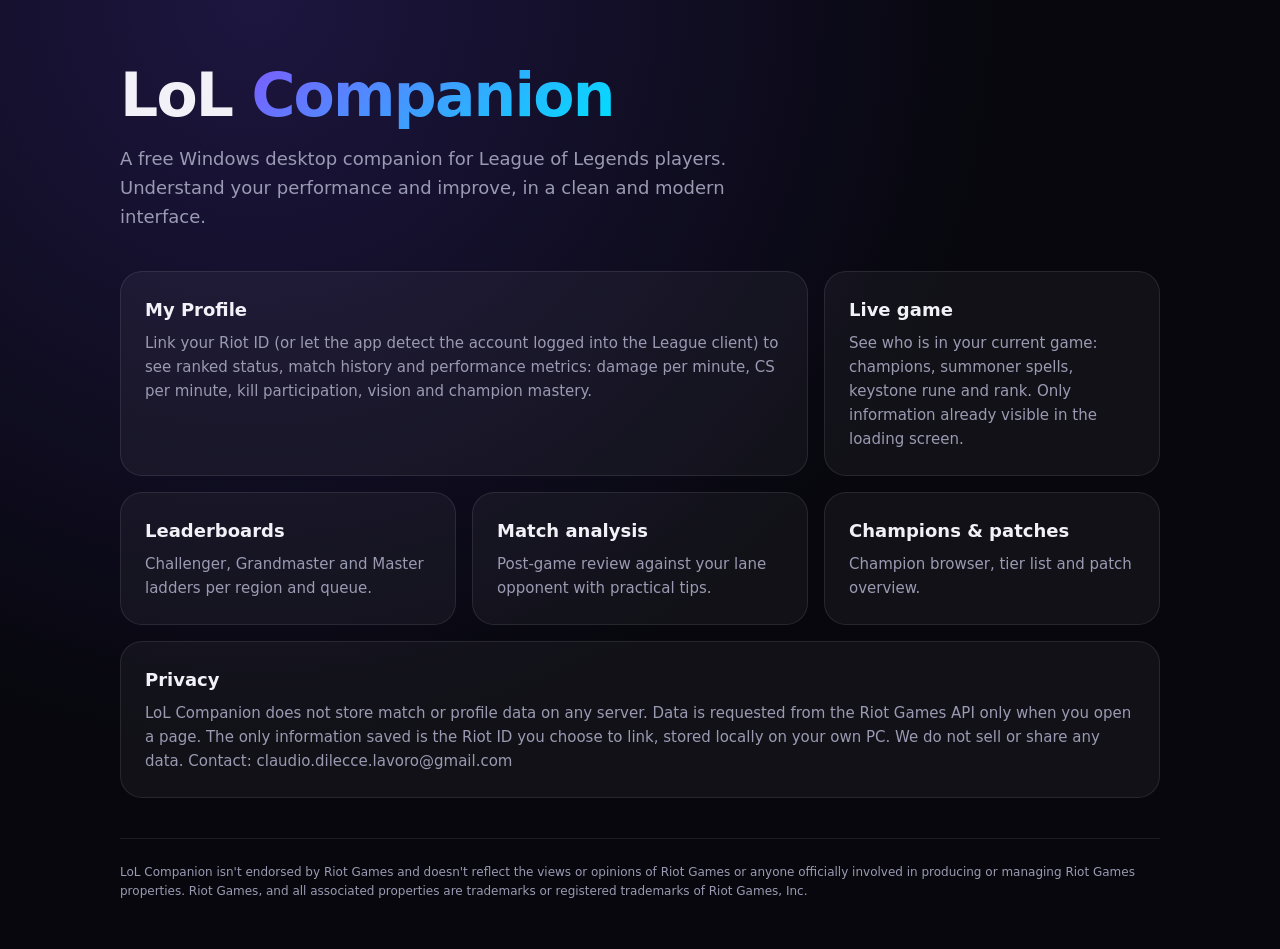
==== index.html @ dece84a6 "Index for Riot Dev Program" ====
<!doctype html>
<html lang="en">
<head>
  <meta charset="utf-8">
  <meta name="viewport" content="width=device-width, initial-scale=1">
  <title>LoL Companion</title>
  <meta name="description" content="Free Windows companion app for League of Legends players: profile stats, live game, leaderboards and performance analysis.">
  <style>
    :root { --bg: #07070d; --surface: rgba(255,255,255,.045); --border: rgba(255,255,255,.09); --text: #f1f1f7; --muted: #9a9ab3; --grad: linear-gradient(135deg, #7c5cff, #00e0ff); }
    * { box-sizing: border-box; margin: 0; }
    body { background: radial-gradient(circle at 20% 0%, #1d1640, var(--bg) 55%) fixed, var(--bg); color: var(--text); font: 16px/1.6 "Segoe UI", system-ui, sans-serif; padding: 0 16px; }
    main { max-width: 1040px; margin: 0 auto; padding: 64px 0 40px; }
    h1 { font-size: clamp(36px, 6vw, 60px); line-height: 1.05; letter-spacing: -.03em; }
    h2 { font-size: 18px; margin-bottom: 6px; }
    .grad { background: var(--grad); -webkit-background-clip: text; background-clip: text; color: transparent; }
    .lead { color: var(--muted); font-size: 18px; max-width: 620px; margin: 18px 0 40px; }
    .bento { display: grid; grid-template-columns: repeat(3, 1fr); gap: 16px; }
    .card { background: var(--surface); border: 1px solid var(--border); border-radius: 22px; padding: 24px; }
    .card p { color: var(--muted); font-size: 15px; }
    .wide { grid-column: span 2; }
    .full { grid-column: 1 / -1; }
    footer { max-width: 1040px; margin: 0 auto; padding: 24px 0 48px; color: var(--muted); font-size: 12px; border-top: 1px solid var(--border); }
    a { color: #00e0ff; }
    @media (max-width: 760px) { .bento { grid-template-columns: 1fr; } .wide { grid-column: auto; } }
  </style>
</head>
<body>
  <main>
    <h1>LoL <span class="grad">Companion</span></h1>
    <p class="lead">A free Windows desktop companion for League of Legends players. Understand your performance and improve, in a clean and modern interface.</p>
    <section class="bento">
      <div class="card wide"><h2>My Profile</h2><p>Link your Riot ID (or let the app detect the account logged into the League client) to see ranked status, match history and performance metrics: damage per minute, CS per minute, kill participation, vision and champion mastery.</p></div>
      <div class="card"><h2>Live game</h2><p>See who is in your current game: champions, summoner spells, keystone rune and rank. Only information already visible in the loading screen.</p></div>
      <div class="card"><h2>Leaderboards</h2><p>Challenger, Grandmaster and Master ladders per region and queue.</p></div>
      <div class="card"><h2>Match analysis</h2><p>Post-game review against your lane opponent with practical tips.</p></div>
      <div class="card"><h2>Champions &amp; patches</h2><p>Champion browser, tier list and patch overview.</p></div>
      <div class="card full" id="privacy"><h2>Privacy</h2><p>LoL Companion does not store match or profile data on any server. Data is requested from the Riot Games API only when you open a page. The only information saved is the Riot ID you choose to link, stored locally on your own PC. We do not sell or share any data. Contact: claudio.dilecce.lavoro@gmail.com</p></div>
    </section>
  </main>
  <footer>LoL Companion isn't endorsed by Riot Games and doesn't reflect the views or opinions of Riot Games or anyone officially involved in producing or managing Riot Games properties. Riot Games, and all associated properties are trademarks or registered trademarks of Riot Games, Inc.</footer>
</body>
</html>
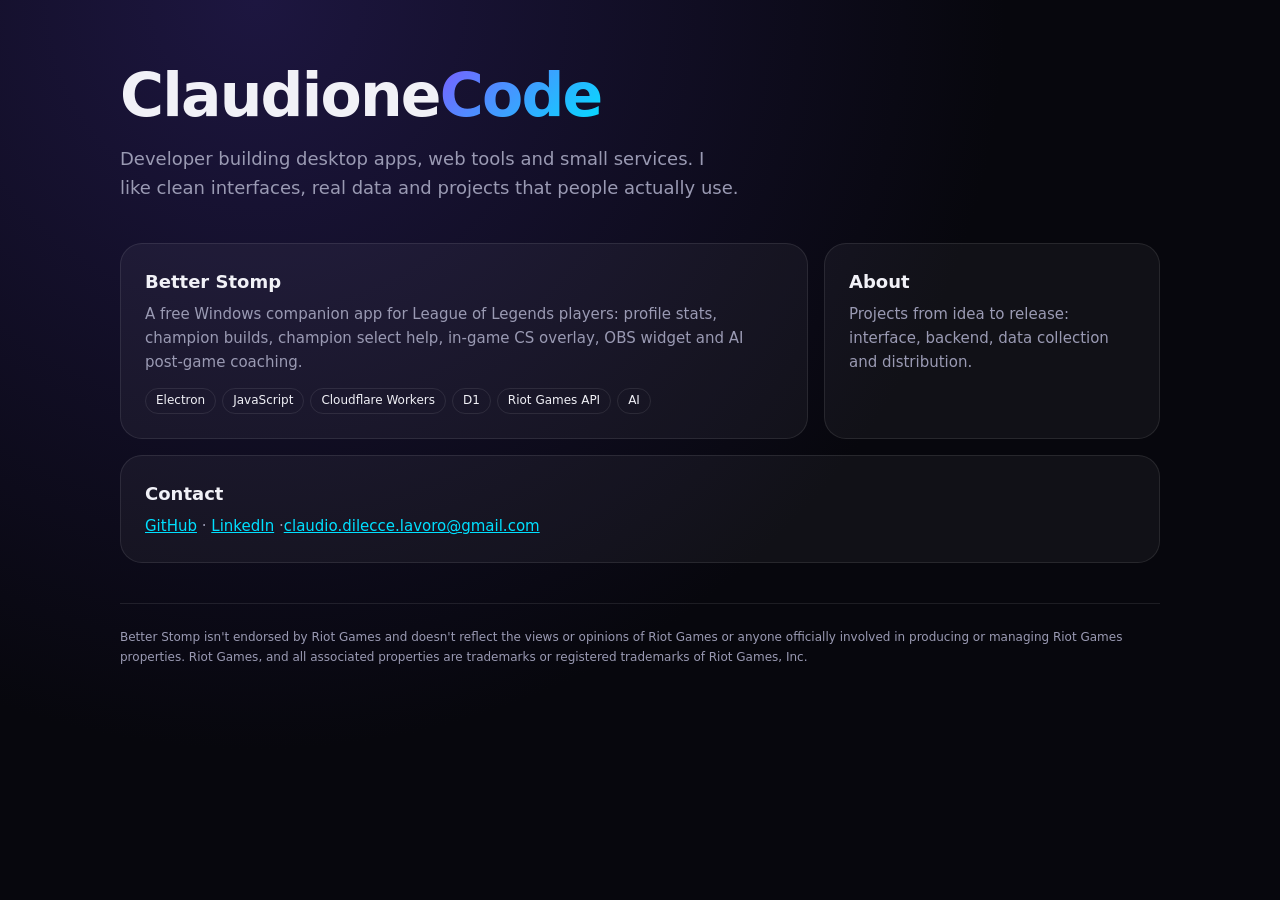
==== commit 58452b93: "Change homepage for portfolio" ====
--- a/index.html
+++ b/index.html
@@ -3,40 +3,26 @@
 <head>
   <meta charset="utf-8">
   <meta name="viewport" content="width=device-width, initial-scale=1">
-  <title>LoL Companion</title>
-  <meta name="description" content="Free Windows companion app for League of Legends players: profile stats, live game, leaderboards and performance analysis.">
-  <style>
-    :root { --bg: #07070d; --surface: rgba(255,255,255,.045); --border: rgba(255,255,255,.09); --text: #f1f1f7; --muted: #9a9ab3; --grad: linear-gradient(135deg, #7c5cff, #00e0ff); }
-    * { box-sizing: border-box; margin: 0; }
-    body { background: radial-gradient(circle at 20% 0%, #1d1640, var(--bg) 55%) fixed, var(--bg); color: var(--text); font: 16px/1.6 "Segoe UI", system-ui, sans-serif; padding: 0 16px; }
-    main { max-width: 1040px; margin: 0 auto; padding: 64px 0 40px; }
-    h1 { font-size: clamp(36px, 6vw, 60px); line-height: 1.05; letter-spacing: -.03em; }
-    h2 { font-size: 18px; margin-bottom: 6px; }
-    .grad { background: var(--grad); -webkit-background-clip: text; background-clip: text; color: transparent; }
-    .lead { color: var(--muted); font-size: 18px; max-width: 620px; margin: 18px 0 40px; }
-    .bento { display: grid; grid-template-columns: repeat(3, 1fr); gap: 16px; }
-    .card { background: var(--surface); border: 1px solid var(--border); border-radius: 22px; padding: 24px; }
-    .card p { color: var(--muted); font-size: 15px; }
-    .wide { grid-column: span 2; }
-    .full { grid-column: 1 / -1; }
-    footer { max-width: 1040px; margin: 0 auto; padding: 24px 0 48px; color: var(--muted); font-size: 12px; border-top: 1px solid var(--border); }
-    a { color: #00e0ff; }
-    @media (max-width: 760px) { .bento { grid-template-columns: 1fr; } .wide { grid-column: auto; } }
-  </style>
+  <title>ClaudioneCode · Portfolio</title>
+  <meta name="description" content="Portfolio of ClaudioneCode: desktop apps, web projects and tools.">
+  <link rel="stylesheet" href="style.css">
 </head>
 <body>
   <main>
-    <h1>LoL <span class="grad">Companion</span></h1>
-    <p class="lead">A free Windows desktop companion for League of Legends players. Understand your performance and improve, in a clean and modern interface.</p>
+    <!-- TODO: replace handle and bio with your own presentation -->
+    <h1>Claudione<span class="grad">Code</span></h1>
+    <p class="lead">Developer building desktop apps, web tools and small services. I like clean interfaces, real data and projects that people actually use.</p>
     <section class="bento">
-      <div class="card wide"><h2>My Profile</h2><p>Link your Riot ID (or let the app detect the account logged into the League client) to see ranked status, match history and performance metrics: damage per minute, CS per minute, kill participation, vision and champion mastery.</p></div>
-      <div class="card"><h2>Live game</h2><p>See who is in your current game: champions, summoner spells, keystone rune and rank. Only information already visible in the loading screen.</p></div>
-      <div class="card"><h2>Leaderboards</h2><p>Challenger, Grandmaster and Master ladders per region and queue.</p></div>
-      <div class="card"><h2>Match analysis</h2><p>Post-game review against your lane opponent with practical tips.</p></div>
-      <div class="card"><h2>Champions &amp; patches</h2><p>Champion browser, tier list and patch overview.</p></div>
-      <div class="card full" id="privacy"><h2>Privacy</h2><p>LoL Companion does not store match or profile data on any server. Data is requested from the Riot Games API only when you open a page. The only information saved is the Riot ID you choose to link, stored locally on your own PC. We do not sell or share any data. Contact: claudio.dilecce.lavoro@gmail.com</p></div>
+      <a class="card wide project" href="better-stomp/">
+        <h2>Better Stomp</h2>
+        <p>A free Windows companion app for League of Legends players: profile stats, champion builds, champion select help, in-game CS overlay, OBS widget and AI post-game coaching.</p>
+        <p class="tags"><span>Electron</span><span>JavaScript</span><span>Cloudflare Workers</span><span>D1</span><span>Riot Games API</span><span>AI</span></p>
+      </a>
+      <div class="card"><h2>About</h2><p>Projects from idea to release: interface, backend, data collection and distribution.</p></div>
+      <!-- TODO: add more projects by copying the Better Stomp card -->
+      <div class="card full"><h2>Contact</h2><p><a href="https://github.com/ClaudioneCode">GitHub</a> · <a href="https://www.linkedin.com/in/claudiodilecce/">LinkedIn</a> ·<a href="mailto:claudio.dilecce.lavoro@gmail.com">claudio.dilecce.lavoro@gmail.com</a></p></div>
     </section>
   </main>
-  <footer>LoL Companion isn't endorsed by Riot Games and doesn't reflect the views or opinions of Riot Games or anyone officially involved in producing or managing Riot Games properties. Riot Games, and all associated properties are trademarks or registered trademarks of Riot Games, Inc.</footer>
+  <footer>Better Stomp isn't endorsed by Riot Games and doesn't reflect the views or opinions of Riot Games or anyone officially involved in producing or managing Riot Games properties. Riot Games, and all associated properties are trademarks or registered trademarks of Riot Games, Inc.</footer>
 </body>
 </html>
--- a/style.css
+++ b/style.css
@@ -0,0 +1,26 @@
+:root { --bg: #07070d; --surface: rgba(255,255,255,.045); --border: rgba(255,255,255,.09); --text: #f1f1f7; --muted: #9a9ab3; --grad: linear-gradient(135deg, #7c5cff, #00e0ff); }
+* { box-sizing: border-box; margin: 0; }
+body { background: radial-gradient(circle at 20% 0%, #1d1640, var(--bg) 55%) fixed, var(--bg); color: var(--text); font: 16px/1.6 "Segoe UI", system-ui, sans-serif; padding: 0 16px; }
+main { max-width: 1040px; margin: 0 auto; padding: 64px 0 40px; }
+h1 { font-size: clamp(36px, 6vw, 60px); line-height: 1.05; letter-spacing: -.03em; }
+h2 { font-size: 18px; margin-bottom: 6px; }
+.grad { background: var(--grad); -webkit-background-clip: text; background-clip: text; color: transparent; }
+.lead { color: var(--muted); font-size: 18px; max-width: 620px; margin: 18px 0 40px; }
+.bento { display: grid; grid-template-columns: repeat(3, 1fr); gap: 16px; }
+.card { background: var(--surface); border: 1px solid var(--border); border-radius: 22px; padding: 24px; }
+.card p, .doc p, .doc li { color: var(--muted); font-size: 15px; }
+.wide { grid-column: span 2; }
+.full { grid-column: 1 / -1; }
+.links { margin-top: 32px; color: var(--muted); font-size: 14px; }
+.doc { max-width: 760px; }
+.doc h1 { font-size: 40px; margin-bottom: 8px; }
+.doc h2 { margin: 28px 0 6px; }
+.doc ul { padding-left: 20px; }
+.doc .date { color: var(--muted); font-size: 14px; }
+footer { max-width: 1040px; margin: 0 auto; padding: 24px 0 48px; color: var(--muted); font-size: 12px; border-top: 1px solid var(--border); }
+a { color: #00e0ff; }
+@media (max-width: 760px) { .bento { grid-template-columns: 1fr; } .wide { grid-column: auto; } }
+a.project { color: inherit; text-decoration: none; transition: border-color .2s, transform .2s; }
+a.project:hover, a.project:focus-visible { border-color: #7c5cff; transform: translateY(-2px); }
+.tags { display: flex; flex-wrap: wrap; gap: 6px; margin-top: 14px; }
+.tags span { font-size: 12px; color: var(--text); border: 1px solid var(--border); border-radius: 99px; padding: 2px 10px; }
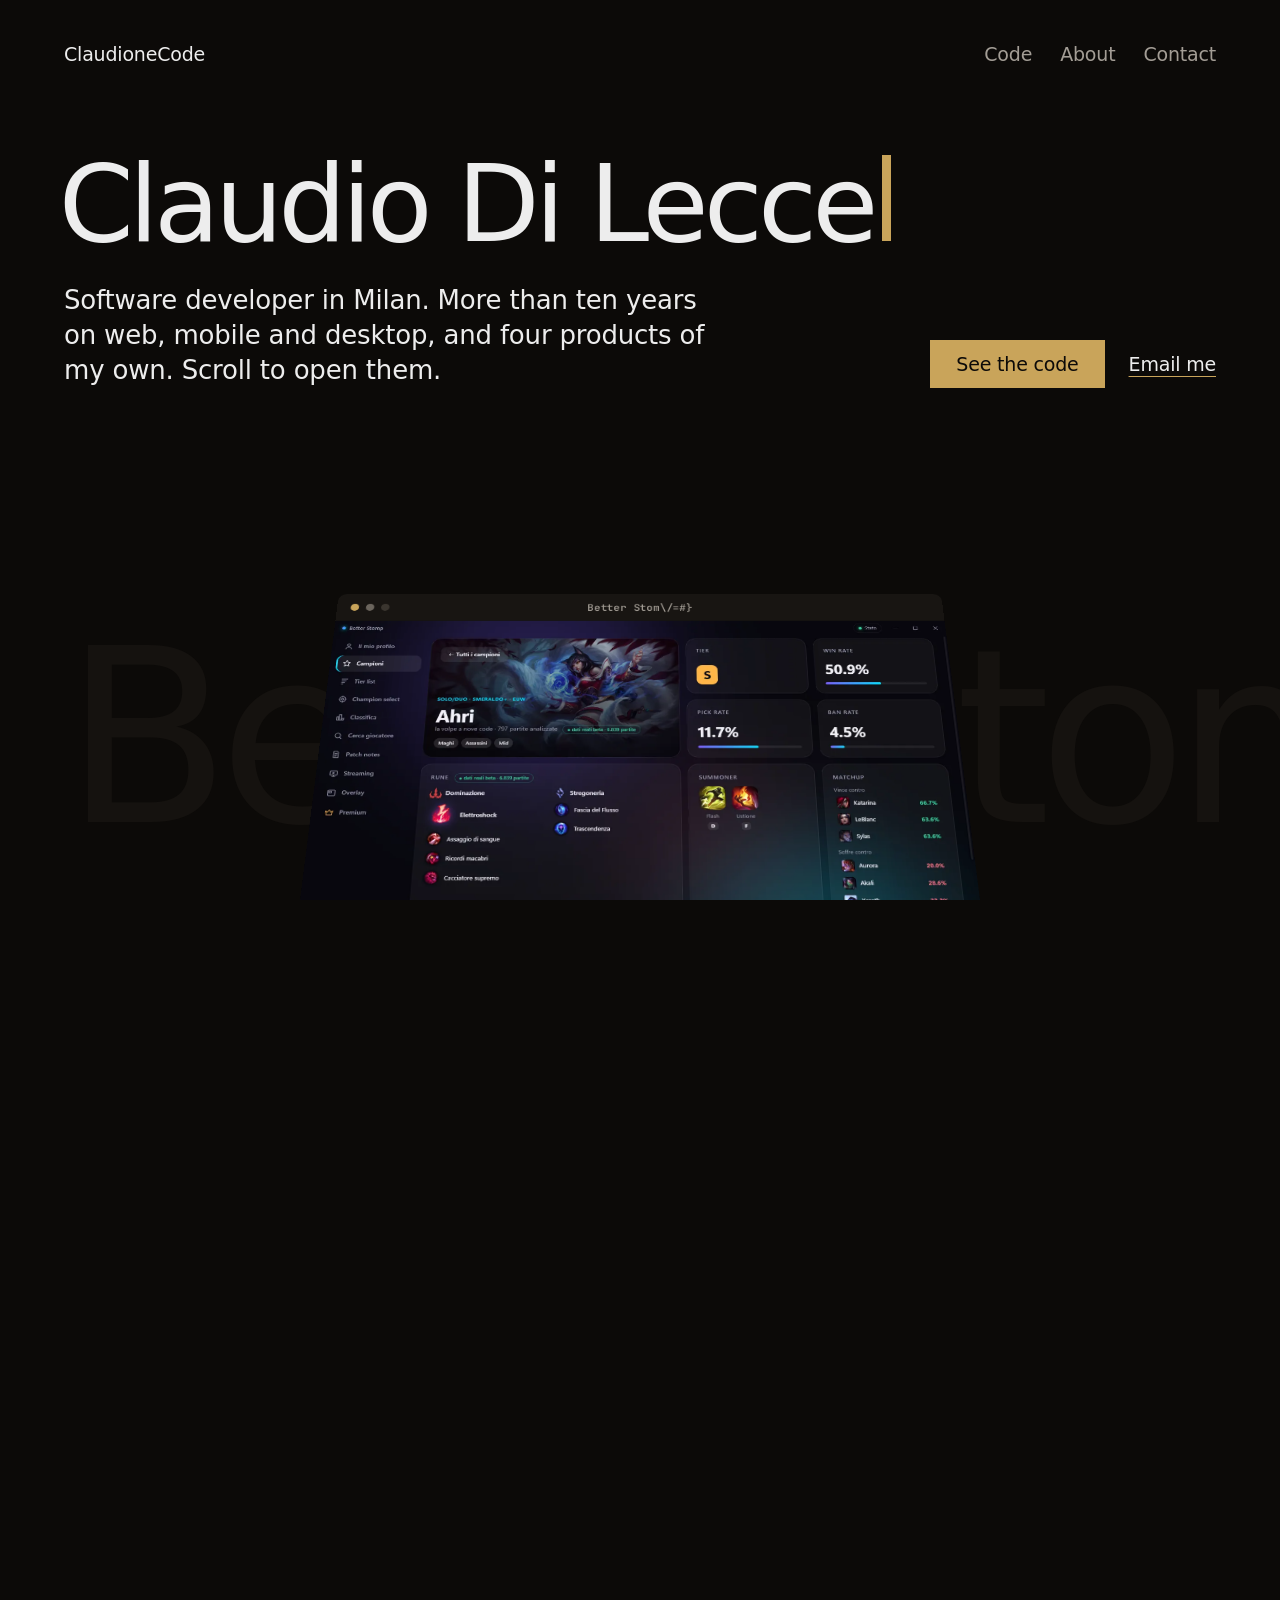
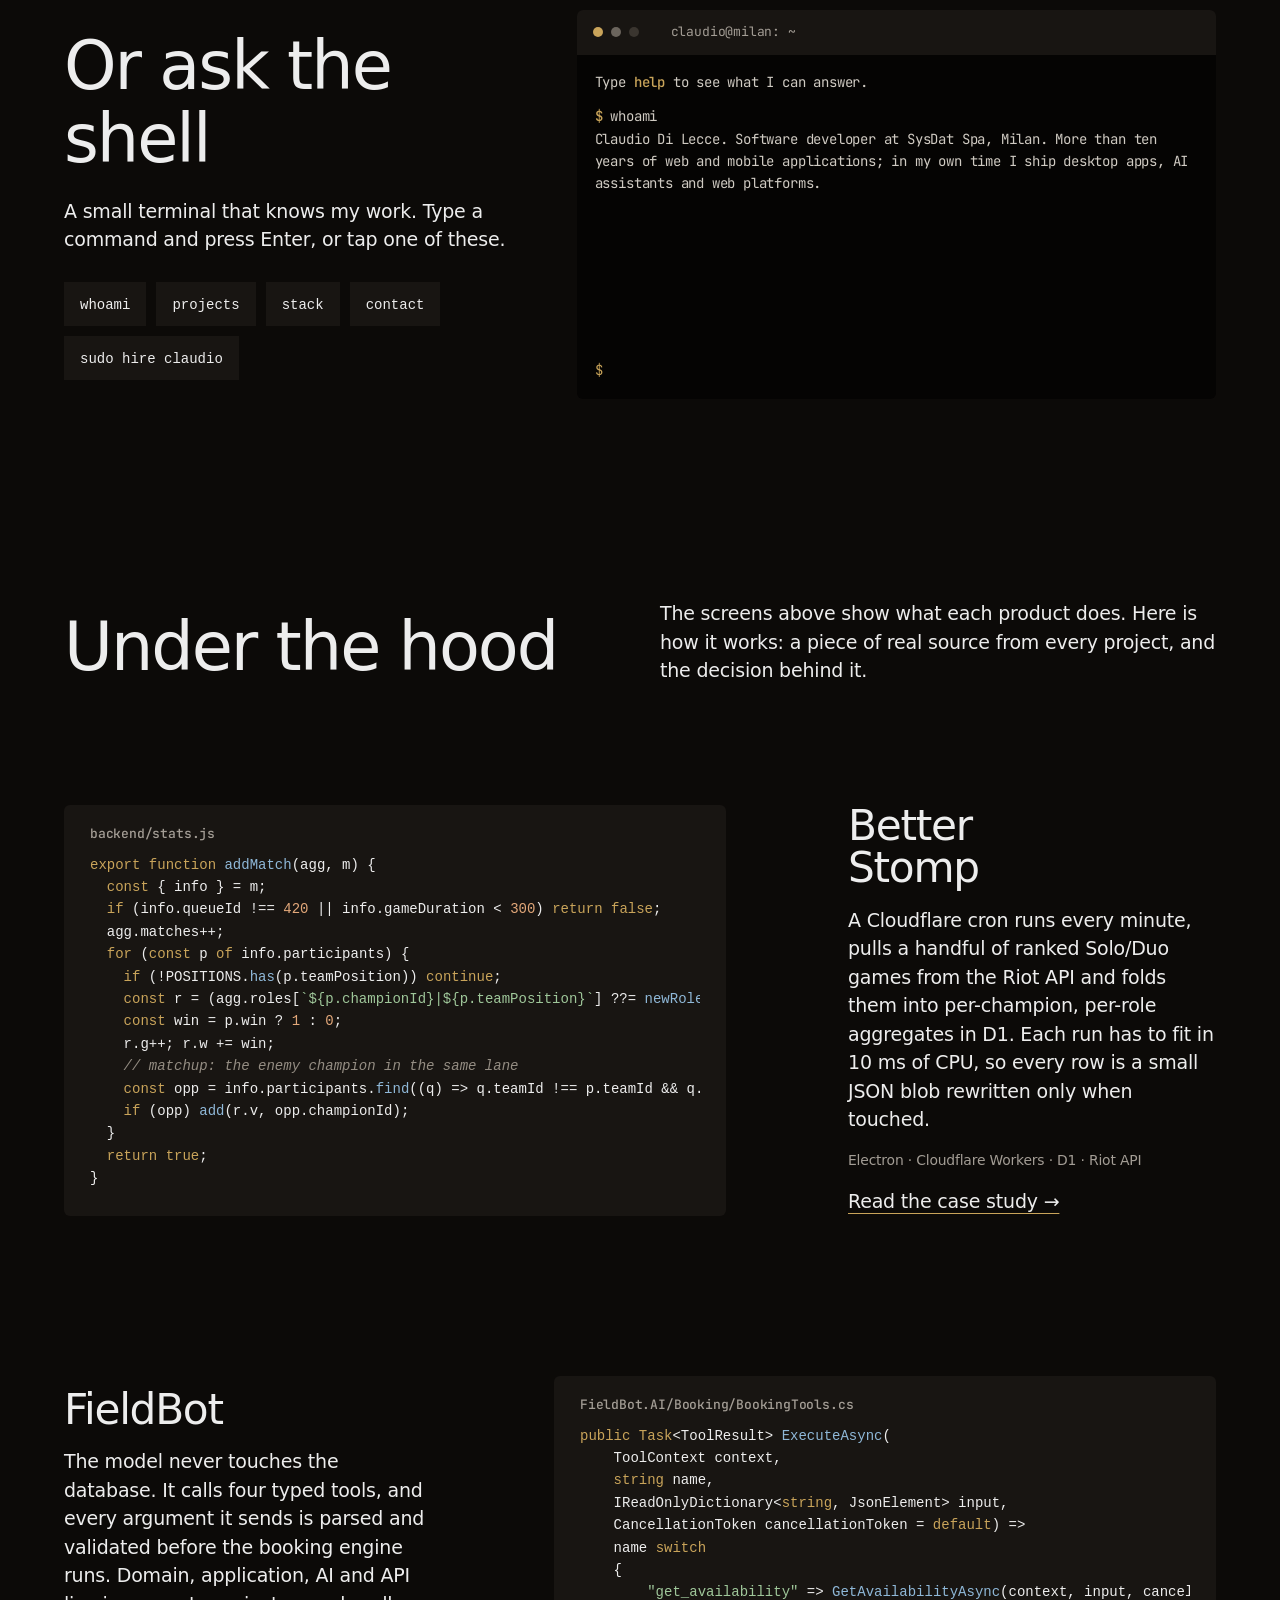
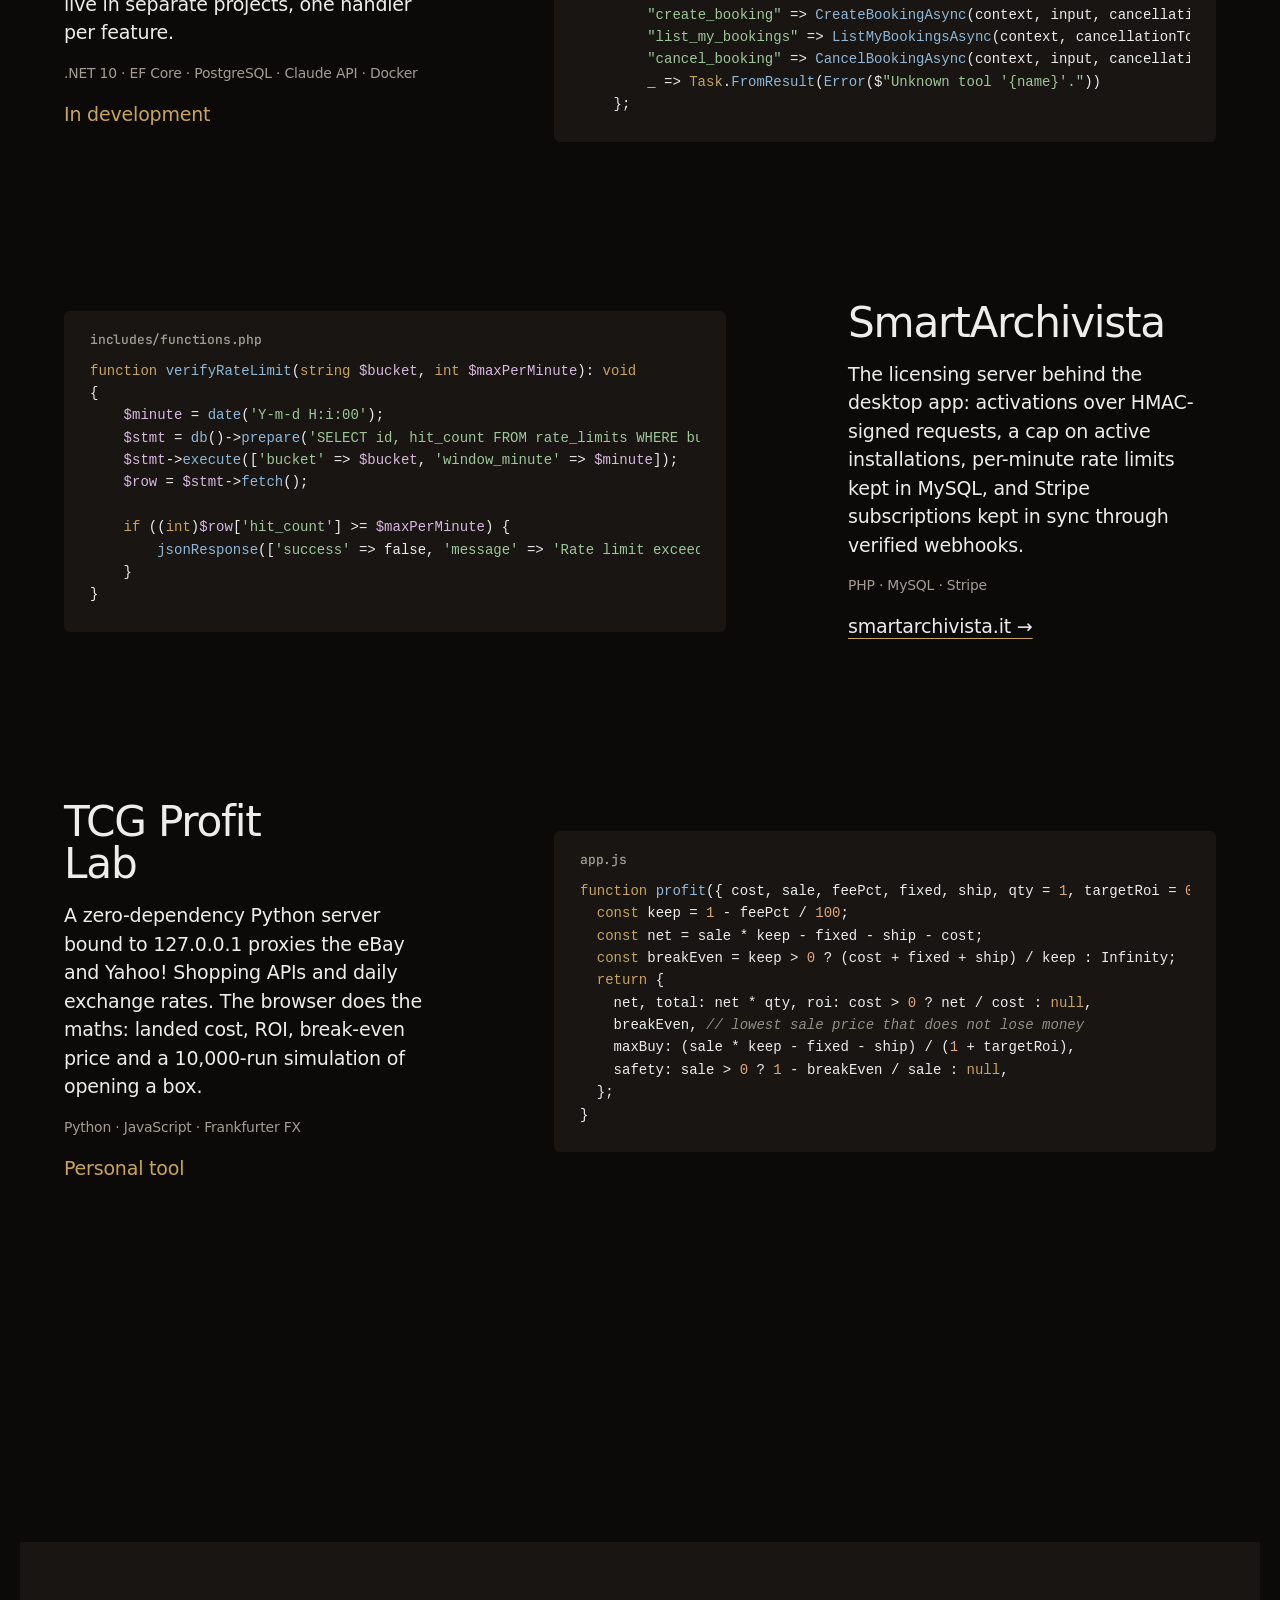
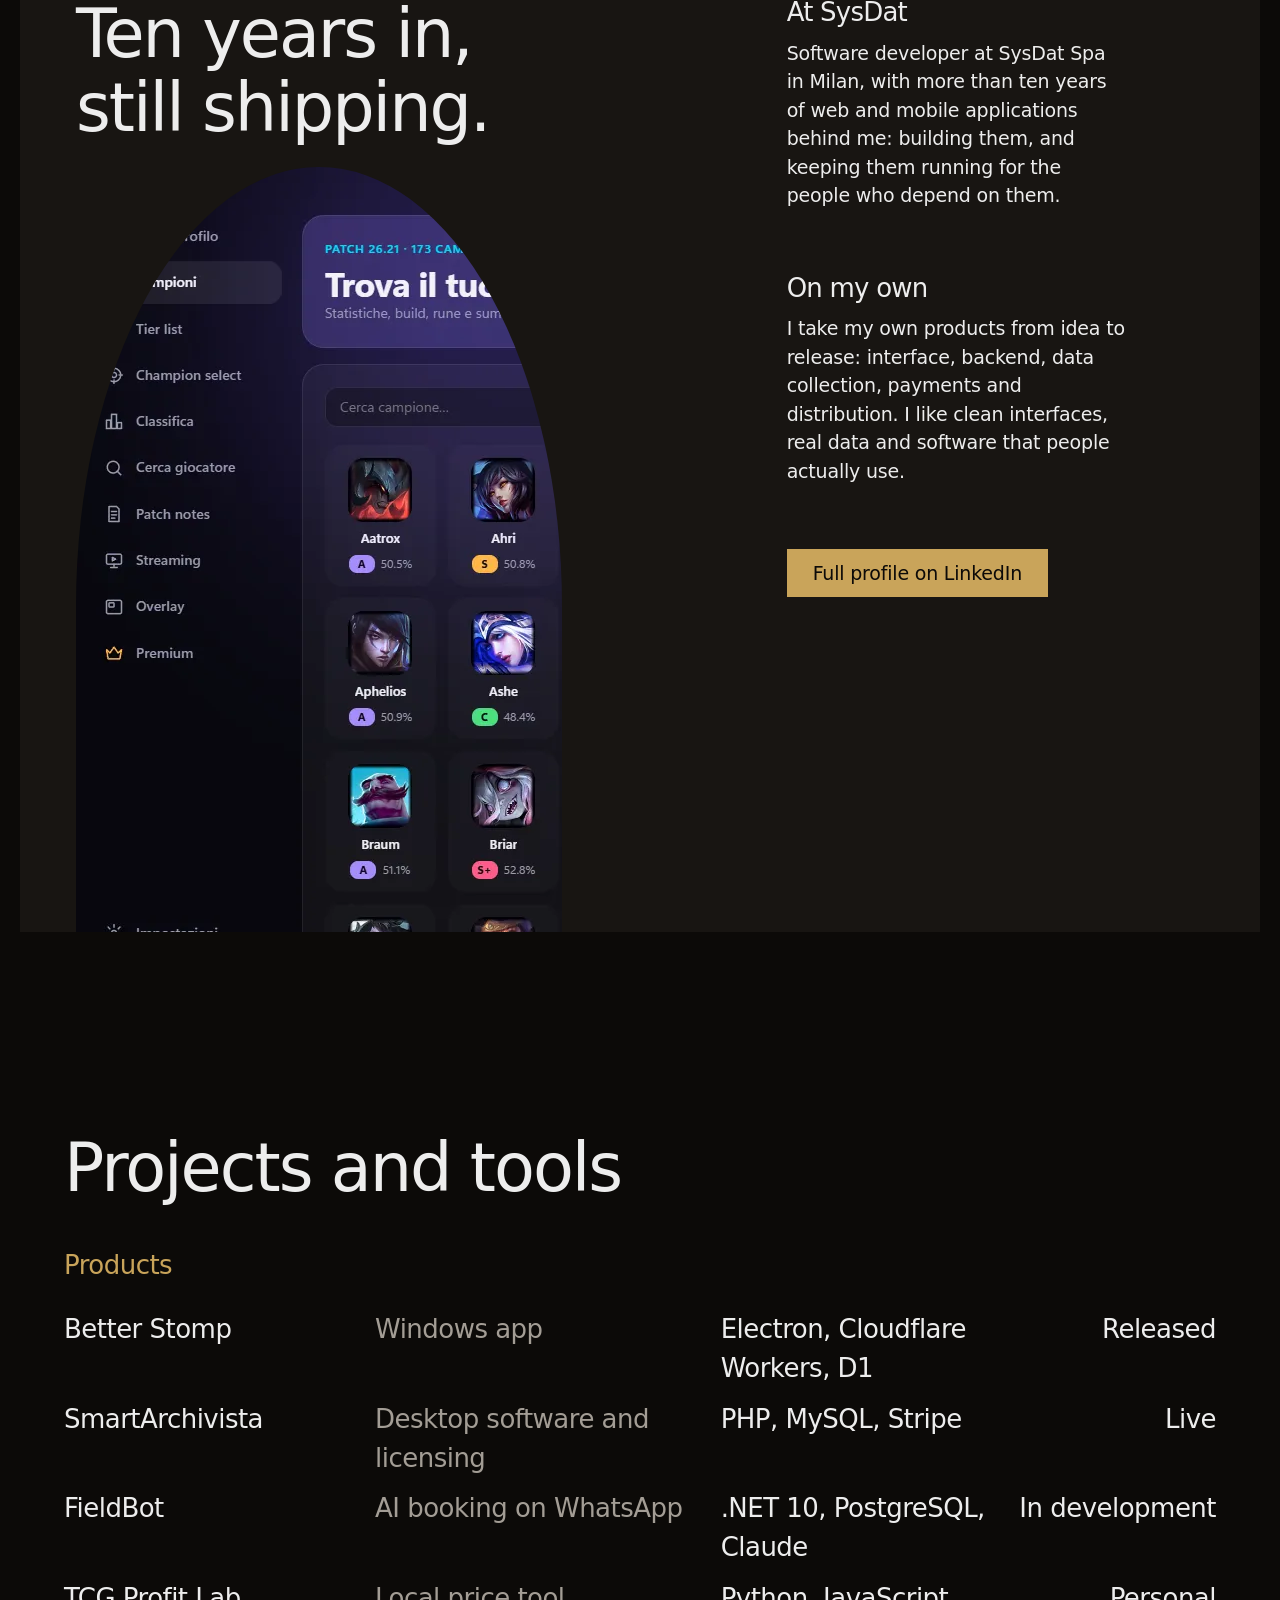
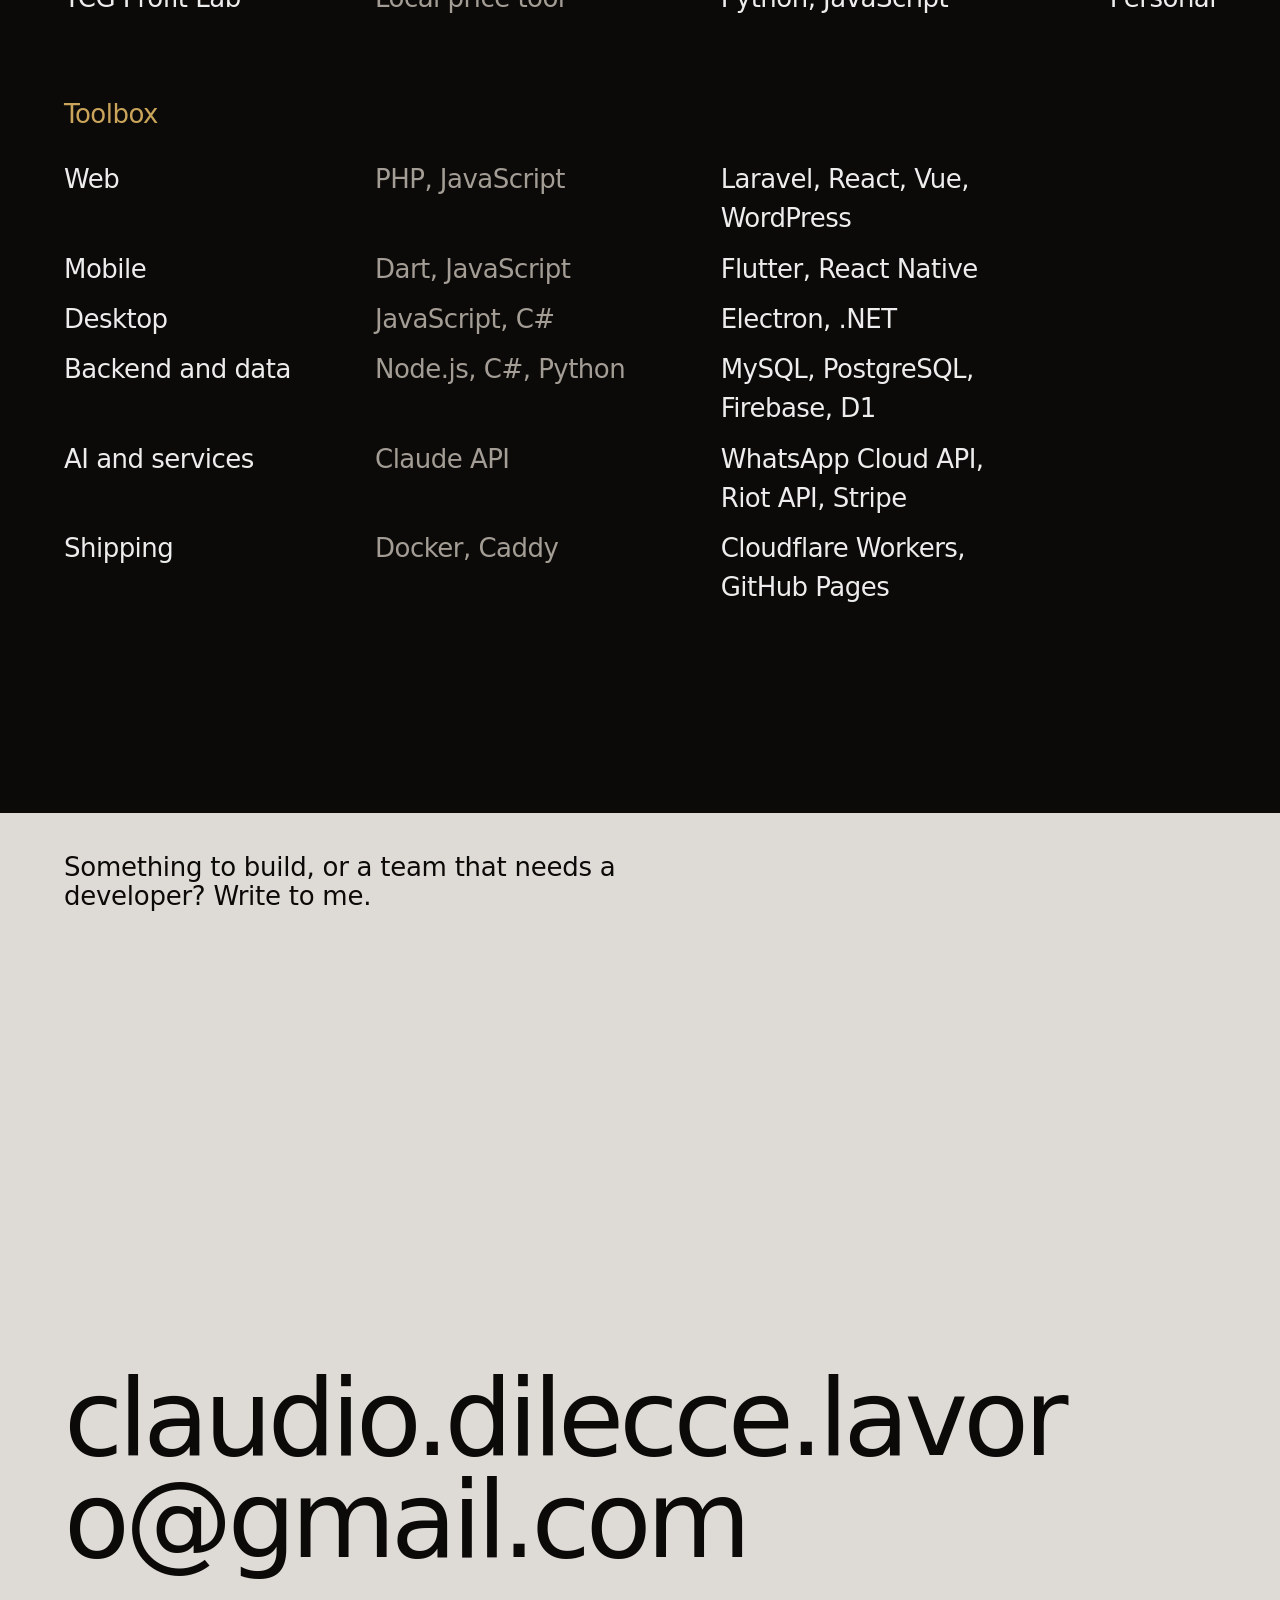
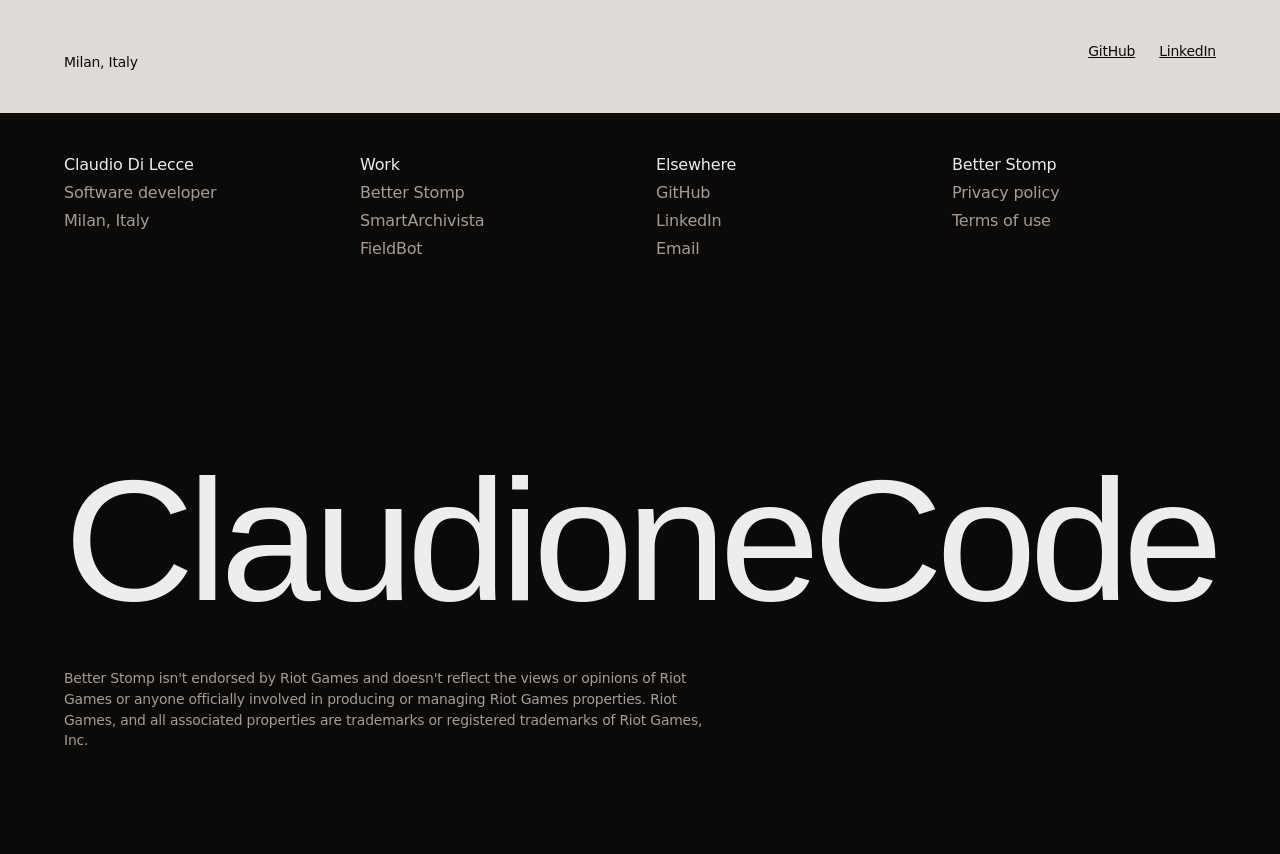
==== commit 56cb3d26: "new portoflio" ====
--- a/index.html
+++ b/index.html
@@ -3,26 +3,266 @@
 <head>
   <meta charset="utf-8">
   <meta name="viewport" content="width=device-width, initial-scale=1">
-  <title>ClaudioneCode · Portfolio</title>
-  <meta name="description" content="Portfolio of ClaudioneCode: desktop apps, web projects and tools.">
-  <link rel="stylesheet" href="style.css">
+  <title>Claudio Di Lecce · Software developer</title>
+  <meta name="description" content="Claudio Di Lecce, software developer in Milan. Desktop apps, AI assistants and web platforms, from idea to release.">
+  <meta name="theme-color" content="#0c0a08">
+  <link rel="preconnect" href="https://api.fontshare.com">
+  <link rel="preconnect" href="https://cdn.fontshare.com" crossorigin>
+  <link href="https://api.fontshare.com/v2/css?f[]=switzer@400,500&display=swap" rel="stylesheet">
+  <link rel="preconnect" href="https://fonts.googleapis.com">
+  <link rel="preconnect" href="https://fonts.gstatic.com" crossorigin>
+  <link href="https://fonts.googleapis.com/css2?family=JetBrains+Mono:wght@400;500&display=swap" rel="stylesheet">
+  <link rel="stylesheet" href="home.css">
+  <link rel="stylesheet" href="reel.css">
+  <script>document.documentElement.classList.add('js')</script>
+  <script src="home.js" defer></script>
+  <script src="code.js" defer></script>
+  <script src="shell.js" defer></script>
+  <script src="fx.js" defer></script>
+  <script src="reel.js" defer></script>
 </head>
 <body>
+  <header class="top">
+    <a class="name" href="#top">ClaudioneCode</a>
+    <nav class="nav" aria-label="Sections">
+      <a href="#work">Code</a><a href="#about">About</a><a href="#contact">Contact</a>
+    </nav>
+  </header>
+
+  <section class="reel" id="top" aria-label="Claudio Di Lecce and the products he has shipped">
+    <div class="stage">
+      <p class="ghost" aria-hidden="true"></p>
+      <div class="intro">
+        <h1 class="scramble" aria-label="Claudio Di Lecce"><span aria-hidden="true">Claudio Di Lecce</span><span class="caret" aria-hidden="true"></span></h1>
+        <div class="row">
+          <p>Software developer in Milan. More than ten years on web, mobile and desktop, and four products of my own. Scroll to open them.</p>
+          <div class="act">
+            <a class="btn" href="#work">See the code</a>
+            <a class="link" href="mailto:claudio.dilecce.lavoro@gmail.com">Email me</a>
+          </div>
+        </div>
+      </div>
+      <div class="screen" data-ui>
+        <div class="bar"><i></i><i></i><i></i><span class="addr">Better Stomp.exe</span></div>
+        <div class="view">
+          <div class="shot" data-addr="Better Stomp.exe"><img src="img/better-stomp-build.webp" alt="Better Stomp champion page with tier, win rate, runes and matchups"><img src="img/better-stomp-tier-list.webp" alt="Better Stomp tier list by win rate"><img src="img/better-stomp-pick.webp" alt="Better Stomp champion select helper"><img src="img/better-stomp-champions.webp" alt="Better Stomp champion grid"></div>
+          <div class="shot tall" data-addr="localhost:5178"><img src="img/reel-fieldbot.webp" alt="FieldBot website, from the WhatsApp chat to the features" loading="lazy"></div>
+          <div class="shot tall" data-addr="smartarchivista.it"><img src="img/reel-smartarchivista.webp" alt="SmartArchivista website, scrolling through the product page" loading="lazy"></div>
+          <div class="shot" data-addr="127.0.0.1:8765"><img src="img/tcg-profit-lab.webp" alt="TCG Profit Lab search form" loading="lazy"></div>
+        </div>
+      </div>
+      <div class="infos">
+        <article class="info" aria-labelledby="r-better-stomp">
+          <p class="kind">Windows desktop app</p>
+          <h2 id="r-better-stomp">Better Stomp</h2>
+          <p class="one">A companion for League of Legends players, from profile stats to an AI coach.</p>
+          <dl>
+            <div><dt>Stack</dt><dd>Electron · Cloudflare Workers · D1 · Riot API</dd></div>
+            <div><dt>Under the hood</dt><dd>Live statistics from real ranked games, aggregated every minute on a serverless backend.</dd></div>
+            <div><dt>Status</dt><dd>Released, free</dd></div>
+          </dl>
+          <a class="link" href="better-stomp/">Case study →</a>
+        </article>
+        <article class="info" aria-labelledby="r-fieldbot">
+          <p class="kind">SaaS for sports centres</p>
+          <h2 id="r-fieldbot">FieldBot</h2>
+          <p class="one">Customers book padel, football and tennis courts by chatting on WhatsApp.</p>
+          <dl>
+            <div><dt>Stack</dt><dd>.NET 10 · PostgreSQL · Claude API · WhatsApp Cloud API</dd></div>
+            <div><dt>Under the hood</dt><dd>Claude calls four typed booking tools; every argument is validated before the booking engine runs.</dd></div>
+            <div><dt>Status</dt><dd>In development</dd></div>
+          </dl>
+          <a class="link" href="#p-fieldbot">Under the hood ↓</a>
+        </article>
+        <article class="info" aria-labelledby="r-smartarchivista">
+          <p class="kind">Windows software and licensing</p>
+          <h2 id="r-smartarchivista">SmartArchivista</h2>
+          <p class="one">Files invoices, contracts and reports into the right folder by client, year and category.</p>
+          <dl>
+            <div><dt>Stack</dt><dd>PHP · MySQL · Stripe</dd></div>
+            <div><dt>Under the hood</dt><dd>Licence activation over signed requests, per-minute rate limits and Stripe subscriptions synced by webhook.</dd></div>
+            <div><dt>Status</dt><dd>Live</dd></div>
+          </dl>
+          <a class="link" href="https://www.smartarchivista.it/">smartarchivista.it →</a>
+        </article>
+        <article class="info" aria-labelledby="r-tcg-profit-lab">
+          <p class="kind">Local web tool</p>
+          <h2 id="r-tcg-profit-lab">TCG Profit Lab</h2>
+          <p class="one">Finds where trading cards cost least once shipping, duty and VAT are paid.</p>
+          <dl>
+            <div><dt>Stack</dt><dd>Python · JavaScript · eBay and Yahoo APIs</dd></div>
+            <div><dt>Under the hood</dt><dd>A zero-dependency Python server proxies the shop APIs; the browser runs a 10,000-draw simulation.</dd></div>
+            <div><dt>Status</dt><dd>Personal tool</dd></div>
+          </dl>
+          <a class="link" href="#p-tcg-profit-lab">Under the hood ↓</a>
+        </article>
+      </div>
+      <nav class="reel-nav" aria-label="Projects"><button type="button" data-go="0"><span>Better Stomp</span><i></i></button><button type="button" data-go="1"><span>FieldBot</span><i></i></button><button type="button" data-go="2"><span>SmartArchivista</span><i></i></button><button type="button" data-go="3"><span>TCG Profit Lab</span><i></i></button></nav>
+    </div>
+  </section>
+
   <main>
-    <!-- TODO: replace handle and bio with your own presentation -->
-    <h1>Claudione<span class="grad">Code</span></h1>
-    <p class="lead">Developer building desktop apps, web tools and small services. I like clean interfaces, real data and projects that people actually use.</p>
-    <section class="bento">
-      <a class="card wide project" href="better-stomp/">
-        <h2>Better Stomp</h2>
-        <p>A free Windows companion app for League of Legends players: profile stats, champion builds, champion select help, in-game CS overlay, OBS widget and AI post-game coaching.</p>
-        <p class="tags"><span>Electron</span><span>JavaScript</span><span>Cloudflare Workers</span><span>D1</span><span>Riot Games API</span><span>AI</span></p>
-      </a>
-      <div class="card"><h2>About</h2><p>Projects from idea to release: interface, backend, data collection and distribution.</p></div>
-      <!-- TODO: add more projects by copying the Better Stomp card -->
-      <div class="card full"><h2>Contact</h2><p><a href="https://github.com/ClaudioneCode">GitHub</a> · <a href="https://www.linkedin.com/in/claudiodilecce/">LinkedIn</a> ·<a href="mailto:claudio.dilecce.lavoro@gmail.com">claudio.dilecce.lavoro@gmail.com</a></p></div>
+    <section class="shell" id="shell" aria-labelledby="shell-h">
+      <div class="shell-text reveal">
+        <h2 id="shell-h">Or ask the shell</h2>
+        <p>A small terminal that knows my work. Type a command and press Enter, or tap one of these.</p>
+        <p class="cmds" data-ui><button type="button" data-cmd="whoami"><code>whoami</code></button><button type="button" data-cmd="projects"><code>projects</code></button><button type="button" data-cmd="stack"><code>stack</code></button><button type="button" data-cmd="contact"><code>contact</code></button><button type="button" data-cmd="sudo hire claudio"><code>sudo hire claudio</code></button></p>
+      </div>
+      <div class="term reveal" data-ui>
+        <div class="term-bar"><i></i><i></i><i></i><span>claudio@milan: ~</span></div>
+        <div class="term-out" role="log" aria-live="polite"><p>Type <b>help</b> to see what I can answer.</p></div>
+        <form class="term-in"><label for="term-cmd">$</label><input id="term-cmd" autocomplete="off" spellcheck="false" autocapitalize="off" aria-label="Command"></form>
+      </div>
+    </section>
+
+    <section class="work" id="work" aria-labelledby="work-h">
+      <div class="work-head reveal">
+        <h2 id="work-h">Under the hood</h2>
+        <p>The screens above show what each product does. Here is how it works: a piece of real source from every project, and the decision behind it.</p>
+      </div>
+
+      <article class="proj" id="p-better-stomp">
+        <div class="src"><figure class="code reveal" data-ui><figcaption>backend/stats.js</figcaption><pre><code data-lang="js">export function addMatch(agg, m) {
+  const { info } = m;
+  if (info.queueId !== 420 || info.gameDuration &lt; 300) return false;
+  agg.matches++;
+  for (const p of info.participants) {
+    if (!POSITIONS.has(p.teamPosition)) continue;
+    const r = (agg.roles[`${p.championId}|${p.teamPosition}`] ??= newRole());
+    const win = p.win ? 1 : 0;
+    r.g++; r.w += win;
+    // matchup: the enemy champion in the same lane
+    const opp = info.participants.find((q) =&gt; q.teamId !== p.teamId &amp;&amp; q.teamPosition === p.teamPosition);
+    if (opp) add(r.v, opp.championId);
+  }
+  return true;
+}</code></pre></figure></div>
+        <div class="cluster">
+          <h3 class="reveal">Better<br>Stomp</h3>
+          <p class="reveal">A Cloudflare cron runs every minute, pulls a handful of ranked Solo/Duo games from the Riot API and folds them into per-champion, per-role aggregates in D1. Each run has to fit in 10 ms of CPU, so every row is a small JSON blob rewritten only when touched.</p>
+          <p class="stack reveal">Electron · Cloudflare Workers · D1 · Riot API</p>
+          <div class="reveal"><a class="link" href="better-stomp/">Read the case study →</a></div>
+        </div>
+      </article>
+      <article class="proj" id="p-fieldbot">
+        <div class="src"><figure class="code reveal" data-ui><figcaption>FieldBot.AI/Booking/BookingTools.cs</figcaption><pre><code data-lang="cs">public Task&lt;ToolResult&gt; ExecuteAsync(
+    ToolContext context,
+    string name,
+    IReadOnlyDictionary&lt;string, JsonElement&gt; input,
+    CancellationToken cancellationToken = default) =&gt;
+    name switch
+    {
+        "get_availability" =&gt; GetAvailabilityAsync(context, input, cancellationToken),
+        "create_booking" =&gt; CreateBookingAsync(context, input, cancellationToken),
+        "list_my_bookings" =&gt; ListMyBookingsAsync(context, cancellationToken),
+        "cancel_booking" =&gt; CancelBookingAsync(context, input, cancellationToken),
+        _ =&gt; Task.FromResult(Error($"Unknown tool '{name}'."))
+    };</code></pre></figure></div>
+        <div class="cluster">
+          <h3 class="reveal">FieldBot</h3>
+          <p class="reveal">The model never touches the database. It calls four typed tools, and every argument it sends is parsed and validated before the booking engine runs. Domain, application, AI and API live in separate projects, one handler per feature.</p>
+          <p class="stack reveal">.NET 10 · EF Core · PostgreSQL · Claude API · Docker</p>
+          <div class="reveal"><span class="soon">In development</span></div>
+        </div>
+      </article>
+      <article class="proj" id="p-smartarchivista">
+        <div class="src"><figure class="code reveal" data-ui><figcaption>includes/functions.php</figcaption><pre><code data-lang="php">function verifyRateLimit(string $bucket, int $maxPerMinute): void
+{
+    $minute = date('Y-m-d H:i:00');
+    $stmt = db()-&gt;prepare('SELECT id, hit_count FROM rate_limits WHERE bucket = :bucket AND window_minute = :window_minute LIMIT 1');
+    $stmt-&gt;execute(['bucket' =&gt; $bucket, 'window_minute' =&gt; $minute]);
+    $row = $stmt-&gt;fetch();
+
+    if ((int)$row['hit_count'] &gt;= $maxPerMinute) {
+        jsonResponse(['success' =&gt; false, 'message' =&gt; 'Rate limit exceeded'], 429);
+    }
+}</code></pre></figure></div>
+        <div class="cluster">
+          <h3 class="reveal">Smart&shy;Archivista</h3>
+          <p class="reveal">The licensing server behind the desktop app: activations over HMAC-signed requests, a cap on active installations, per-minute rate limits kept in MySQL, and Stripe subscriptions kept in sync through verified webhooks.</p>
+          <p class="stack reveal">PHP · MySQL · Stripe</p>
+          <div class="reveal"><a class="link" href="https://www.smartarchivista.it/">smartarchivista.it →</a></div>
+        </div>
+      </article>
+      <article class="proj" id="p-tcg-profit-lab">
+        <div class="src"><figure class="code reveal" data-ui><figcaption>app.js</figcaption><pre><code data-lang="js">function profit({ cost, sale, feePct, fixed, ship, qty = 1, targetRoi = 0.3 }) {
+  const keep = 1 - feePct / 100;
+  const net = sale * keep - fixed - ship - cost;
+  const breakEven = keep &gt; 0 ? (cost + fixed + ship) / keep : Infinity;
+  return {
+    net, total: net * qty, roi: cost &gt; 0 ? net / cost : null,
+    breakEven, // lowest sale price that does not lose money
+    maxBuy: (sale * keep - fixed - ship) / (1 + targetRoi),
+    safety: sale &gt; 0 ? 1 - breakEven / sale : null,
+  };
+}</code></pre></figure></div>
+        <div class="cluster">
+          <h3 class="reveal">TCG Profit<br>Lab</h3>
+          <p class="reveal">A zero-dependency Python server bound to 127.0.0.1 proxies the eBay and Yahoo! Shopping APIs and daily exchange rates. The browser does the maths: landed cost, ROI, break-even price and a 10,000-run simulation of opening a box.</p>
+          <p class="stack reveal">Python · JavaScript · Frankfurter FX</p>
+          <div class="reveal"><span class="soon">Personal tool</span></div>
+        </div>
+      </article>
+    </section>
+
+    <section class="about" id="about" aria-labelledby="about-h">
+      <div class="panel">
+        <h2 id="about-h" class="reveal">Ten years in,<br>still shipping.</h2>
+        <!-- shortcut: product screen stands in for a portrait; swap src for a photo of you when you have one -->
+        <img class="shape reveal" src="img/better-stomp-champions.webp" width="1400" height="880" alt="Better Stomp, the app I build in my own time" loading="lazy">
+        <div class="blocks">
+          <div class="reveal">
+            <h3>At SysDat</h3>
+            <p>Software developer at SysDat Spa in Milan, with more than ten years of web and mobile applications behind me: building them, and keeping them running for the people who depend on them.</p>
+          </div>
+          <div class="reveal">
+            <h3>On my own</h3>
+            <p>I take my own products from idea to release: interface, backend, data collection, payments and distribution. I like clean interfaces, real data and software that people actually use.</p>
+          </div>
+          <a class="btn reveal" href="https://www.linkedin.com/in/claudiodilecce/">Full profile on LinkedIn</a>
+        </div>
+      </div>
+    </section>
+
+    <section class="lineup" aria-labelledby="lineup-h">
+      <h2 id="lineup-h" class="reveal">Projects and tools</h2>
+      <table>
+        <tbody class="reveal">
+          <tr class="part"><th colspan="4" scope="colgroup">Products</th></tr>
+          <tr><th scope="row"><a href="better-stomp/">Better Stomp</a></th><td>Windows app</td><td>Electron, Cloudflare Workers, D1</td><td>Released</td></tr>
+          <tr><th scope="row"><a href="https://www.smartarchivista.it/">SmartArchivista</a></th><td>Desktop software and licensing</td><td>PHP, MySQL, Stripe</td><td>Live</td></tr>
+          <tr><th scope="row">FieldBot</th><td>AI booking on WhatsApp</td><td>.NET 10, PostgreSQL, Claude</td><td>In development</td></tr>
+          <tr><th scope="row">TCG Profit Lab</th><td>Local price tool</td><td>Python, JavaScript</td><td>Personal</td></tr>
+        </tbody>
+        <tbody class="reveal">
+          <tr class="part"><th colspan="4" scope="colgroup">Toolbox</th></tr>
+          <tr><th scope="row">Web</th><td>PHP, JavaScript</td><td>Laravel, React, Vue, WordPress</td><td></td></tr>
+          <tr><th scope="row">Mobile</th><td>Dart, JavaScript</td><td>Flutter, React Native</td><td></td></tr>
+          <tr><th scope="row">Desktop</th><td>JavaScript, C#</td><td>Electron, .NET</td><td></td></tr>
+          <tr><th scope="row">Backend and data</th><td>Node.js, C#, Python</td><td>MySQL, PostgreSQL, Firebase, D1</td><td></td></tr>
+          <tr><th scope="row">AI and services</th><td>Claude API</td><td>WhatsApp Cloud API, Riot API, Stripe</td><td></td></tr>
+          <tr><th scope="row">Shipping</th><td>Docker, Caddy</td><td>Cloudflare Workers, GitHub Pages</td><td></td></tr>
+        </tbody>
+      </table>
+    </section>
+
+    <section class="contact" id="contact" aria-labelledby="contact-h">
+      <h2 id="contact-h" class="reveal">Something to build, or a team that needs a developer? Write to me.</h2>
+      <a class="mail reveal" href="mailto:claudio.dilecce.lavoro@gmail.com">claudio.dilecce.lavoro@<wbr>gmail.com</a>
+      <p class="c-left">Milan, Italy</p>
+      <p class="c-right"><a href="https://github.com/ClaudioneCode">GitHub</a><a href="https://www.linkedin.com/in/claudiodilecce/">LinkedIn</a></p>
     </section>
   </main>
-  <footer>Better Stomp isn't endorsed by Riot Games and doesn't reflect the views or opinions of Riot Games or anyone officially involved in producing or managing Riot Games properties. Riot Games, and all associated properties are trademarks or registered trademarks of Riot Games, Inc.</footer>
+
+  <footer class="foot">
+    <div class="cols">
+      <ul><li>Claudio Di Lecce</li><li>Software developer</li><li>Milan, Italy</li></ul>
+      <ul><li>Work</li><li><a href="better-stomp/">Better Stomp</a></li><li><a href="https://www.smartarchivista.it/">SmartArchivista</a></li><li><a href="#p-fieldbot">FieldBot</a></li></ul>
+      <ul><li>Elsewhere</li><li><a href="https://github.com/ClaudioneCode">GitHub</a></li><li><a href="https://www.linkedin.com/in/claudiodilecce/">LinkedIn</a></li><li><a href="mailto:claudio.dilecce.lavoro@gmail.com">Email</a></li></ul>
+      <ul><li>Better Stomp</li><li><a href="better-stomp/privacy.html">Privacy policy</a></li><li><a href="better-stomp/terms.html">Terms of use</a></li></ul>
+    </div>
+    <svg class="wordmark" viewBox="0 0 1000 150" role="img" aria-label="ClaudioneCode"><text x="0" y="122" textLength="1000" lengthAdjust="spacingAndGlyphs">ClaudioneCode</text></svg>
+    <p class="legal">Better Stomp isn't endorsed by Riot Games and doesn't reflect the views or opinions of Riot Games or anyone officially involved in producing or managing Riot Games properties. Riot Games, and all associated properties are trademarks or registered trademarks of Riot Games, Inc.</p>
+  </footer>
 </body>
 </html>
--- a/home.css
+++ b/home.css
@@ -0,0 +1,190 @@
+:root {
+  --bg: #0c0a08;
+  --surface: #181512;
+  --ink: #ededed;
+  --muted: #a39d95;
+  --accent: #c9a45a;
+  --accent-ink: #0c0a08;
+  --light: #dedbd6;
+  --m: clamp(20px, 5vw, 72px);
+  --step-small: clamp(0.8125rem, 0.79rem + 0.1vw, 0.875rem);
+  --step-body: clamp(1.0625rem, 1rem + 0.25vw, 1.1875rem);
+  --step-lead: clamp(1.25rem, 1.1rem + 0.7vw, 1.625rem);
+  --step-mid: clamp(1.75rem, 1.2rem + 1.8vw, 2.75rem);
+  --step-head: clamp(2.25rem, 1.3rem + 3.6vw, 4.5rem);
+  --step-display: clamp(3rem, 8.4vw, 8.5rem);
+  --ease: cubic-bezier(.2, .7, .2, 1);
+}
+* { box-sizing: border-box; margin: 0; padding: 0; }
+html { scroll-behavior: smooth; }
+body { background: var(--bg); color: var(--ink); font: 400 var(--step-body)/1.5 "Switzer", "Segoe UI", system-ui, sans-serif; letter-spacing: -.01em; overflow-x: clip; }
+a { color: inherit; }
+img { display: block; max-width: 100%; }
+h1, h2, h3 { font-weight: 400; letter-spacing: -.03em; line-height: 1.1; }
+:focus-visible { outline: 2px solid var(--accent); outline-offset: 3px; }
+::selection { background: var(--accent); color: var(--accent-ink); }
+
+.btn { translate: 0 0; transition: translate .25s var(--ease), transform .25s var(--ease), background-color .25s; display: inline-flex; align-items: center; min-height: 48px; padding: 0 26px; background: var(--accent); color: var(--accent-ink); font-weight: 500; text-decoration: none; }
+.btn:hover { background: var(--ink); transform: translateY(-2px); }
+.btn:active { transform: translateY(0) scale(.98); }
+.link { font-weight: 500; text-decoration: underline; text-underline-offset: .25em; text-decoration-color: var(--accent); transition: color .2s, text-underline-offset .2s; }
+.link:hover { color: var(--accent); text-underline-offset: .4em; }
+
+/* Top bar: wordmark and three links, over the opening scene */
+.top { position: absolute; z-index: 5; top: 0; left: 0; right: 0; display: flex; justify-content: space-between; align-items: center; padding: 30px var(--m); font-weight: 500; }
+.name { text-decoration: none; }
+.nav { display: flex; gap: 28px; }
+.nav a, .name { padding: 10px 0; transition: color .2s; }
+.nav a { text-decoration: none; color: var(--muted); }
+.nav a:hover, .name:hover { color: var(--accent); }
+
+/* Under the hood: real code on the left, the decision on the right */
+.work { padding-top: 200px; }
+.work-head { display: grid; grid-template-columns: 1fr 1fr; gap: 40px; align-items: end; padding: 0 var(--m) 120px; }
+.work-head h2, .lineup h2 { font-size: var(--step-head); }
+.work-head p { max-width: 46ch; justify-self: end; }
+.proj { display: grid; grid-template-columns: repeat(12, 1fr); column-gap: 24px; align-items: center; padding: 0 var(--m); margin-bottom: 160px; }
+.src { grid-column: 1 / 8; min-width: 0; }
+.proj:nth-of-type(even) .src { grid-column: 6 / 13; grid-row: 1; }
+.proj:nth-of-type(even) .cluster { grid-column: 1 / 5; grid-row: 1; }
+.src .code { margin: 0; padding: 22px 26px 26px; }
+.src .code pre { font-size: 14px; }
+.cluster { grid-column: 9 / 13; display: grid; gap: 16px; }
+.cluster h3 { font-size: var(--step-mid); font-weight: 500; line-height: 1; hyphens: manual; }
+.stack { color: var(--muted); font-size: var(--step-small); font-weight: 500; }
+.soon { color: var(--accent); font-weight: 500; }
+
+/* Code beside each project: real source, typed line by line */
+.code { background: var(--surface); border-radius: 6px; padding: 16px 18px 18px; margin-bottom: 18px; overflow: hidden; }
+.code figcaption { font: 500 13px/1 "JetBrains Mono", ui-monospace, Consolas, monospace; color: var(--muted); margin-bottom: 14px; }
+.code pre { font: 12.5px/1.6 "JetBrains Mono", ui-monospace, Consolas, monospace; letter-spacing: 0; overflow-x: auto; scrollbar-width: thin; }
+.code code { display: block; min-height: 100%; }
+.ln { display: inline-block; white-space: pre; }
+.js .code .ln { clip-path: inset(0 100% 0 0); }
+.js .code.typing .ln { animation: type calc(var(--n) * 9ms + 60ms) steps(var(--n)) var(--d) forwards; }
+@keyframes type { to { clip-path: inset(0 0 0 0); } }
+.t-k { color: var(--accent); } .t-s { color: #9fc79a; } .t-c { color: #948d83; font-style: italic; }
+.t-n { color: #e3a87a; } .t-f { color: #8fb8d8; } .t-v { color: #d9b8e0; }
+
+/* Shell: a small terminal that answers from the page */
+.shell { display: grid; grid-template-columns: 5fr 7fr; gap: 56px; align-items: center; padding: 200px var(--m) 0; }
+.shell h2 { font-size: var(--step-head); margin-bottom: 20px; }
+.shell-text > p { max-width: 40ch; }
+.cmds { display: flex; flex-wrap: wrap; gap: 10px; margin-top: 28px; }
+/* taste-skill-ignore: shell commands are literal code, and the owner asked for a programmer look */
+.cmds button, .term { font-family: "JetBrains Mono", ui-monospace, Consolas, monospace; } /* taste-skill-ignore */
+.cmds button { font-size: 14px; color: var(--ink); background: var(--surface); border: 0; min-height: 44px; padding: 0 16px; cursor: pointer; transition: background-color .2s, color .2s, transform .2s var(--ease); }
+.cmds button:hover { background: var(--accent); color: var(--accent-ink); transform: translateY(-2px); }
+.cmds button:active { transform: scale(.97); }
+.term { background: #050403; border-radius: 6px; overflow: hidden; font-size: 14px; line-height: 1.6; cursor: text; }
+.term-bar { display: flex; align-items: center; gap: 8px; padding: 12px 16px; background: var(--surface); color: var(--muted); font-size: 13px; }
+.term-bar i { width: 10px; height: 10px; border-radius: 50%; background: #3a352f; }
+.term-bar i:first-child { background: var(--accent); }
+.term-bar i:nth-child(2) { background: #6b655d; }
+.term-bar span { margin-left: 24px; }
+.term-out { height: 300px; overflow-y: auto; padding: 16px 18px 4px; scrollbar-width: thin; }
+.term-out p { white-space: pre-wrap; margin-bottom: 12px; color: #cfcac2; animation: rise .35s var(--ease) both; }
+.term-out b, .prompt { color: var(--accent); font-weight: 500; }
+.term-out a { color: var(--ink); }
+.term-in { display: flex; gap: 10px; padding: 4px 18px 18px; color: var(--accent); }
+.term-in input { flex: 1; min-width: 0; background: none; border: 0; color: var(--ink); font: inherit; caret-color: var(--accent); }
+.term-in input:focus { outline: none; }
+.term:focus-within { outline: 2px solid var(--accent); outline-offset: 3px; }
+
+/* Blinking caret after the name */
+.caret { display: inline-block; width: .08em; height: .8em; margin-left: .08em; background: var(--accent); vertical-align: baseline; animation: blink 1.1s steps(1) infinite; }
+@keyframes blink { 50% { opacity: 0; } }
+
+/* About: inset panel */
+.about { padding: 200px 20px 0; }
+.panel { position: relative; overflow: hidden; background: var(--surface); min-height: 110svh; display: grid; grid-template-columns: 63fr 37fr; padding: 56px; }
+.panel h2 { font-size: var(--step-head); grid-column: 1; }
+.shape { position: absolute; left: 56px; bottom: -9vw; width: 38vw; aspect-ratio: 1; object-fit: cover; object-position: 0 0; border-radius: 50% 50% 0 0; }
+.blocks { grid-column: 2; grid-row: 1 / span 2; display: grid; align-content: start; gap: 64px; max-width: 340px; }
+.blocks h3 { font-size: var(--step-lead); margin-bottom: 12px; }
+.blocks .btn { justify-self: start; }
+
+/* List: one type size */
+.lineup { padding: 200px var(--m); }
+.lineup h2 { margin-bottom: 40px; }
+.lineup table { width: 100%; border-collapse: collapse; font-size: var(--step-lead); letter-spacing: -.02em; }
+.lineup th, .lineup td { text-align: left; font-weight: 400; padding: .22em 0; vertical-align: baseline; }
+.lineup th[scope=row] { width: 27%; }
+.lineup td:nth-child(2) { width: 30%; color: var(--muted); }
+.lineup td:last-child { text-align: right; white-space: nowrap; padding-left: 24px; }
+.lineup .part th { color: var(--accent); padding: 72px 0 20px; }
+.lineup tbody:first-child .part th { padding-top: 0; }
+.lineup a { text-decoration: none; transition: color .2s; }
+.lineup a:hover { color: var(--accent); }
+
+/* Contact: the email as display type, inverse colours */
+.contact { position: relative; min-height: 100svh; background: var(--light); color: var(--bg); padding: 40px var(--m); display: grid; grid-template-rows: auto 1fr auto auto; }
+.contact h2 { font-size: var(--step-lead); max-width: 34ch; font-weight: 500; letter-spacing: -.01em; }
+.mail { grid-row: 3; align-self: end; margin-bottom: 9vh; font-size: var(--step-display); line-height: .95; letter-spacing: -.045em; text-decoration: none; overflow-wrap: anywhere; transition: color .3s; }
+.mail:hover { color: #8a6a2c; }
+.c-left, .c-right { grid-row: 4; font-size: var(--step-small); font-weight: 500; }
+.c-right { justify-self: end; display: flex; gap: 24px; margin-top: -1.5em; }
+.c-right a { padding: 10px 0; }
+
+/* Footer: columns above, wordmark below */
+.foot { padding: 40px var(--m) 24px; display: grid; gap: 22svh; }
+.cols { display: grid; grid-template-columns: repeat(4, 1fr); gap: 32px; }
+.cols ul { list-style: none; color: var(--muted); font-size: 1rem; display: grid; gap: 4px; align-content: start; }
+.cols li:first-child { color: var(--ink); }
+.cols a { text-decoration: none; transition: color .2s; }
+.cols a:hover { color: var(--accent); }
+.wordmark { width: 100%; height: auto; fill: var(--ink); font: 500 150px/1 "Switzer", sans-serif; letter-spacing: -.04em; }
+.legal { color: var(--muted); font-size: var(--step-small); max-width: 75ch; margin-top: -18svh; }
+
+/* Entrances: only hidden when the script runs */
+.js .reveal { opacity: 0; transform: translateY(24px); transition: opacity .8s var(--ease), transform .8s var(--ease); transition-delay: calc(var(--i, 0) * 80ms); }
+.js .reveal.in { opacity: 1; transform: none; }
+@keyframes rise { from { opacity: 0; transform: translateY(24px); } }
+
+@media (prefers-reduced-motion: reduce) {
+  html { scroll-behavior: auto; }
+  .js .code .ln { clip-path: none; animation: none; }
+  .caret { animation: none; }
+  .js .reveal { opacity: 1; transform: none; transition: none; }
+}
+
+@media (max-width: 900px) {
+  .top { padding: 16px 20px; }
+  .nav { gap: 18px; }
+  .work { padding-top: 112px; }
+  .shell { grid-template-columns: 1fr; gap: 32px; padding: 112px 20px 0; }
+  .term-out { height: 260px; }
+  .code pre { font-size: 12px; }
+  .work-head { grid-template-columns: 1fr; padding: 0 20px 72px; gap: 20px; }
+  .work-head p { justify-self: start; }
+  .proj, .proj:nth-of-type(even) { display: grid; grid-template-columns: 1fr; gap: 24px; padding: 0 20px; margin-bottom: 96px; }
+  .src, .cluster, .proj:nth-of-type(even) .src, .proj:nth-of-type(even) .cluster { grid-column: 1; grid-row: auto; }
+  .src .code { padding: 16px 16px 18px; }
+  .src .code pre { font-size: 12px; }
+  .cluster h3 { font-size: 8vw; }
+  .cluster .link { display: inline-block; padding: 12px 0; }
+  .about { padding: 112px 10px 0; }
+  .panel { grid-template-columns: 1fr; padding: 32px 20px 0; min-height: 0; }
+  .panel h2 { font-size: 8.5vw; margin-bottom: 40px; }
+  .blocks { grid-column: 1; grid-row: auto; max-width: none; gap: 40px; }
+  .shape { position: relative; left: auto; bottom: auto; order: 3; width: 86vw; margin: 56px auto -21vw; }
+  .lineup { padding: 112px 20px; }
+  .lineup h2 { padding: 0; }
+  .lineup table, .lineup tbody, .lineup tr { display: block; }
+  .lineup tr { display: grid; grid-template-columns: 1fr auto; gap: 2px 12px; margin-bottom: 18px; font-size: 14px; color: var(--muted); }
+  .lineup th[scope=row] { grid-column: 1 / -1; width: auto; font-size: 22px; color: var(--ink); }
+  .lineup td:nth-child(2) { width: auto; }
+  .lineup td:nth-child(3) { grid-column: 1; }
+  .lineup td:last-child { grid-row: 2; grid-column: 2; }
+  .lineup td:empty { display: none; }
+  .lineup .part { display: block; position: sticky; top: 0; background: var(--bg); margin: 0; z-index: 1; }
+  .lineup .part th { display: block; font-size: 22px; padding: 48px 0 12px; }
+  .contact { min-height: 0; padding: 32px 20px; grid-template-rows: auto auto auto auto; }
+  .mail { grid-row: 2; font-size: 11.5vw; margin: 16svh 0 24px; }
+  .c-left { grid-row: 3; } .c-right { grid-row: 4; }
+  .c-left, .c-right { grid-row: auto; justify-self: start; margin-top: 0; flex-direction: column; gap: 0; font-size: 15px; }
+
+  .cols { grid-template-columns: 1fr 1fr; gap: 32px 20px; }
+  .foot { padding: 32px 20px 24px; gap: 14svh; }
+  .legal { margin-top: -10svh; font-size: 13px; }
+}
--- a/reel.css
+++ b/reel.css
@@ -0,0 +1,81 @@
+/* The opening scene: name, then one window per project, pinned while the page scrolls (reel.js) */
+.reel { position: relative; }
+.stage { position: relative; min-height: 100svh; overflow: hidden; --sw: min(56vw, calc((100svh - 230px) * 1.5)); }
+.js .stage { position: sticky; top: 0; height: 100svh; }
+
+.intro { position: absolute; z-index: 2; left: var(--m); right: var(--m); top: 17svh; will-change: transform, opacity; }
+.intro h1 { font-size: var(--step-display); line-height: .95; letter-spacing: -.045em; margin-left: -.05em; }
+.row { display: flex; justify-content: space-between; align-items: end; gap: 40px; margin-top: 28px; }
+.row p { max-width: 40ch; font-size: var(--step-lead); line-height: 1.35; }
+.act { display: flex; align-items: center; gap: 24px; flex: none; }
+.js .intro h1 { animation: rise .9s var(--ease) .2s both; }
+.js .intro .row { animation: rise .9s var(--ease) .4s both; }
+
+/* The window: a title bar with the product's address, the product inside */
+.screen { position: absolute; z-index: 1; left: var(--m); top: calc(50svh - (var(--sw) / 1.5909 + 38px) / 2 + 10px); width: var(--sw); background: #050403; border-radius: 10px; overflow: hidden; transform-origin: 50% 0; will-change: transform; }
+.bar { display: flex; align-items: center; gap: 8px; height: 38px; padding: 0 16px; background: var(--surface); }
+.bar i { width: 10px; height: 10px; border-radius: 50%; background: #3a352f; }
+.bar i:first-child { background: var(--accent); }
+.bar i:nth-child(2) { background: #6b655d; }
+.addr { margin: 0 auto; padding-right: 54px; font: 500 13px/1 "JetBrains Mono", ui-monospace, Consolas, monospace; color: var(--muted); } /* taste-skill-ignore */
+.view { position: relative; aspect-ratio: 1400 / 880; overflow: hidden; }
+.shot { position: absolute; inset: 0; overflow: hidden; background: #050403; }
+.shot img { position: absolute; inset: 0; width: 100%; height: 100%; object-fit: cover; object-position: 0 0; will-change: transform, clip-path; }
+.shot.tall img { height: auto; }
+
+/* The project beside the window: one at a time, lines rising in turn */
+.infos { position: absolute; z-index: 2; right: var(--m); top: 50%; translate: 0 -50%; width: min(calc(100vw - var(--sw) - 3 * var(--m)), 440px); display: grid; }
+.info { grid-area: 1 / 1; align-self: center; }
+.info > * { opacity: 0; transform: translateY(26px); transition: opacity .45s var(--ease), transform .6s var(--ease); }
+.info.on > * { opacity: 1; transform: none; }
+.info.on > :nth-child(2) { transition-delay: .06s; } .info.on > :nth-child(3) { transition-delay: .12s; }
+.info.on > :nth-child(4) { transition-delay: .18s; } .info.on > :nth-child(5) { transition-delay: .24s; }
+.kind { color: var(--accent); font-weight: 500; font-size: var(--step-small); }
+.info h2 { font-size: clamp(2rem, 3.3vw, 3.5rem); line-height: 1; letter-spacing: -.04em; margin: 10px 0 16px; }
+.one { font-size: var(--step-lead); line-height: 1.3; margin-bottom: 26px; }
+.info dl { display: grid; gap: 14px; margin-bottom: 26px; }
+.info dt { color: var(--muted); font-size: var(--step-small); font-weight: 500; }
+.info dd { font-size: 1rem; line-height: 1.45; }
+
+/* Progress: one bar per project, filled by the scroll; a click jumps there */
+.reel-nav { position: absolute; z-index: 2; left: var(--m); right: var(--m); bottom: 26px; display: grid; grid-template-columns: repeat(4, 1fr); gap: 16px; }
+.reel-nav button { display: grid; gap: 10px; text-align: left; background: none; border: 0; color: var(--muted); font: 500 var(--step-small)/1 "Switzer", sans-serif; padding: 10px 0; cursor: pointer; transition: color .25s; }
+.reel-nav button:hover, .reel-nav button[aria-current] { color: var(--ink); }
+.reel-nav i { display: block; height: 3px; background: var(--surface); }
+.reel-nav i::after { content: ""; display: block; height: 100%; background: var(--accent); transform-origin: 0 0; transform: scaleX(var(--p, 0)); }
+.ghost { position: absolute; z-index: 0; left: var(--m); bottom: 64px; white-space: nowrap; font-size: 19vw; font-weight: 500; letter-spacing: -.05em; line-height: .8; color: #15120f; pointer-events: none; }
+
+/* Without the script, or with reduced motion: a plain stack of the four projects */
+html:not(.js) .stage, .reel.flat .stage { position: relative; height: auto; padding: 150px 0 40px; }
+html:not(.js) .stage > *, .reel.flat .stage > * { position: static; translate: none; width: auto; margin: 0 var(--m) 56px; }
+html:not(.js) .info > *, .reel.flat .info > * { opacity: 1; transform: none; }
+html:not(.js) .infos, .reel.flat .infos { display: grid; grid-template-columns: repeat(auto-fit, minmax(280px, 1fr)); gap: 48px; }
+html:not(.js) .info, .reel.flat .info { grid-area: auto; }
+html:not(.js) .shot + .shot, .reel.flat .shot + .shot, html:not(.js) .reel-nav, .reel.flat .reel-nav, .reel.flat .ghost, html:not(.js) .ghost { display: none; }
+html:not(.js) .screen, .reel.flat .screen { max-width: 1100px; }
+
+@media (max-width: 900px) {
+  .stage { --sw: calc(100vw - 40px); }
+  .intro { left: 20px; right: 20px; top: 15svh; }
+  .intro h1 { font-size: 15vw; }
+  .row { flex-direction: column; align-items: start; gap: 24px; margin-top: 16px; }
+  .screen { left: 20px; top: 80px; border-radius: 8px; }
+  .bar { height: 30px; }
+  .infos { left: 20px; right: 20px; width: auto; top: calc(80px + var(--sw) / 1.5909 + 30px + 22px); translate: none; }
+  .info { align-self: start; }
+  .info h2 { font-size: 9vw; margin: 6px 0 10px; }
+  .one { font-size: 1.0625rem; margin-bottom: 14px; }
+  .info dl { gap: 8px; margin-bottom: 14px; }
+  .info dl div:nth-child(2) { display: none; }
+  .info dd { font-size: .9375rem; }
+  .reel-nav { left: 20px; right: 20px; bottom: 14px; gap: 8px; }
+  .reel-nav span { position: absolute; width: 1px; height: 1px; overflow: hidden; clip: rect(0 0 0 0); }
+  .reel-nav button { padding: 14px 0; }
+  .ghost { display: none; }
+}
+@media (max-width: 900px) and (max-height: 700px) {
+  .info dl { display: none; }
+}
+@media (prefers-reduced-motion: reduce) {
+  .info > * { transition: none; }
+}
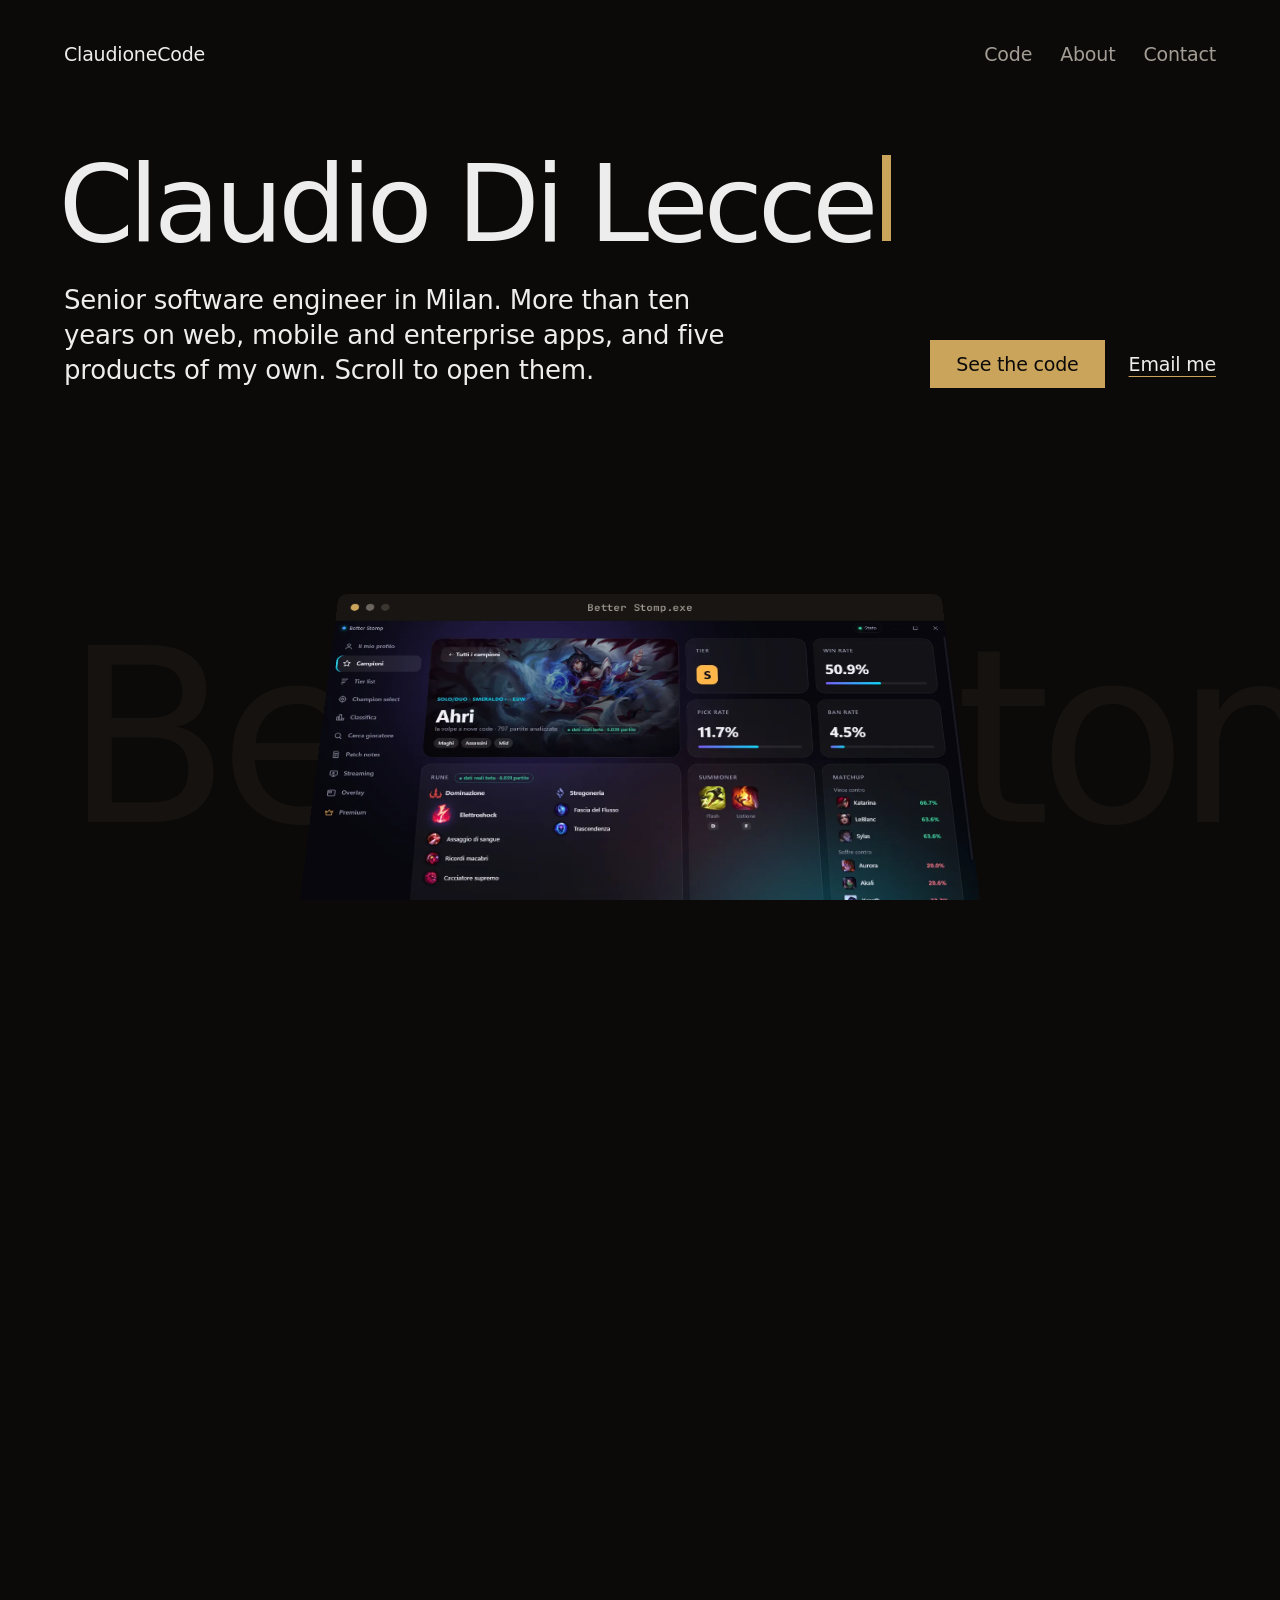
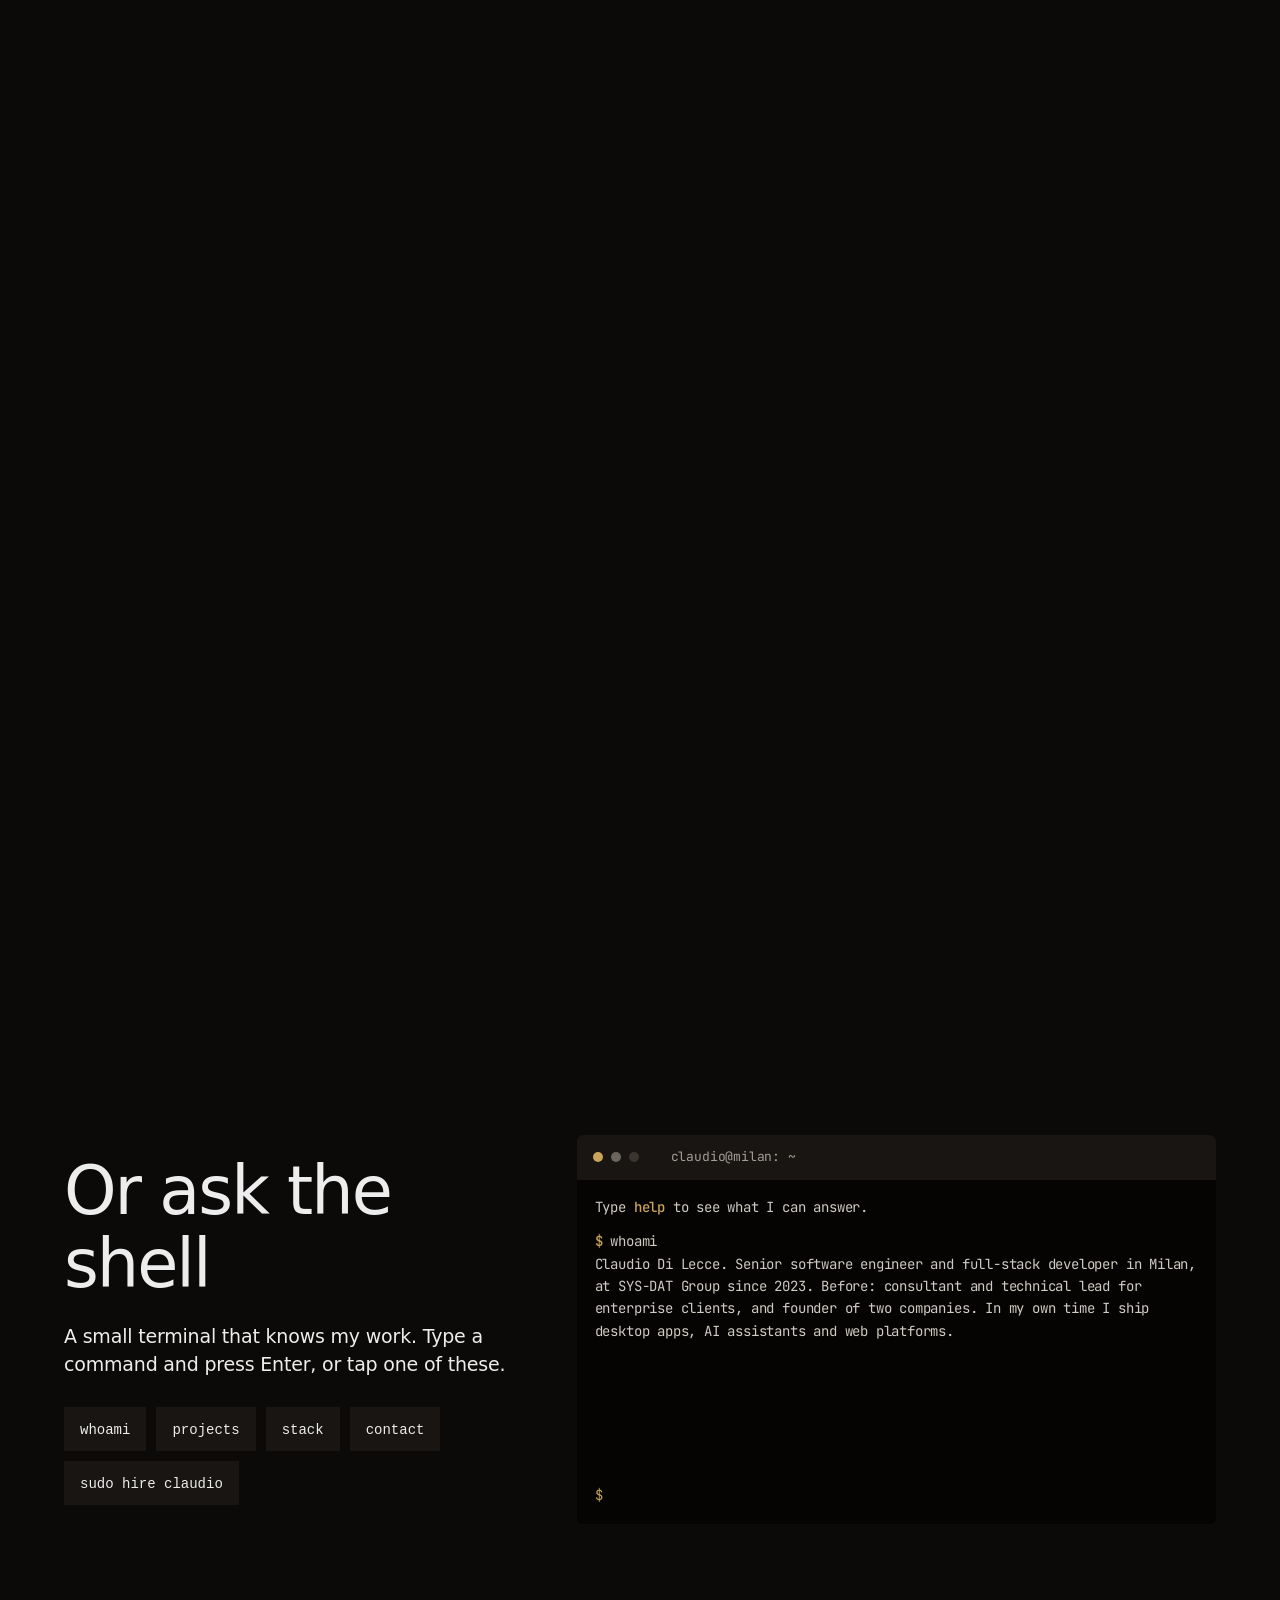
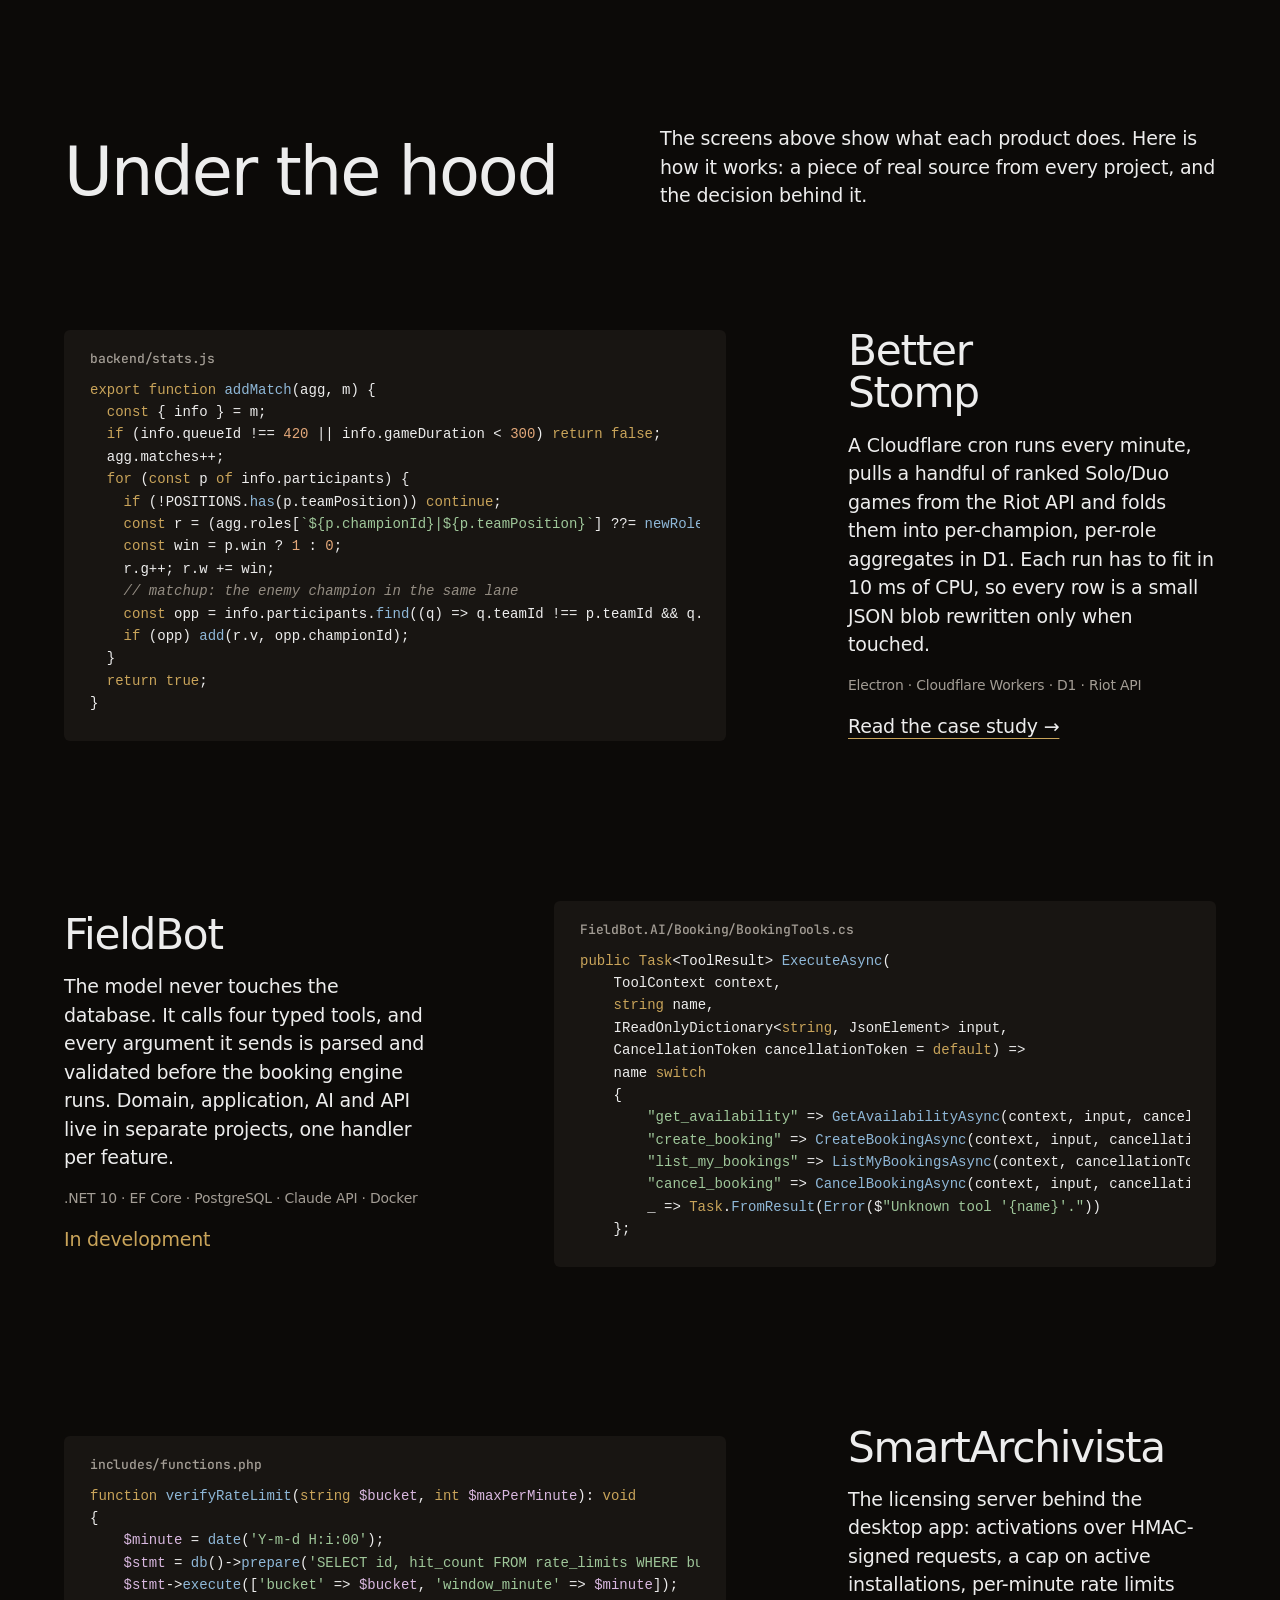
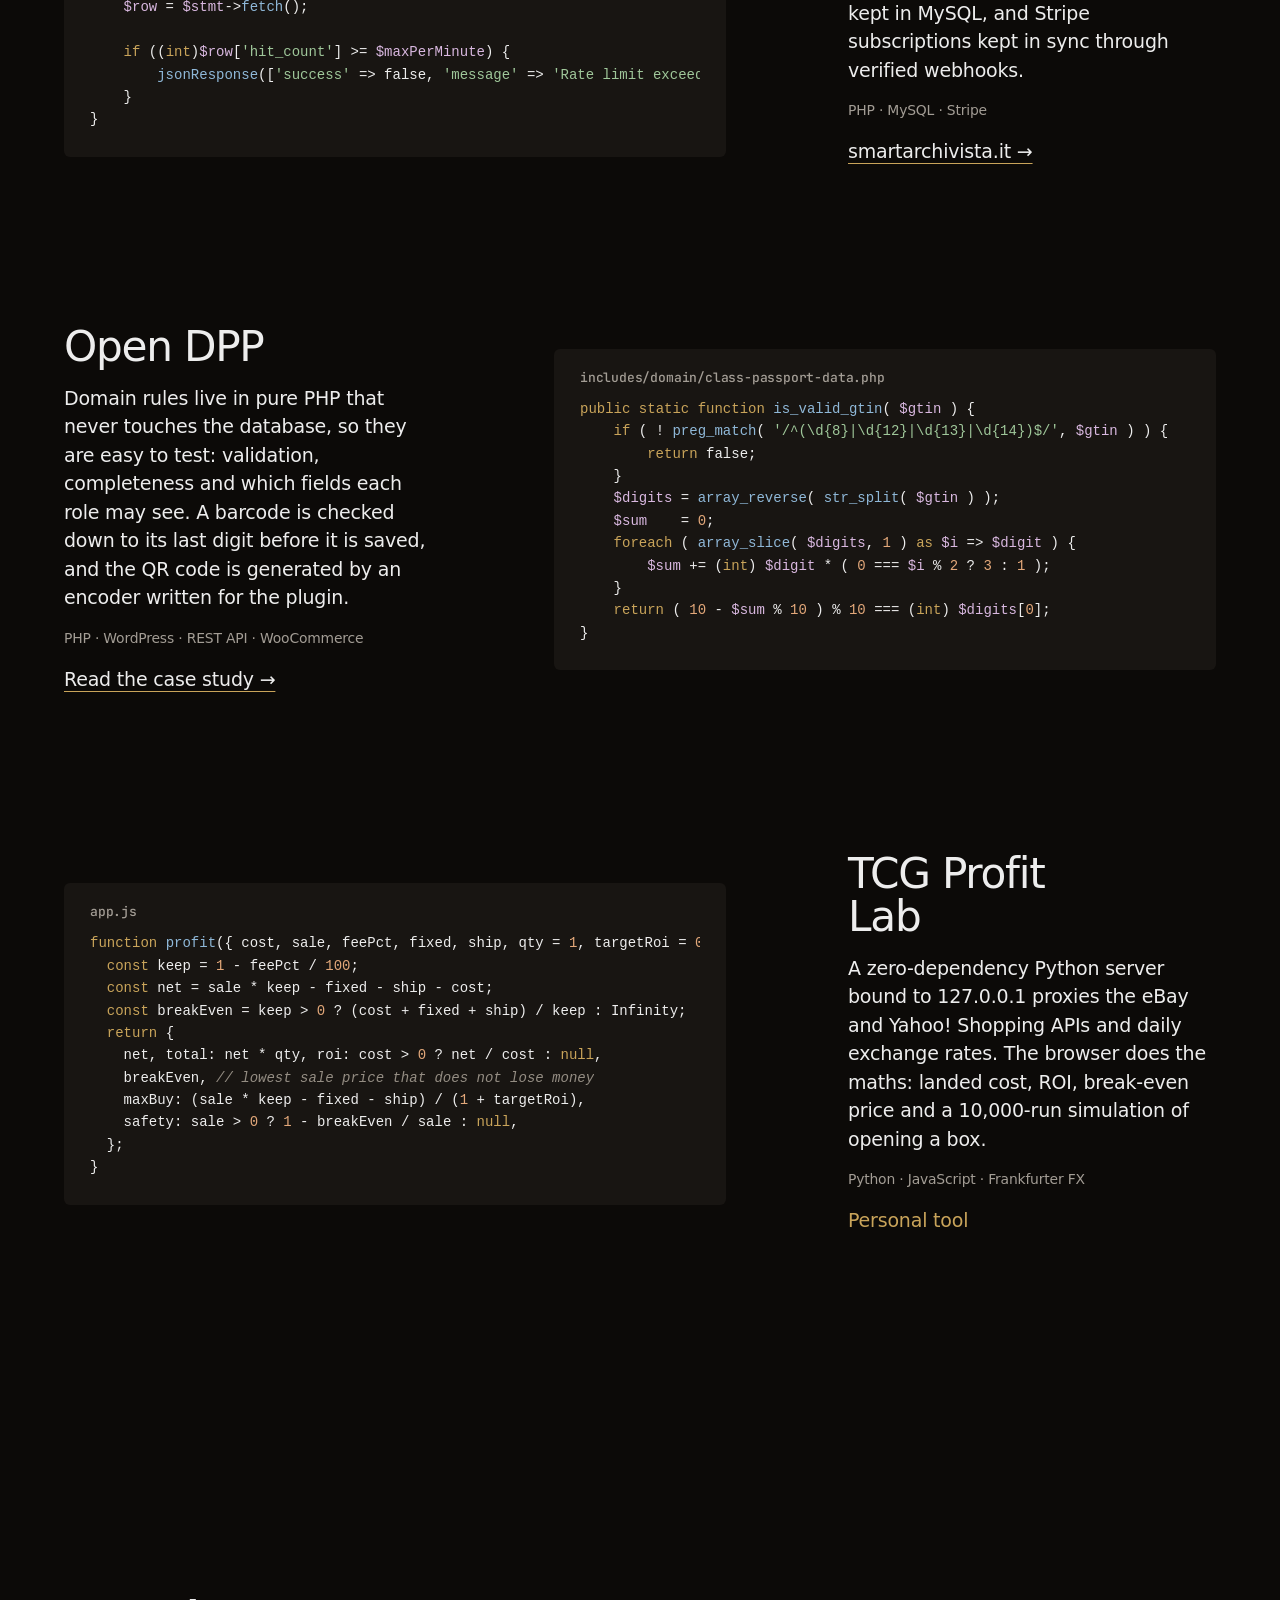
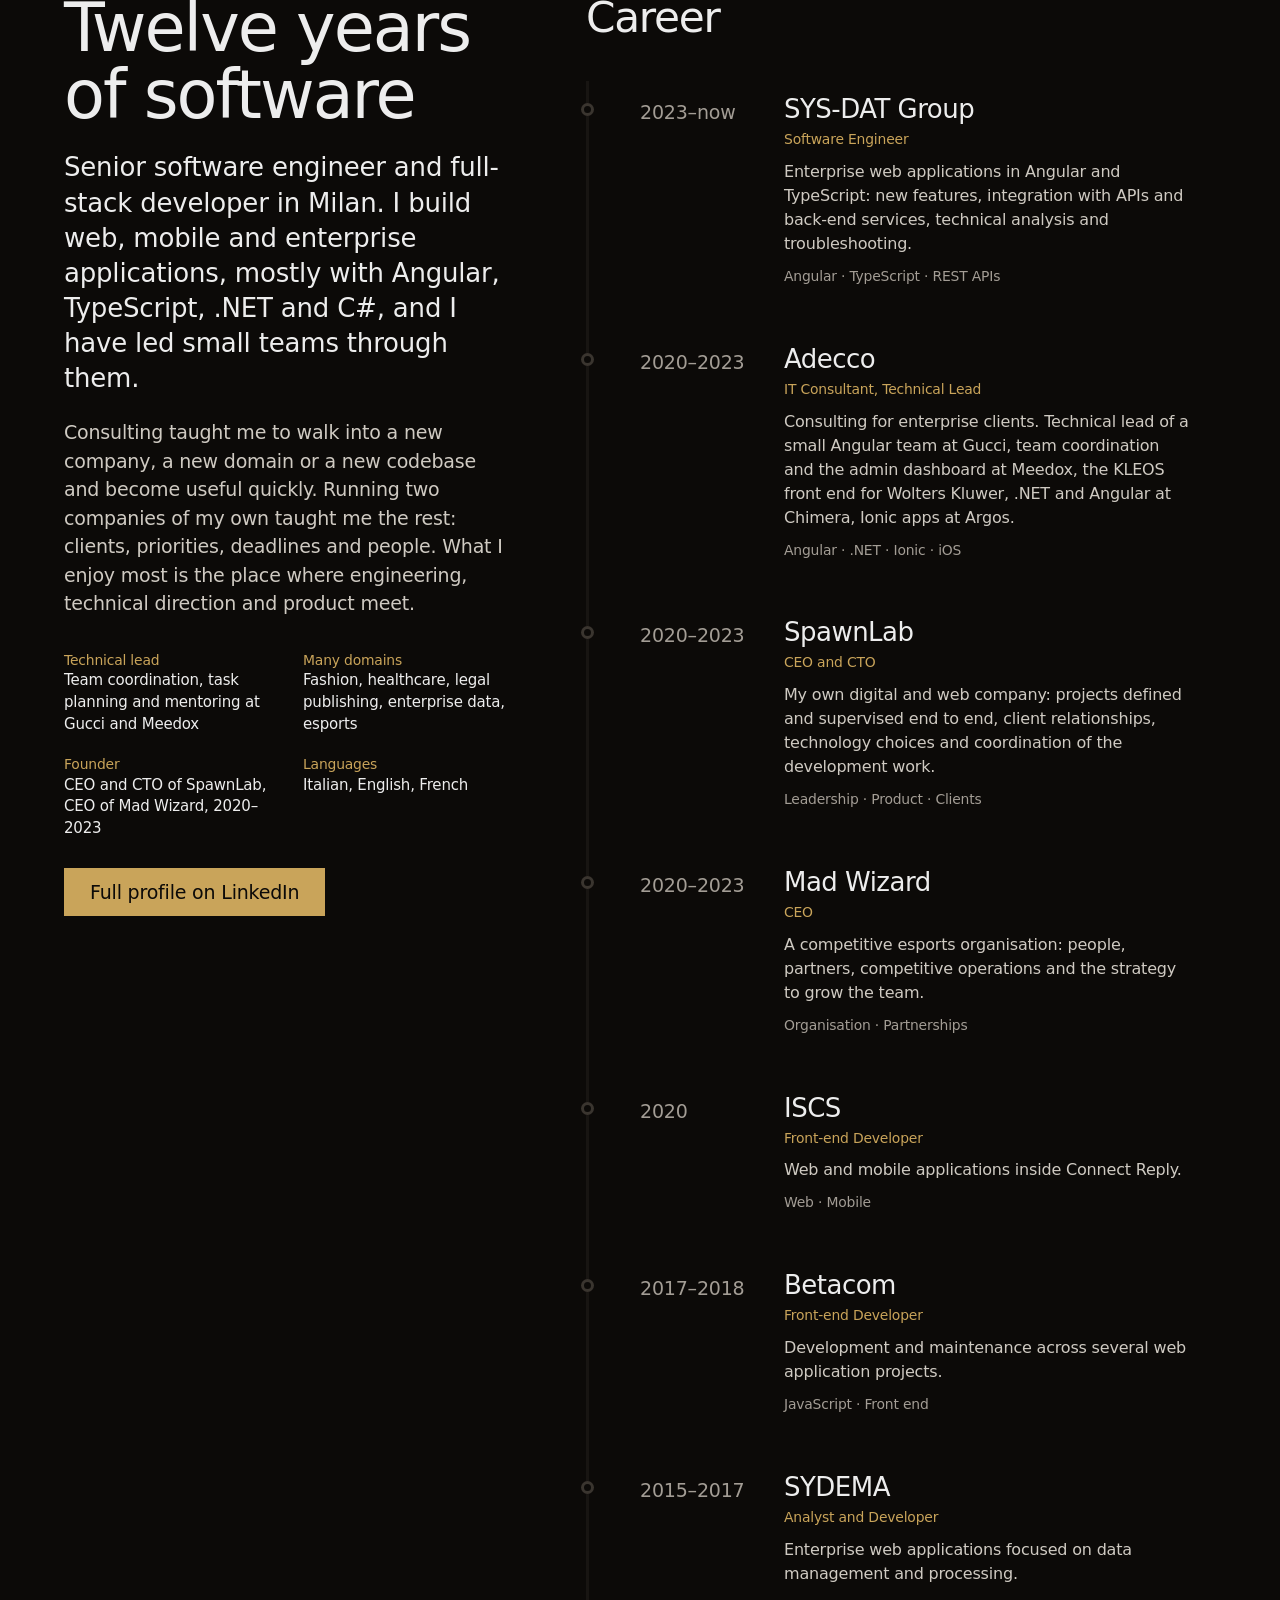
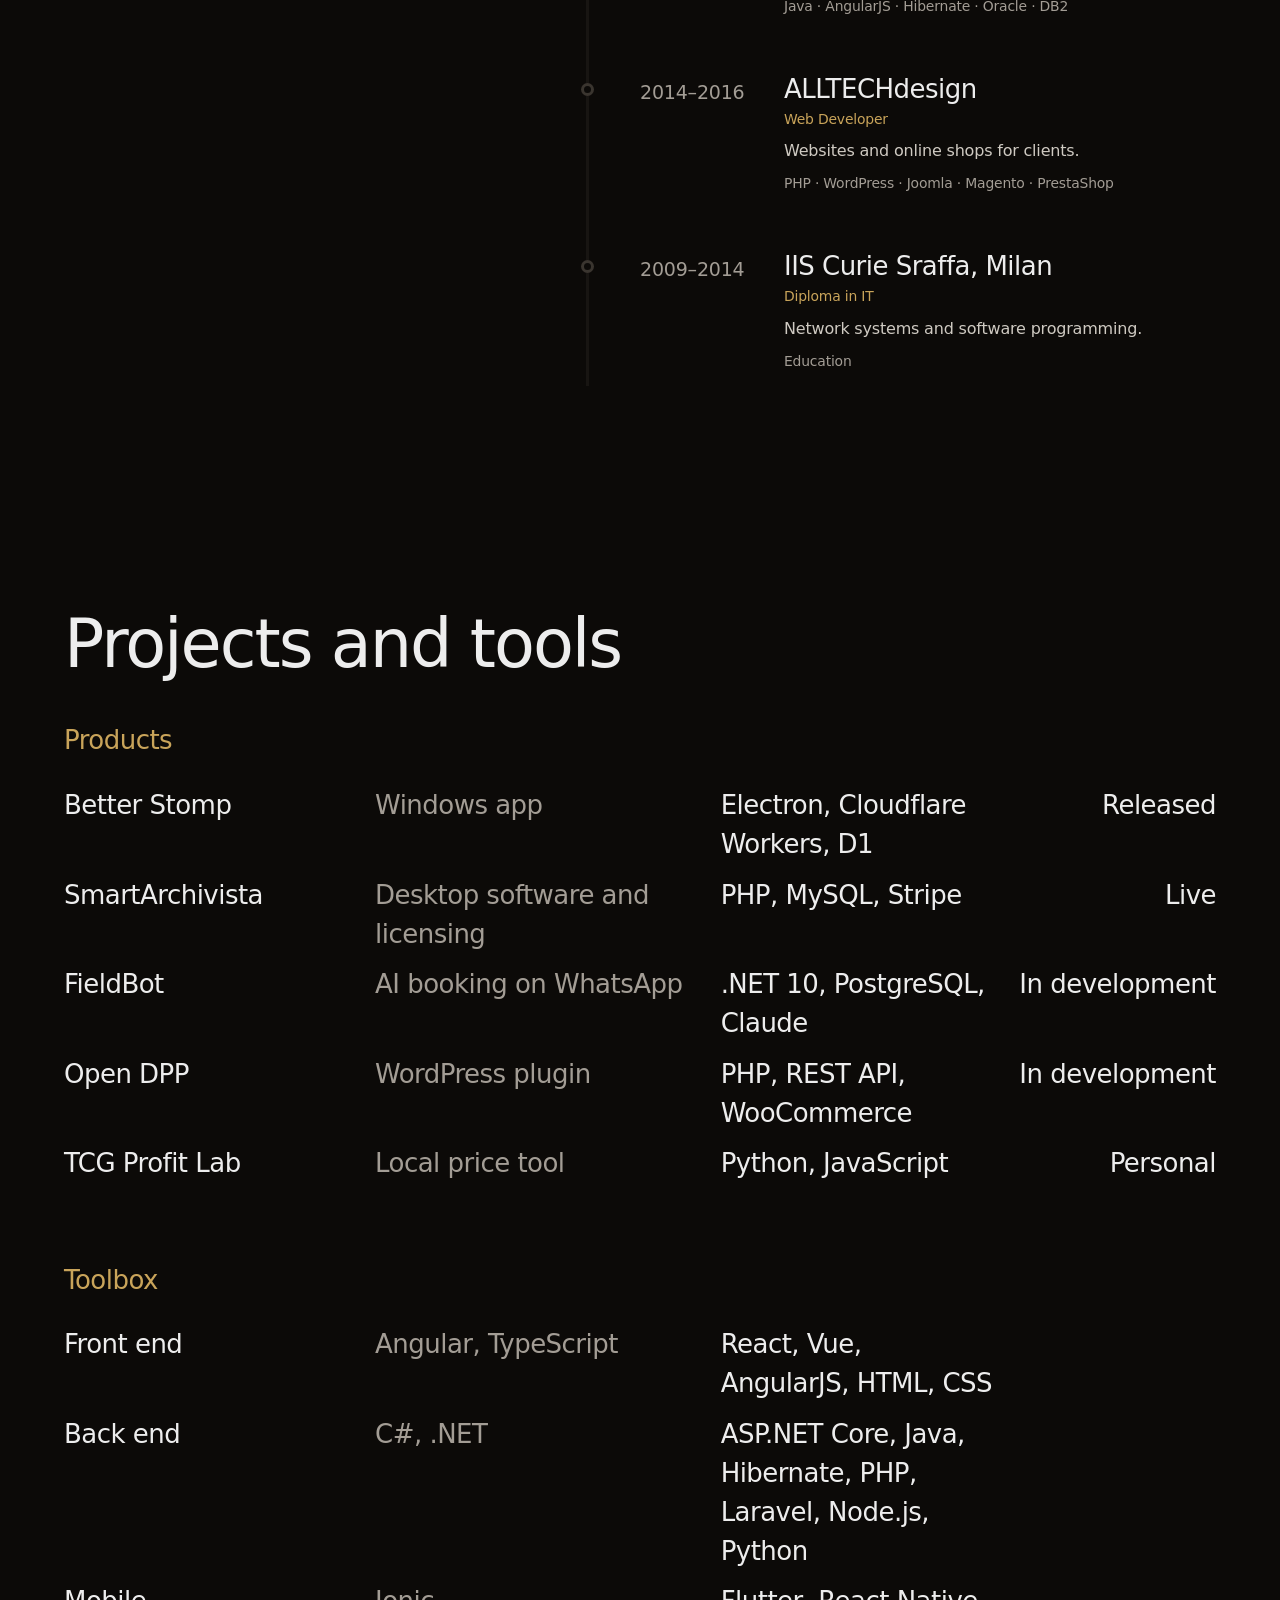
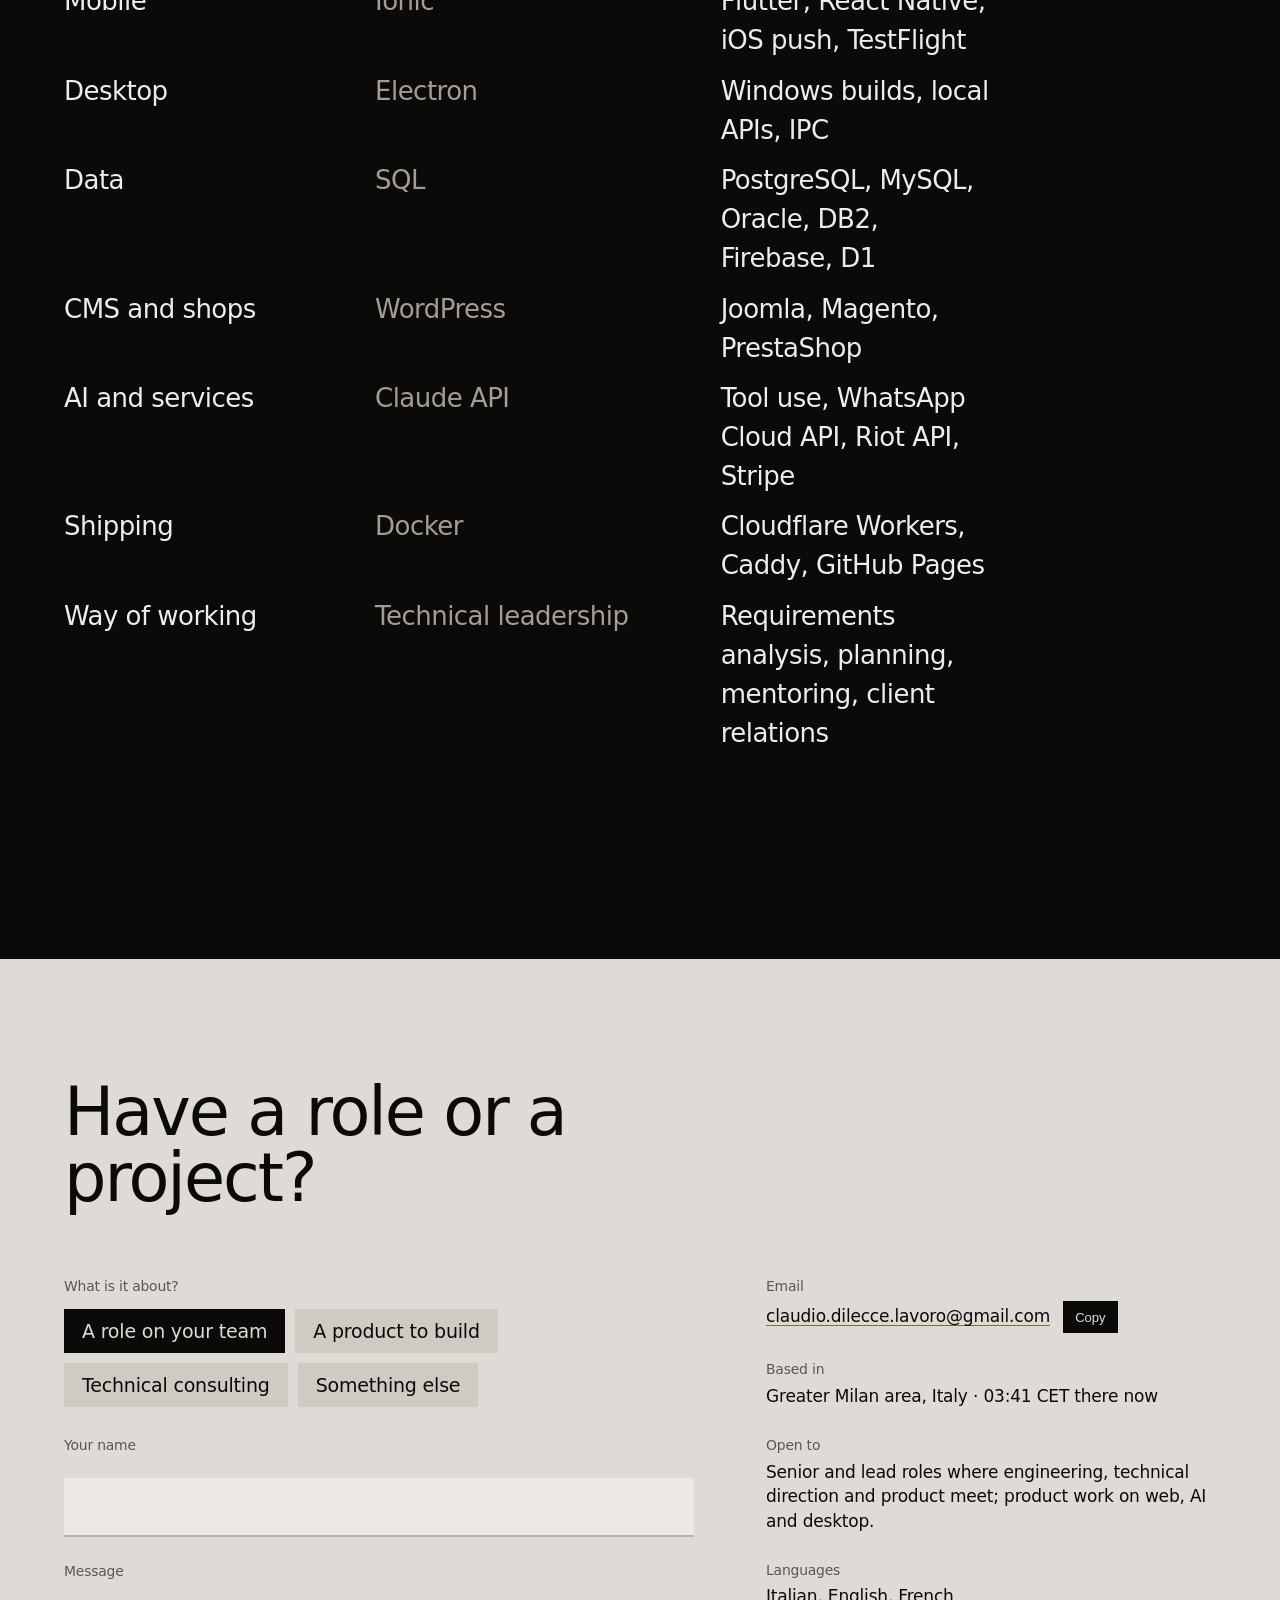
==== commit c9b05033: "new portfolio version" ====
--- a/index.html
+++ b/index.html
@@ -3,8 +3,8 @@
 <head>
   <meta charset="utf-8">
   <meta name="viewport" content="width=device-width, initial-scale=1">
-  <title>Claudio Di Lecce · Software developer</title>
-  <meta name="description" content="Claudio Di Lecce, software developer in Milan. Desktop apps, AI assistants and web platforms, from idea to release.">
+  <title>Claudio Di Lecce · Software engineer</title>
+  <meta name="description" content="Claudio Di Lecce, senior software engineer and full-stack developer in Milan: Angular, TypeScript, .NET, technical leadership, and products of his own.">
   <meta name="theme-color" content="#0c0a08">
   <link rel="preconnect" href="https://api.fontshare.com">
   <link rel="preconnect" href="https://cdn.fontshare.com" crossorigin>
@@ -14,12 +14,14 @@
   <link href="https://fonts.googleapis.com/css2?family=JetBrains+Mono:wght@400;500&display=swap" rel="stylesheet">
   <link rel="stylesheet" href="home.css">
   <link rel="stylesheet" href="reel.css">
+  <link rel="stylesheet" href="profile.css">
   <script>document.documentElement.classList.add('js')</script>
   <script src="home.js" defer></script>
   <script src="code.js" defer></script>
   <script src="shell.js" defer></script>
   <script src="fx.js" defer></script>
   <script src="reel.js" defer></script>
+  <script src="profile.js" defer></script>
 </head>
 <body>
   <header class="top">
@@ -35,7 +37,7 @@
       <div class="intro">
         <h1 class="scramble" aria-label="Claudio Di Lecce"><span aria-hidden="true">Claudio Di Lecce</span><span class="caret" aria-hidden="true"></span></h1>
         <div class="row">
-          <p>Software developer in Milan. More than ten years on web, mobile and desktop, and four products of my own. Scroll to open them.</p>
+          <p>Senior software engineer in Milan. More than ten years on web, mobile and enterprise apps, and five products of my own. Scroll to open them.</p>
           <div class="act">
             <a class="btn" href="#work">See the code</a>
             <a class="link" href="mailto:claudio.dilecce.lavoro@gmail.com">Email me</a>
@@ -48,6 +50,7 @@
           <div class="shot" data-addr="Better Stomp.exe"><img src="img/better-stomp-build.webp" alt="Better Stomp champion page with tier, win rate, runes and matchups"><img src="img/better-stomp-tier-list.webp" alt="Better Stomp tier list by win rate"><img src="img/better-stomp-pick.webp" alt="Better Stomp champion select helper"><img src="img/better-stomp-champions.webp" alt="Better Stomp champion grid"></div>
           <div class="shot tall" data-addr="localhost:5178"><img src="img/reel-fieldbot.webp" alt="FieldBot website, from the WhatsApp chat to the features" loading="lazy"></div>
           <div class="shot tall" data-addr="smartarchivista.it"><img src="img/reel-smartarchivista.webp" alt="SmartArchivista website, scrolling through the product page" loading="lazy"></div>
+          <div class="shot tall" data-addr="/dpp/{uuid}/"><img src="img/reel-open-dpp.webp" alt="Open DPP public passport page of a sample product" loading="lazy"></div>
           <div class="shot" data-addr="127.0.0.1:8765"><img src="img/tcg-profit-lab.webp" alt="TCG Profit Lab search form" loading="lazy"></div>
         </div>
       </div>
@@ -85,6 +88,17 @@
           </dl>
           <a class="link" href="https://www.smartarchivista.it/">smartarchivista.it →</a>
         </article>
+        <article class="info" aria-labelledby="r-open-dpp">
+          <p class="kind">WordPress plugin</p>
+          <h2 id="r-open-dpp">Open DPP</h2>
+          <p class="one">Digital product passports for the EU ecodesign rules, published from any WordPress site.</p>
+          <dl>
+            <div><dt>Stack</dt><dd>PHP · WordPress · REST API · WooCommerce</dd></div>
+            <div><dt>Under the hood</dt><dd>Layered PHP with one serializer for every output, and a QR encoder written from scratch.</dd></div>
+            <div><dt>Status</dt><dd>Version 0.1, in development</dd></div>
+          </dl>
+          <a class="link" href="open-dpp/">Case study →</a>
+        </article>
         <article class="info" aria-labelledby="r-tcg-profit-lab">
           <p class="kind">Local web tool</p>
           <h2 id="r-tcg-profit-lab">TCG Profit Lab</h2>
@@ -97,7 +111,7 @@
           <a class="link" href="#p-tcg-profit-lab">Under the hood ↓</a>
         </article>
       </div>
-      <nav class="reel-nav" aria-label="Projects"><button type="button" data-go="0"><span>Better Stomp</span><i></i></button><button type="button" data-go="1"><span>FieldBot</span><i></i></button><button type="button" data-go="2"><span>SmartArchivista</span><i></i></button><button type="button" data-go="3"><span>TCG Profit Lab</span><i></i></button></nav>
+      <nav class="reel-nav" aria-label="Projects"><button type="button" data-go="0"><span>Better Stomp</span><i></i></button><button type="button" data-go="1"><span>FieldBot</span><i></i></button><button type="button" data-go="2"><span>SmartArchivista</span><i></i></button><button type="button" data-go="3"><span>Open DPP</span><i></i></button><button type="button" data-go="4"><span>TCG Profit Lab</span><i></i></button></nav>
     </div>
   </section>
 
@@ -184,6 +198,25 @@
           <div class="reveal"><a class="link" href="https://www.smartarchivista.it/">smartarchivista.it →</a></div>
         </div>
       </article>
+      <article class="proj" id="p-open-dpp">
+        <div class="src"><figure class="code reveal" data-ui><figcaption>includes/domain/class-passport-data.php</figcaption><pre><code data-lang="php">public static function is_valid_gtin( $gtin ) {
+    if ( ! preg_match( '/^(\d{8}|\d{12}|\d{13}|\d{14})$/', $gtin ) ) {
+        return false;
+    }
+    $digits = array_reverse( str_split( $gtin ) );
+    $sum    = 0;
+    foreach ( array_slice( $digits, 1 ) as $i =&gt; $digit ) {
+        $sum += (int) $digit * ( 0 === $i % 2 ? 3 : 1 );
+    }
+    return ( 10 - $sum % 10 ) % 10 === (int) $digits[0];
+}</code></pre></figure></div>
+        <div class="cluster">
+          <h3 class="reveal">Open DPP</h3>
+          <p class="reveal">Domain rules live in pure PHP that never touches the database, so they are easy to test: validation, completeness and which fields each role may see. A barcode is checked down to its last digit before it is saved, and the QR code is generated by an encoder written for the plugin.</p>
+          <p class="stack reveal">PHP · WordPress · REST API · WooCommerce</p>
+          <div class="reveal"><a class="link" href="open-dpp/">Read the case study →</a></div>
+        </div>
+      </article>
       <article class="proj" id="p-tcg-profit-lab">
         <div class="src"><figure class="code reveal" data-ui><figcaption>app.js</figcaption><pre><code data-lang="js">function profit({ cost, sale, feePct, fixed, ship, qty = 1, targetRoi = 0.3 }) {
   const keep = 1 - feePct / 100;
@@ -206,21 +239,103 @@
     </section>
 
     <section class="about" id="about" aria-labelledby="about-h">
-      <div class="panel">
-        <h2 id="about-h" class="reveal">Ten years in,<br>still shipping.</h2>
-        <!-- shortcut: product screen stands in for a portrait; swap src for a photo of you when you have one -->
-        <img class="shape reveal" src="img/better-stomp-champions.webp" width="1400" height="880" alt="Better Stomp, the app I build in my own time" loading="lazy">
-        <div class="blocks">
-          <div class="reveal">
-            <h3>At SysDat</h3>
-            <p>Software developer at SysDat Spa in Milan, with more than ten years of web and mobile applications behind me: building them, and keeping them running for the people who depend on them.</p>
-          </div>
-          <div class="reveal">
-            <h3>On my own</h3>
-            <p>I take my own products from idea to release: interface, backend, data collection, payments and distribution. I like clean interfaces, real data and software that people actually use.</p>
-          </div>
-          <a class="btn reveal" href="https://www.linkedin.com/in/claudiodilecce/">Full profile on LinkedIn</a>
-        </div>
+      <div class="about-side">
+        <h2 id="about-h" class="reveal">Twelve years of software</h2>
+        <p class="about-lead reveal">Senior software engineer and full-stack developer in Milan. I build web, mobile and enterprise applications, mostly with Angular, TypeScript, .NET and C#, and I have led small teams through them.</p>
+        <p class="reveal">Consulting taught me to walk into a new company, a new domain or a new codebase and become useful quickly. Running two companies of my own taught me the rest: clients, priorities, deadlines and people. What I enjoy most is the place where engineering, technical direction and product meet.</p>
+        <dl class="traits reveal">
+          <div><dt>Technical lead</dt><dd>Team coordination, task planning and mentoring at Gucci and Meedox</dd></div>
+          <div><dt>Many domains</dt><dd>Fashion, healthcare, legal publishing, enterprise data, esports</dd></div>
+          <div><dt>Founder</dt><dd>CEO and CTO of SpawnLab, CEO of Mad Wizard, 2020–2023</dd></div>
+          <div><dt>Languages</dt><dd>Italian, English, French</dd></div>
+        </dl>
+        <a class="btn reveal" href="https://www.linkedin.com/in/claudiodilecce/">Full profile on LinkedIn</a>
+      </div>
+      <div class="career">
+        <h3 class="reveal">Career</h3>
+        <ol class="timeline">
+          <li class="job reveal">
+            <p class="when">2023–now</p>
+            <div>
+              <h4>SYS-DAT Group</h4>
+              <p class="role">Software Engineer</p>
+              <p>Enterprise web applications in Angular and TypeScript: new features, integration with APIs and back-end services, technical analysis and troubleshooting.</p>
+              <p class="tags">Angular · TypeScript · REST APIs</p>
+            </div>
+          </li>
+          <li class="job reveal">
+            <p class="when">2020–2023</p>
+            <div>
+              <h4>Adecco</h4>
+              <p class="role">IT Consultant, Technical Lead</p>
+              <p>Consulting for enterprise clients. Technical lead of a small Angular team at Gucci, team coordination and the admin dashboard at Meedox, the KLEOS front end for Wolters Kluwer, .NET and Angular at Chimera, Ionic apps at Argos.</p>
+              <p class="tags">Angular · .NET · Ionic · iOS</p>
+            </div>
+          </li>
+          <li class="job reveal">
+            <p class="when">2020–2023</p>
+            <div>
+              <h4>SpawnLab</h4>
+              <p class="role">CEO and CTO</p>
+              <p>My own digital and web company: projects defined and supervised end to end, client relationships, technology choices and coordination of the development work.</p>
+              <p class="tags">Leadership · Product · Clients</p>
+            </div>
+          </li>
+          <li class="job reveal">
+            <p class="when">2020–2023</p>
+            <div>
+              <h4>Mad Wizard</h4>
+              <p class="role">CEO</p>
+              <p>A competitive esports organisation: people, partners, competitive operations and the strategy to grow the team.</p>
+              <p class="tags">Organisation · Partnerships</p>
+            </div>
+          </li>
+          <li class="job reveal">
+            <p class="when">2020</p>
+            <div>
+              <h4>ISCS</h4>
+              <p class="role">Front-end Developer</p>
+              <p>Web and mobile applications inside Connect Reply.</p>
+              <p class="tags">Web · Mobile</p>
+            </div>
+          </li>
+          <li class="job reveal">
+            <p class="when">2017–2018</p>
+            <div>
+              <h4>Betacom</h4>
+              <p class="role">Front-end Developer</p>
+              <p>Development and maintenance across several web application projects.</p>
+              <p class="tags">JavaScript · Front end</p>
+            </div>
+          </li>
+          <li class="job reveal">
+            <p class="when">2015–2017</p>
+            <div>
+              <h4>SYDEMA</h4>
+              <p class="role">Analyst and Developer</p>
+              <p>Enterprise web applications focused on data management and processing.</p>
+              <p class="tags">Java · AngularJS · Hibernate · Oracle · DB2</p>
+            </div>
+          </li>
+          <li class="job reveal">
+            <p class="when">2014–2016</p>
+            <div>
+              <h4>ALLTECHdesign</h4>
+              <p class="role">Web Developer</p>
+              <p>Websites and online shops for clients.</p>
+              <p class="tags">PHP · WordPress · Joomla · Magento · PrestaShop</p>
+            </div>
+          </li>
+          <li class="job reveal">
+            <p class="when">2009–2014</p>
+            <div>
+              <h4>IIS Curie Sraffa, Milan</h4>
+              <p class="role">Diploma in IT</p>
+              <p>Network systems and software programming.</p>
+              <p class="tags">Education</p>
+            </div>
+          </li>
+        </ol>
       </div>
     </section>
 
@@ -232,32 +347,59 @@
           <tr><th scope="row"><a href="better-stomp/">Better Stomp</a></th><td>Windows app</td><td>Electron, Cloudflare Workers, D1</td><td>Released</td></tr>
           <tr><th scope="row"><a href="https://www.smartarchivista.it/">SmartArchivista</a></th><td>Desktop software and licensing</td><td>PHP, MySQL, Stripe</td><td>Live</td></tr>
           <tr><th scope="row">FieldBot</th><td>AI booking on WhatsApp</td><td>.NET 10, PostgreSQL, Claude</td><td>In development</td></tr>
+          <tr><th scope="row"><a href="open-dpp/">Open DPP</a></th><td>WordPress plugin</td><td>PHP, REST API, WooCommerce</td><td>In development</td></tr>
           <tr><th scope="row">TCG Profit Lab</th><td>Local price tool</td><td>Python, JavaScript</td><td>Personal</td></tr>
         </tbody>
         <tbody class="reveal">
           <tr class="part"><th colspan="4" scope="colgroup">Toolbox</th></tr>
-          <tr><th scope="row">Web</th><td>PHP, JavaScript</td><td>Laravel, React, Vue, WordPress</td><td></td></tr>
-          <tr><th scope="row">Mobile</th><td>Dart, JavaScript</td><td>Flutter, React Native</td><td></td></tr>
-          <tr><th scope="row">Desktop</th><td>JavaScript, C#</td><td>Electron, .NET</td><td></td></tr>
-          <tr><th scope="row">Backend and data</th><td>Node.js, C#, Python</td><td>MySQL, PostgreSQL, Firebase, D1</td><td></td></tr>
-          <tr><th scope="row">AI and services</th><td>Claude API</td><td>WhatsApp Cloud API, Riot API, Stripe</td><td></td></tr>
-          <tr><th scope="row">Shipping</th><td>Docker, Caddy</td><td>Cloudflare Workers, GitHub Pages</td><td></td></tr>
+          <tr><th scope="row">Front end</th><td>Angular, TypeScript</td><td>React, Vue, AngularJS, HTML, CSS</td><td></td></tr>
+          <tr><th scope="row">Back end</th><td>C#, .NET</td><td>ASP.NET Core, Java, Hibernate, PHP, Laravel, Node.js, Python</td><td></td></tr>
+          <tr><th scope="row">Mobile</th><td>Ionic</td><td>Flutter, React Native, iOS push, TestFlight</td><td></td></tr>
+          <tr><th scope="row">Desktop</th><td>Electron</td><td>Windows builds, local APIs, IPC</td><td></td></tr>
+          <tr><th scope="row">Data</th><td>SQL</td><td>PostgreSQL, MySQL, Oracle, DB2, Firebase, D1</td><td></td></tr>
+          <tr><th scope="row">CMS and shops</th><td>WordPress</td><td>Joomla, Magento, PrestaShop</td><td></td></tr>
+          <tr><th scope="row">AI and services</th><td>Claude API</td><td>Tool use, WhatsApp Cloud API, Riot API, Stripe</td><td></td></tr>
+          <tr><th scope="row">Shipping</th><td>Docker</td><td>Cloudflare Workers, Caddy, GitHub Pages</td><td></td></tr>
+          <tr><th scope="row">Way of working</th><td>Technical leadership</td><td>Requirements analysis, planning, mentoring, client relations</td><td></td></tr>
         </tbody>
       </table>
     </section>
 
     <section class="contact" id="contact" aria-labelledby="contact-h">
-      <h2 id="contact-h" class="reveal">Something to build, or a team that needs a developer? Write to me.</h2>
+      <h2 id="contact-h" class="reveal">Have a role or a project?</h2>
+      <div class="contact-grid">
+        <form class="composer reveal" aria-label="Write me an email">
+          <fieldset>
+            <legend>What is it about?</legend>
+            <div class="chips">
+              <label><input type="radio" name="topic" value="A role on your team" checked><span>A role on your team</span></label>
+              <label><input type="radio" name="topic" value="A product to build"><span>A product to build</span></label>
+              <label><input type="radio" name="topic" value="Technical consulting"><span>Technical consulting</span></label>
+              <label><input type="radio" name="topic" value="Something else"><span>Something else</span></label>
+            </div>
+          </fieldset>
+          <label class="field" for="c-name">Your name</label>
+          <input id="c-name" name="name" autocomplete="name" maxlength="80">
+          <label class="field" for="c-msg">Message</label>
+          <textarea id="c-msg" name="message" rows="5" maxlength="2000" placeholder="A few lines on the team, the product or the problem."></textarea>
+          <div class="send"><button class="btn" type="submit">Open it in my email app</button><p class="hint">Nothing is sent from this page: your email app opens with the message ready.</p></div>
+        </form>
+        <dl class="details reveal">
+          <div><dt>Email</dt><dd><a href="mailto:claudio.dilecce.lavoro@gmail.com">claudio.dilecce.lavoro@gmail.com</a> <button class="copy" type="button" data-copy="claudio.dilecce.lavoro@gmail.com">Copy</button></dd></div>
+          <div><dt>Based in</dt><dd>Greater Milan area, Italy · <span class="clock" aria-live="off">local time</span></dd></div>
+          <div><dt>Open to</dt><dd>Senior and lead roles where engineering, technical direction and product meet; product work on web, AI and desktop.</dd></div>
+          <div><dt>Languages</dt><dd>Italian, English, French</dd></div>
+          <div><dt>Elsewhere</dt><dd><a href="https://www.linkedin.com/in/claudiodilecce/">LinkedIn</a> · <a href="https://github.com/ClaudioneCode">GitHub</a></dd></div>
+        </dl>
+      </div>
       <a class="mail reveal" href="mailto:claudio.dilecce.lavoro@gmail.com">claudio.dilecce.lavoro@<wbr>gmail.com</a>
-      <p class="c-left">Milan, Italy</p>
-      <p class="c-right"><a href="https://github.com/ClaudioneCode">GitHub</a><a href="https://www.linkedin.com/in/claudiodilecce/">LinkedIn</a></p>
     </section>
   </main>
 
   <footer class="foot">
     <div class="cols">
-      <ul><li>Claudio Di Lecce</li><li>Software developer</li><li>Milan, Italy</li></ul>
-      <ul><li>Work</li><li><a href="better-stomp/">Better Stomp</a></li><li><a href="https://www.smartarchivista.it/">SmartArchivista</a></li><li><a href="#p-fieldbot">FieldBot</a></li></ul>
+      <ul><li>Claudio Di Lecce</li><li>Senior software engineer</li><li>Milan, Italy</li></ul>
+      <ul><li>Work</li><li><a href="better-stomp/">Better Stomp</a></li><li><a href="https://www.smartarchivista.it/">SmartArchivista</a></li><li><a href="#p-fieldbot">FieldBot</a></li><li><a href="open-dpp/">Open DPP</a></li></ul>
       <ul><li>Elsewhere</li><li><a href="https://github.com/ClaudioneCode">GitHub</a></li><li><a href="https://www.linkedin.com/in/claudiodilecce/">LinkedIn</a></li><li><a href="mailto:claudio.dilecce.lavoro@gmail.com">Email</a></li></ul>
       <ul><li>Better Stomp</li><li><a href="better-stomp/privacy.html">Privacy policy</a></li><li><a href="better-stomp/terms.html">Terms of use</a></li></ul>
     </div>
--- a/home.css
+++ b/home.css
@@ -95,14 +95,6 @@
 .caret { display: inline-block; width: .08em; height: .8em; margin-left: .08em; background: var(--accent); vertical-align: baseline; animation: blink 1.1s steps(1) infinite; }
 @keyframes blink { 50% { opacity: 0; } }
 
-/* About: inset panel */
-.about { padding: 200px 20px 0; }
-.panel { position: relative; overflow: hidden; background: var(--surface); min-height: 110svh; display: grid; grid-template-columns: 63fr 37fr; padding: 56px; }
-.panel h2 { font-size: var(--step-head); grid-column: 1; }
-.shape { position: absolute; left: 56px; bottom: -9vw; width: 38vw; aspect-ratio: 1; object-fit: cover; object-position: 0 0; border-radius: 50% 50% 0 0; }
-.blocks { grid-column: 2; grid-row: 1 / span 2; display: grid; align-content: start; gap: 64px; max-width: 340px; }
-.blocks h3 { font-size: var(--step-lead); margin-bottom: 12px; }
-.blocks .btn { justify-self: start; }
 
 /* List: one type size */
 .lineup { padding: 200px var(--m); }
@@ -117,14 +109,6 @@
 .lineup a { text-decoration: none; transition: color .2s; }
 .lineup a:hover { color: var(--accent); }
 
-/* Contact: the email as display type, inverse colours */
-.contact { position: relative; min-height: 100svh; background: var(--light); color: var(--bg); padding: 40px var(--m); display: grid; grid-template-rows: auto 1fr auto auto; }
-.contact h2 { font-size: var(--step-lead); max-width: 34ch; font-weight: 500; letter-spacing: -.01em; }
-.mail { grid-row: 3; align-self: end; margin-bottom: 9vh; font-size: var(--step-display); line-height: .95; letter-spacing: -.045em; text-decoration: none; overflow-wrap: anywhere; transition: color .3s; }
-.mail:hover { color: #8a6a2c; }
-.c-left, .c-right { grid-row: 4; font-size: var(--step-small); font-weight: 500; }
-.c-right { justify-self: end; display: flex; gap: 24px; margin-top: -1.5em; }
-.c-right a { padding: 10px 0; }
 
 /* Footer: columns above, wordmark below */
 .foot { padding: 40px var(--m) 24px; display: grid; gap: 22svh; }
@@ -163,11 +147,6 @@
   .src .code pre { font-size: 12px; }
   .cluster h3 { font-size: 8vw; }
   .cluster .link { display: inline-block; padding: 12px 0; }
-  .about { padding: 112px 10px 0; }
-  .panel { grid-template-columns: 1fr; padding: 32px 20px 0; min-height: 0; }
-  .panel h2 { font-size: 8.5vw; margin-bottom: 40px; }
-  .blocks { grid-column: 1; grid-row: auto; max-width: none; gap: 40px; }
-  .shape { position: relative; left: auto; bottom: auto; order: 3; width: 86vw; margin: 56px auto -21vw; }
   .lineup { padding: 112px 20px; }
   .lineup h2 { padding: 0; }
   .lineup table, .lineup tbody, .lineup tr { display: block; }
@@ -179,10 +158,6 @@
   .lineup td:empty { display: none; }
   .lineup .part { display: block; position: sticky; top: 0; background: var(--bg); margin: 0; z-index: 1; }
   .lineup .part th { display: block; font-size: 22px; padding: 48px 0 12px; }
-  .contact { min-height: 0; padding: 32px 20px; grid-template-rows: auto auto auto auto; }
-  .mail { grid-row: 2; font-size: 11.5vw; margin: 16svh 0 24px; }
-  .c-left { grid-row: 3; } .c-right { grid-row: 4; }
-  .c-left, .c-right { grid-row: auto; justify-self: start; margin-top: 0; flex-direction: column; gap: 0; font-size: 15px; }
 
   .cols { grid-template-columns: 1fr 1fr; gap: 32px 20px; }
   .foot { padding: 32px 20px 24px; gap: 14svh; }
--- a/reel.css
+++ b/reel.css
@@ -38,7 +38,7 @@
 .info dd { font-size: 1rem; line-height: 1.45; }
 
 /* Progress: one bar per project, filled by the scroll; a click jumps there */
-.reel-nav { position: absolute; z-index: 2; left: var(--m); right: var(--m); bottom: 26px; display: grid; grid-template-columns: repeat(4, 1fr); gap: 16px; }
+.reel-nav { position: absolute; z-index: 2; left: var(--m); right: var(--m); bottom: 26px; display: grid; grid-template-columns: repeat(5, 1fr); gap: 16px; }
 .reel-nav button { display: grid; gap: 10px; text-align: left; background: none; border: 0; color: var(--muted); font: 500 var(--step-small)/1 "Switzer", sans-serif; padding: 10px 0; cursor: pointer; transition: color .25s; }
 .reel-nav button:hover, .reel-nav button[aria-current] { color: var(--ink); }
 .reel-nav i { display: block; height: 3px; background: var(--surface); }
--- a/profile.css
+++ b/profile.css
@@ -0,0 +1,76 @@
+/* About and contact (profile.js) */
+
+/* About: the summary stays in view on the left while the career runs past on the right */
+.about { display: grid; grid-template-columns: 5fr 7fr; gap: 72px; align-items: start; padding: 200px var(--m) 0; }
+.about-side { position: sticky; top: 96px; display: grid; gap: 22px; }
+.about h2 { font-size: var(--step-head); line-height: 1; }
+.about-lead { font-size: var(--step-lead); line-height: 1.35; }
+.about-side > p:not(.about-lead) { color: #cfcac2; max-width: 52ch; }
+.traits { display: grid; grid-template-columns: 1fr 1fr; gap: 18px 28px; margin: 10px 0 6px; }
+.traits dt { color: var(--accent); font-weight: 500; font-size: var(--step-small); }
+.traits dd { font-size: .9375rem; line-height: 1.45; }
+.about-side .btn { justify-self: start; }
+
+.career h3 { font-size: var(--step-mid); font-weight: 500; margin-bottom: 32px; }
+.timeline { list-style: none; position: relative; padding-left: 28px; }
+/* the track, and its fill driven by the scroll (--fill from profile.js) */
+.timeline::before, .timeline::after { content: ""; position: absolute; left: 0; top: 8px; bottom: 8px; width: 3px; background: var(--surface); }
+.timeline::after { background: var(--accent); transform-origin: 0 0; transform: scaleY(var(--fill, 0)); }
+.job { position: relative; display: grid; grid-template-columns: 120px 1fr; gap: 24px; padding: 22px 26px; margin-bottom: 14px; background: transparent; transition: background-color .5s var(--ease); }
+.job::before { content: ""; position: absolute; left: -33px; top: 30px; width: 13px; height: 13px; border-radius: 50%; background: var(--bg); box-shadow: inset 0 0 0 3px #3a352f; transition: box-shadow .4s, background-color .4s; } /* taste-skill-ignore: a ring marker, not a shadow */
+.job.now { background: var(--surface); }
+.job.now::before, .job.past::before { background: var(--accent); box-shadow: inset 0 0 0 3px var(--accent); } /* taste-skill-ignore */
+.when { font-variant-numeric: tabular-nums; color: var(--muted); font-weight: 500; padding-top: 3px; }
+.job.now .when { color: var(--accent); }
+.job h4 { font-size: var(--step-lead); font-weight: 500; letter-spacing: -.02em; line-height: 1.15; }
+.role { color: var(--accent); font-weight: 500; font-size: var(--step-small); margin: 4px 0 10px; }
+.job p:not(.when):not(.role):not(.tags) { font-size: 1rem; color: #cfcac2; }
+.tags { margin-top: 10px; color: var(--muted); font-size: var(--step-small); font-weight: 500; }
+
+/* Contact: a light field with a composer, the details, and the address as a signature */
+.contact { background: var(--light); color: var(--bg); padding: 120px var(--m) 72px; }
+.contact h2 { font-size: var(--step-head); line-height: 1; max-width: 16ch; }
+.contact-grid { display: grid; grid-template-columns: 7fr 5fr; gap: 72px; margin-top: 64px; align-items: start; }
+.composer { display: grid; gap: 10px; }
+.composer fieldset { border: 0; margin-bottom: 18px; }
+.composer legend, .field { font-weight: 500; font-size: var(--step-small); color: #5c564f; margin-bottom: 12px; }
+.chips { display: flex; flex-wrap: wrap; gap: 10px; }
+.chips input { position: absolute; opacity: 0; pointer-events: none; }
+.chips span { display: inline-flex; align-items: center; min-height: 44px; padding: 0 18px; background: #cfcbc4; font-weight: 500; cursor: pointer; transition: background-color .2s, color .2s, transform .2s var(--ease); }
+.chips span:hover { transform: translateY(-2px); }
+.chips input:checked + span { background: var(--bg); color: var(--light); }
+.chips input:focus-visible + span { outline: 2px solid var(--bg); outline-offset: 3px; }
+.composer input:not([type=radio]), .composer textarea { width: 100%; font: inherit; color: var(--bg); background: #ebe8e3; border: 0; border-bottom: 2px solid #b9b3aa; padding: 14px 16px; margin-bottom: 14px; resize: vertical; transition: border-color .2s, background-color .2s; }
+.composer input:not([type=radio]):focus, .composer textarea:focus { outline: none; border-bottom-color: var(--bg); background: #f4f2ef; }
+.send { display: flex; flex-wrap: wrap; align-items: center; gap: 18px 24px; margin-top: 6px; }
+.contact .btn { background: var(--bg); color: var(--light); }
+.contact .btn:hover { background: #8a6a2c; color: #fff; }
+.hint { font-size: var(--step-small); color: #5c564f; max-width: 38ch; }
+.details { display: grid; gap: 26px; }
+.details dt { font-size: var(--step-small); font-weight: 500; color: #5c564f; margin-bottom: 4px; }
+.details dd { font-size: 1.0625rem; line-height: 1.45; }
+.details a { text-decoration: underline; text-underline-offset: .2em; text-decoration-color: #8a6a2c; }
+.details a:hover { color: #8a6a2c; }
+.copy { margin-left: 8px; min-height: 32px; padding: 0 12px; border: 0; background: var(--bg); color: var(--light); font: 500 13px/1 "Switzer", sans-serif; cursor: pointer; transition: background-color .2s; }
+.copy:hover { background: #8a6a2c; }
+.clock { font-variant-numeric: tabular-nums; }
+.mail { display: block; margin-top: 96px; font-size: clamp(2rem, 6.6vw, 7rem); line-height: .95; letter-spacing: -.045em; text-decoration: none; overflow-wrap: anywhere; transition: color .3s; }
+.mail:hover { color: #8a6a2c; }
+
+@media (prefers-reduced-motion: reduce) {
+  .job, .job::before, .chips span { transition: none; }
+}
+
+@media (max-width: 900px) {
+  .about { grid-template-columns: 1fr; gap: 64px; padding: 112px 20px 0; }
+  .about-side { position: static; }
+  .about h2 { font-size: 10vw; }
+  .traits { grid-template-columns: 1fr; }
+  .timeline { padding-left: 22px; }
+  .job { grid-template-columns: 1fr; gap: 6px; padding: 16px 16px 18px; }
+  .job::before { left: -27px; top: 22px; }
+  .contact { padding: 96px 20px 56px; }
+  .contact h2 { font-size: 10vw; }
+  .contact-grid { grid-template-columns: 1fr; gap: 56px; margin-top: 40px; }
+  .mail { margin-top: 64px; font-size: 8.6vw; }
+}
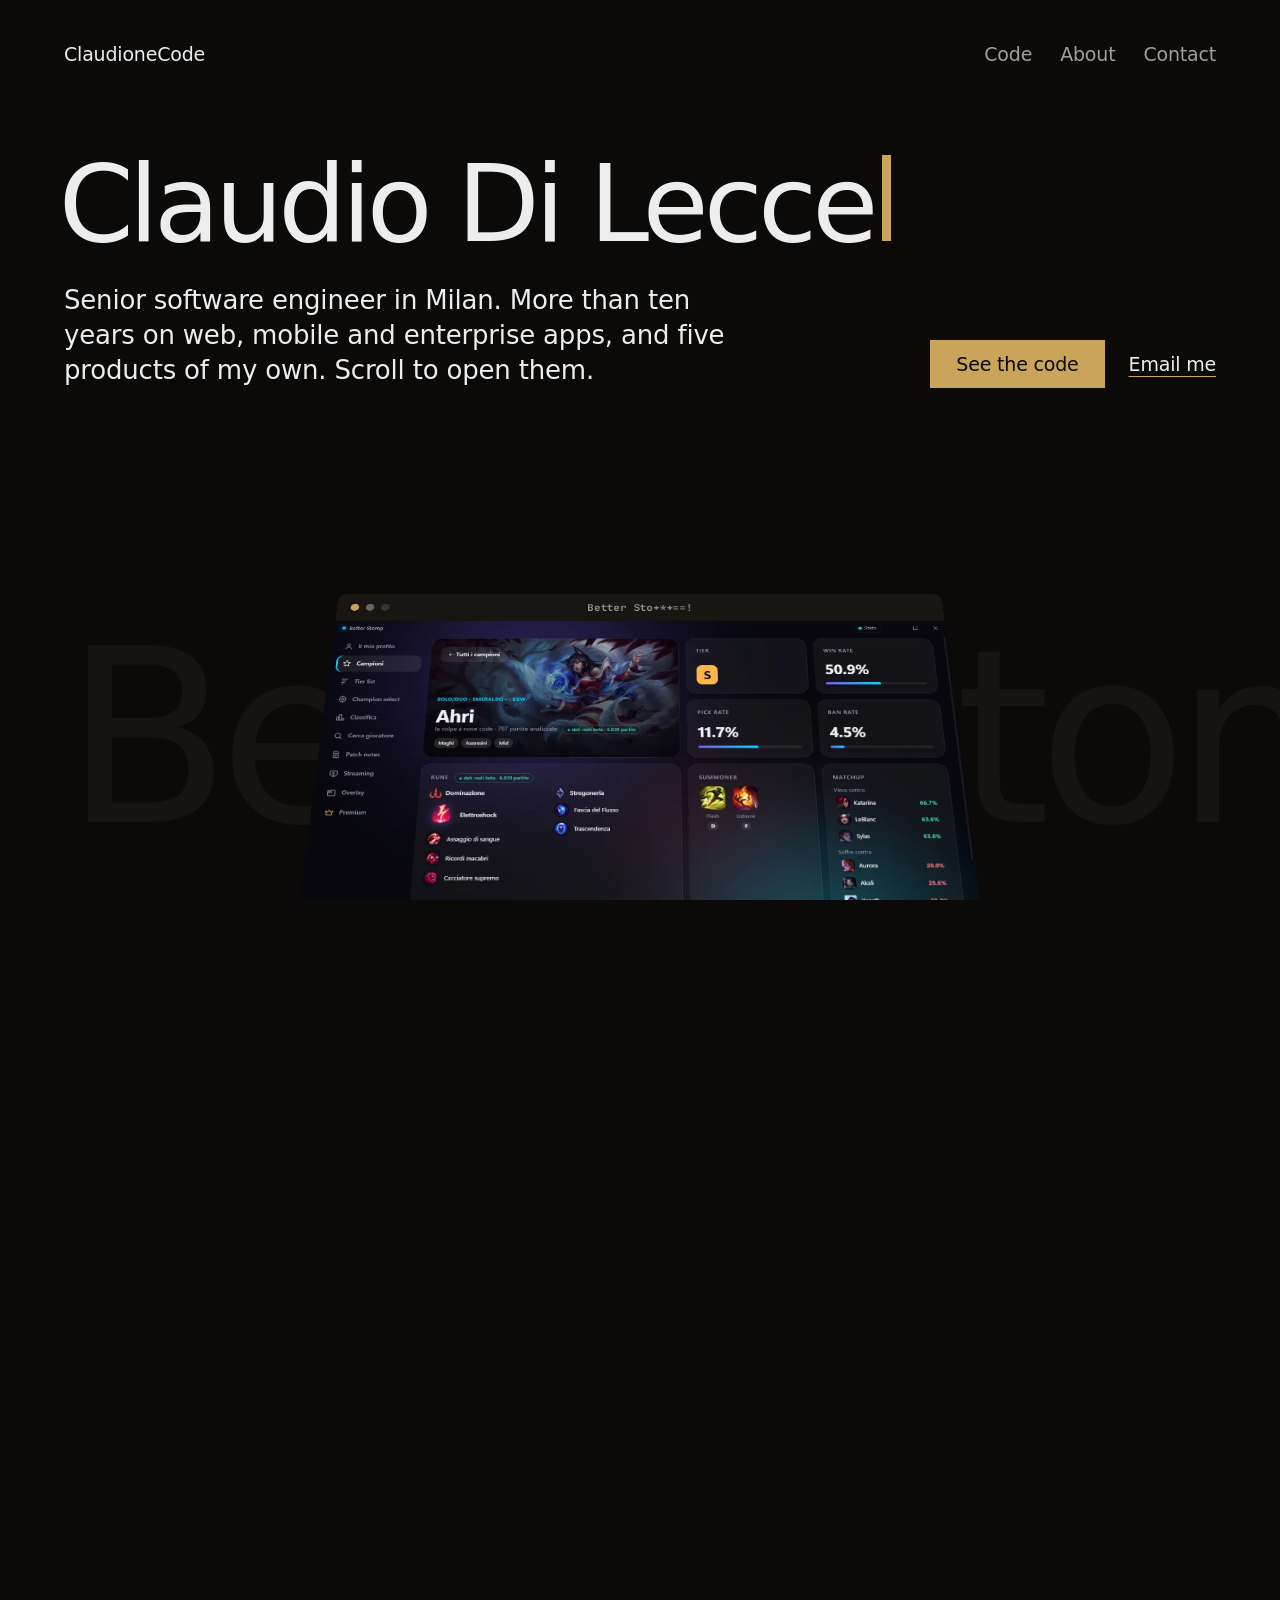
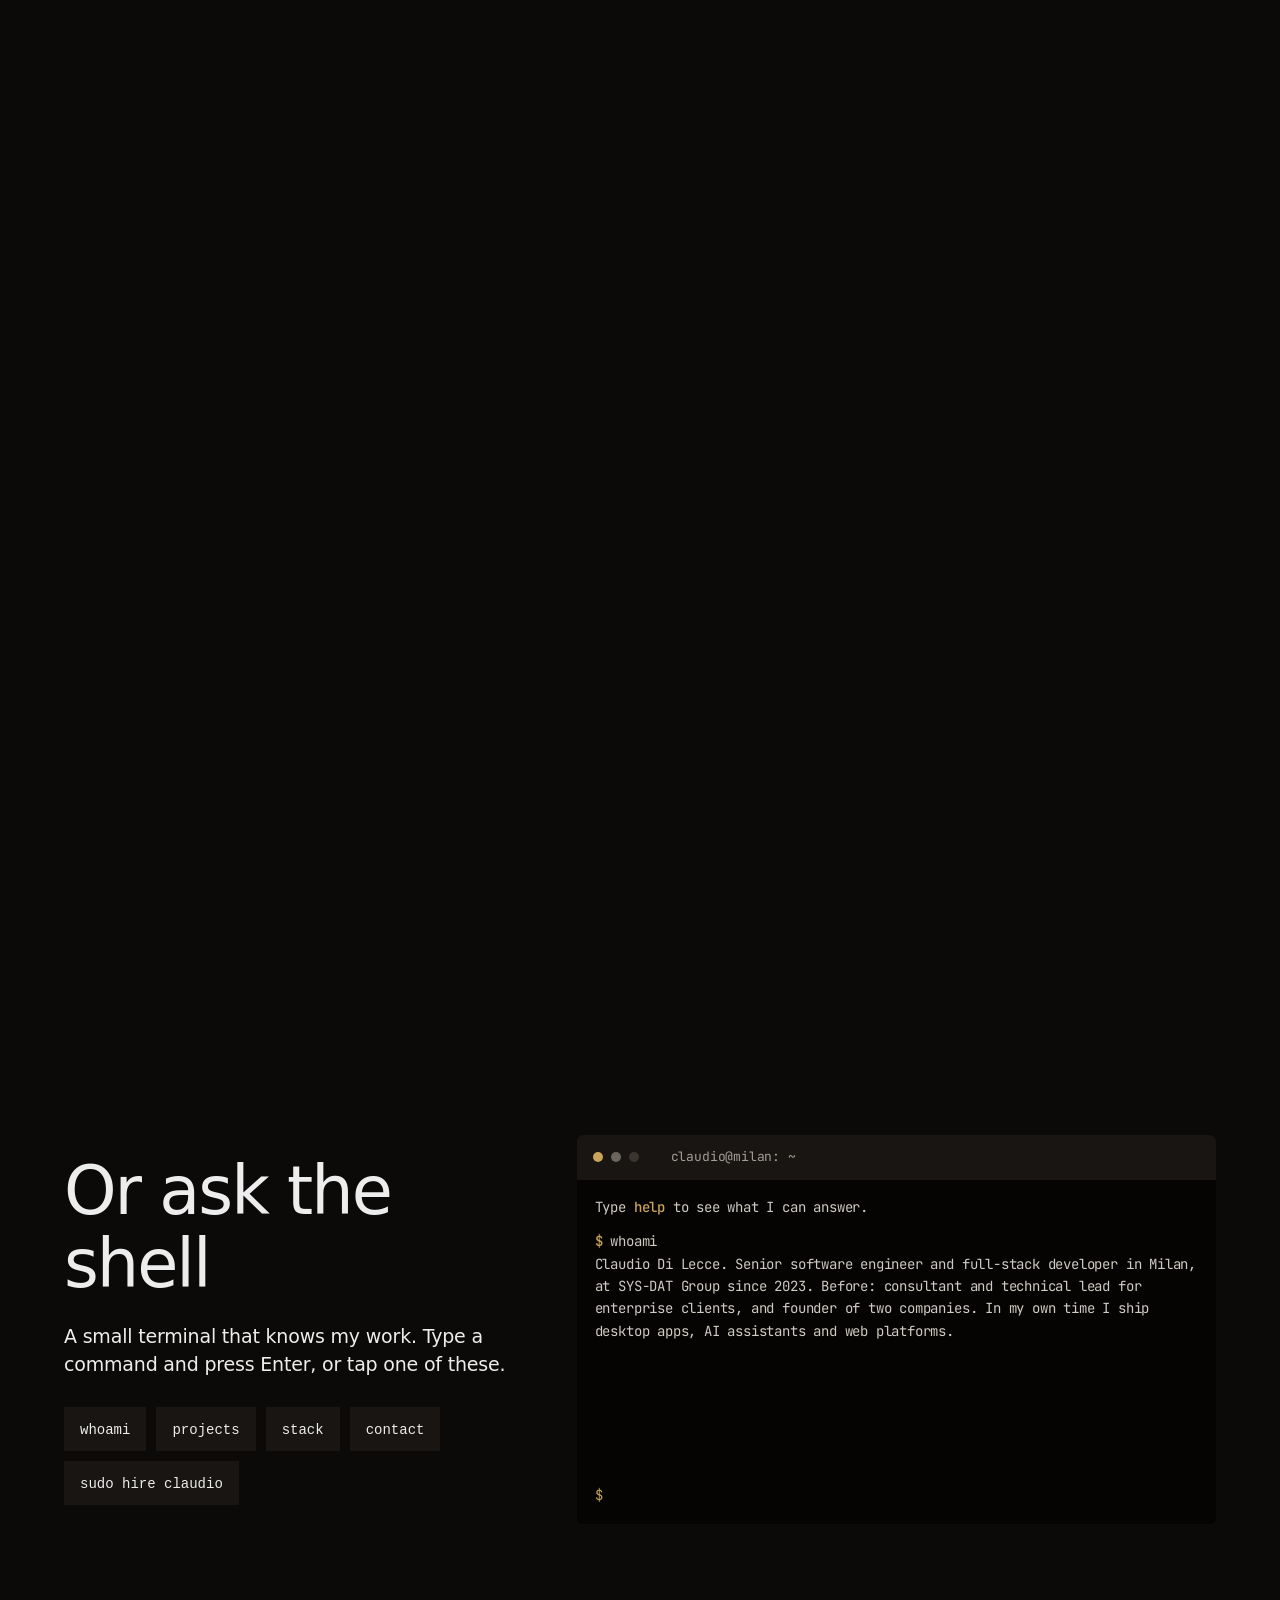
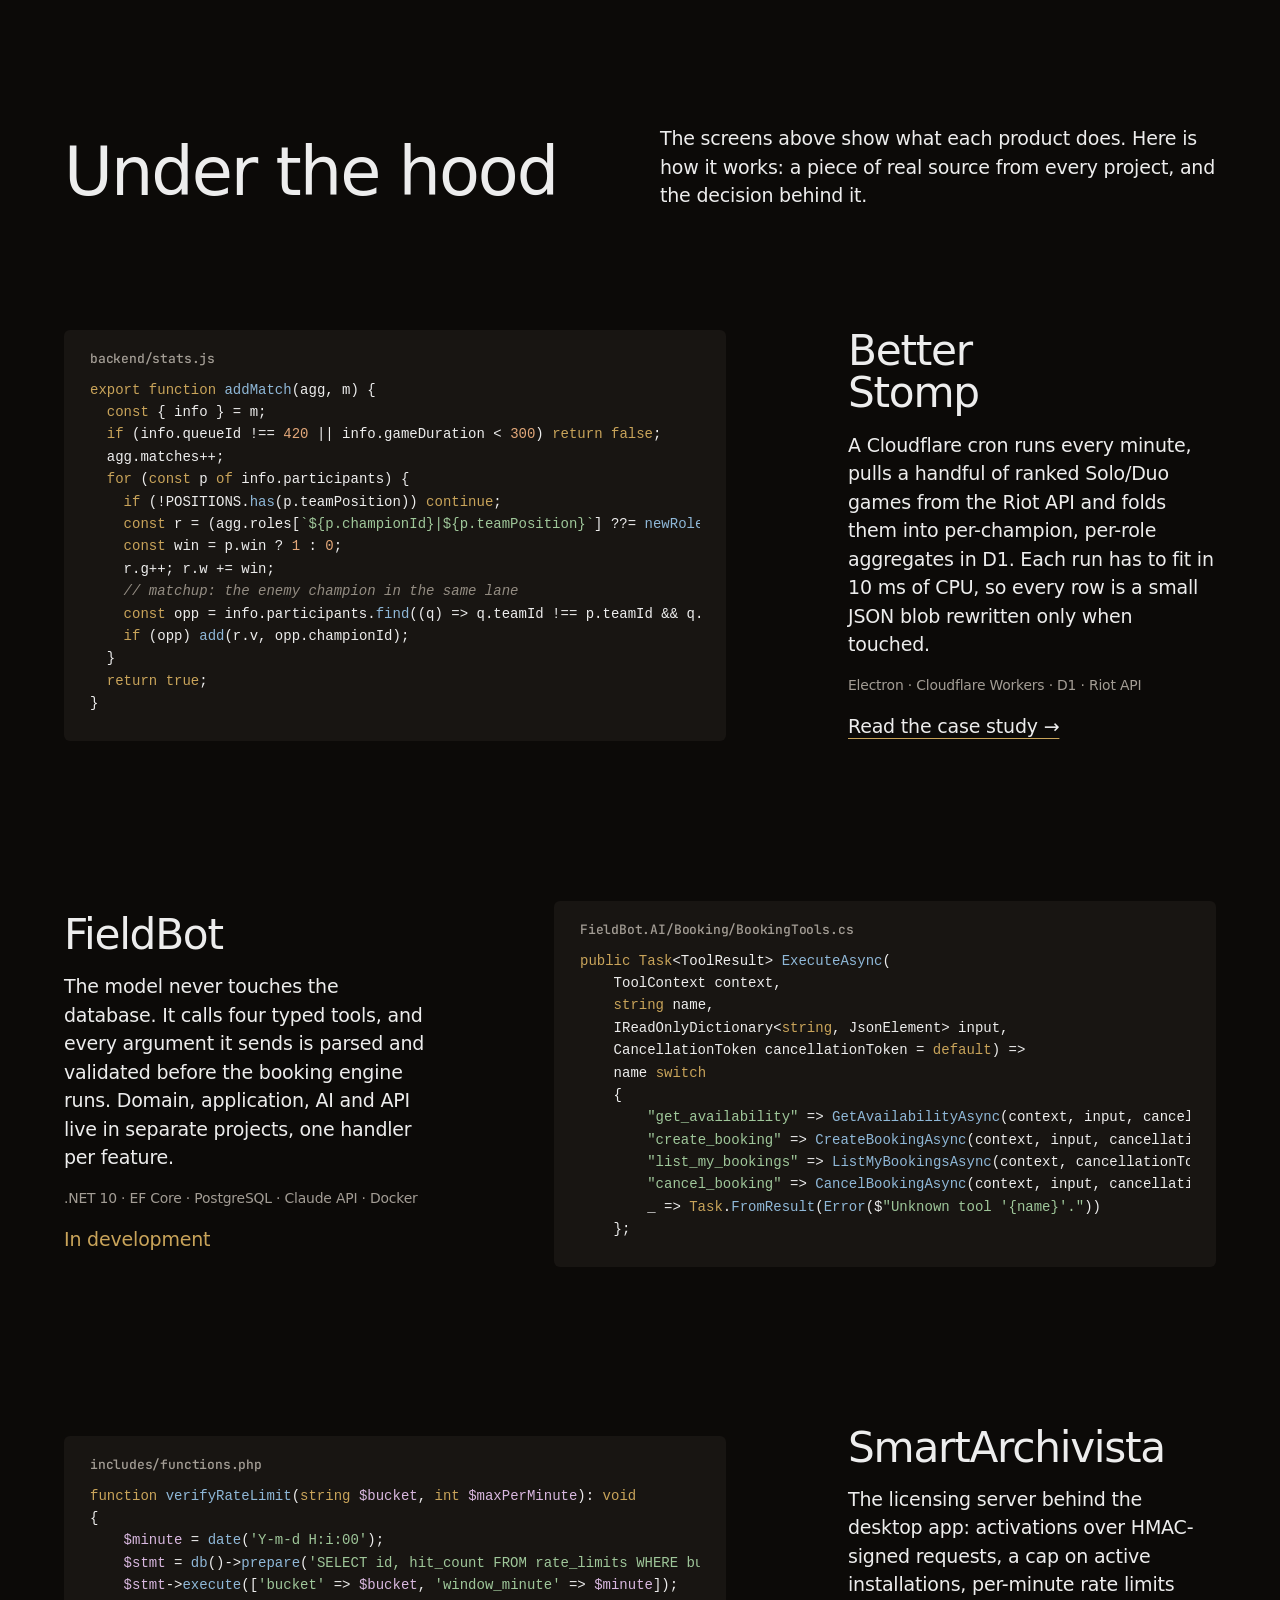
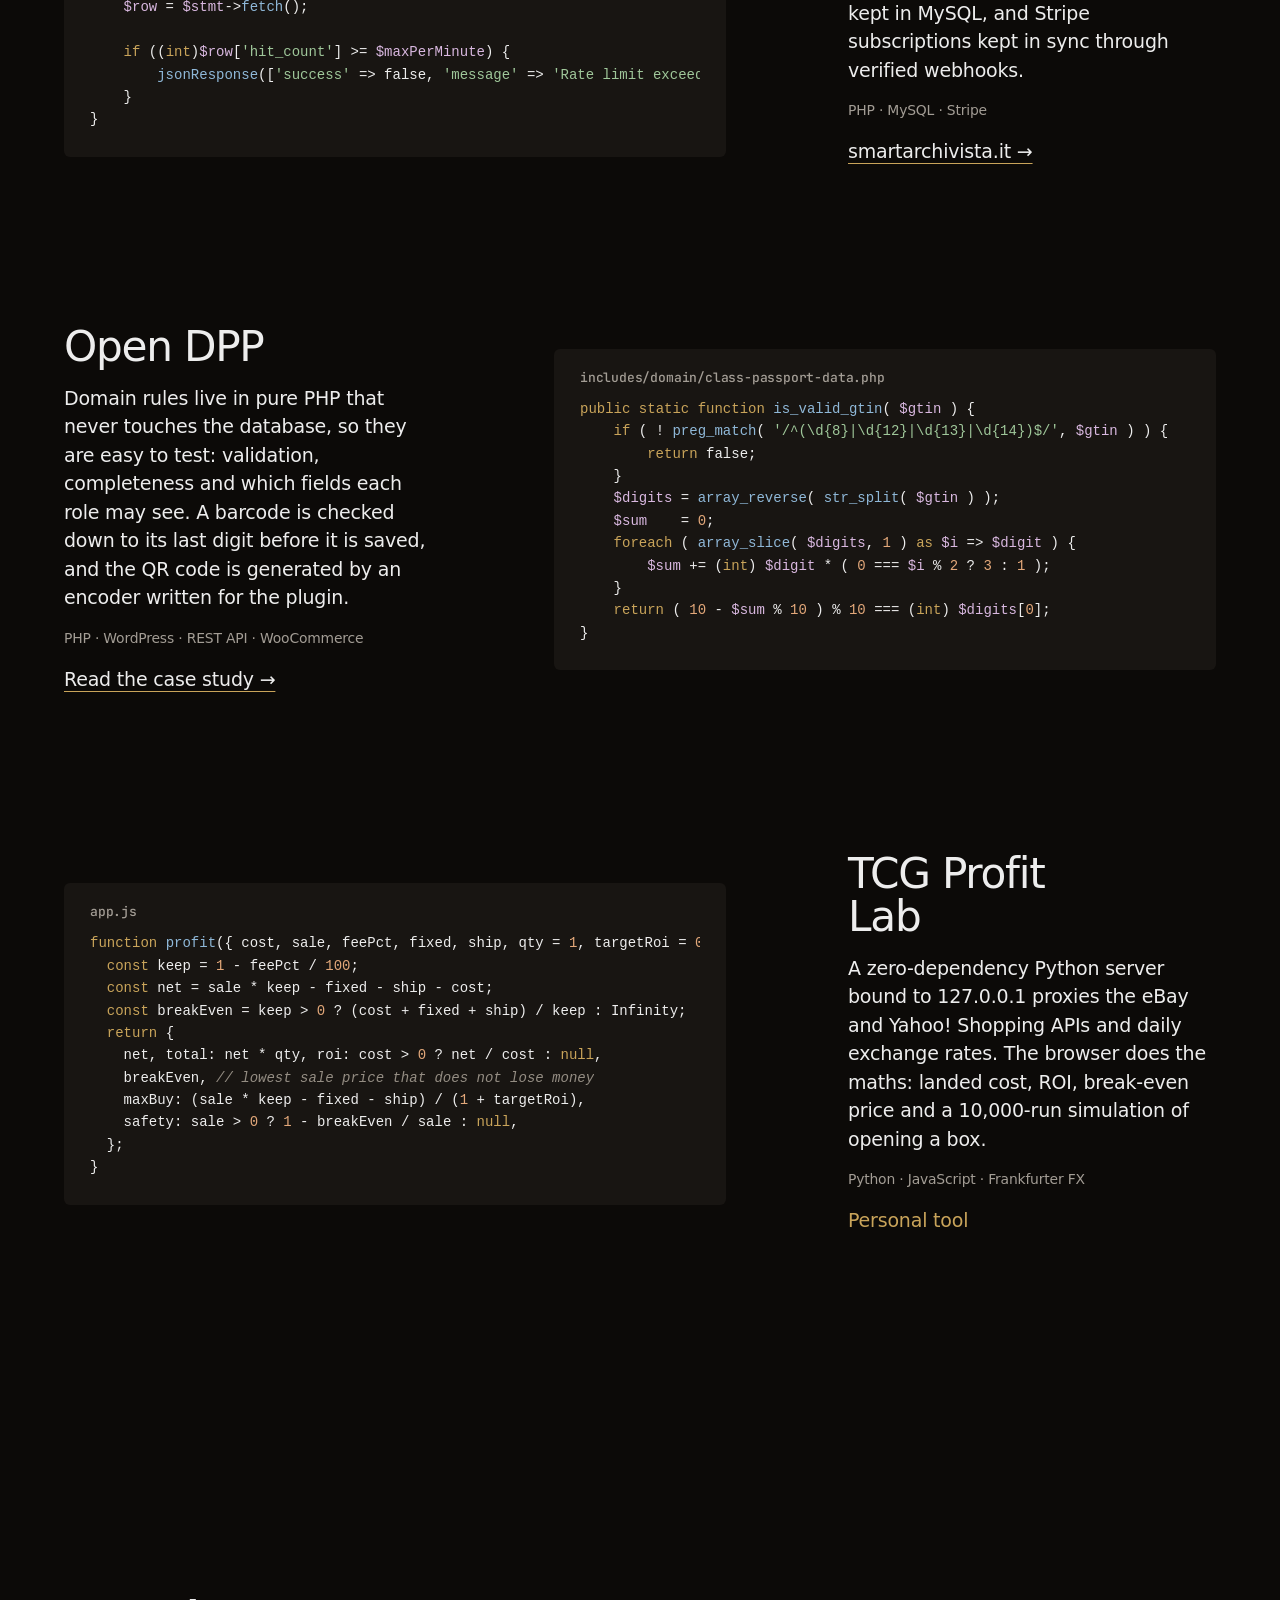
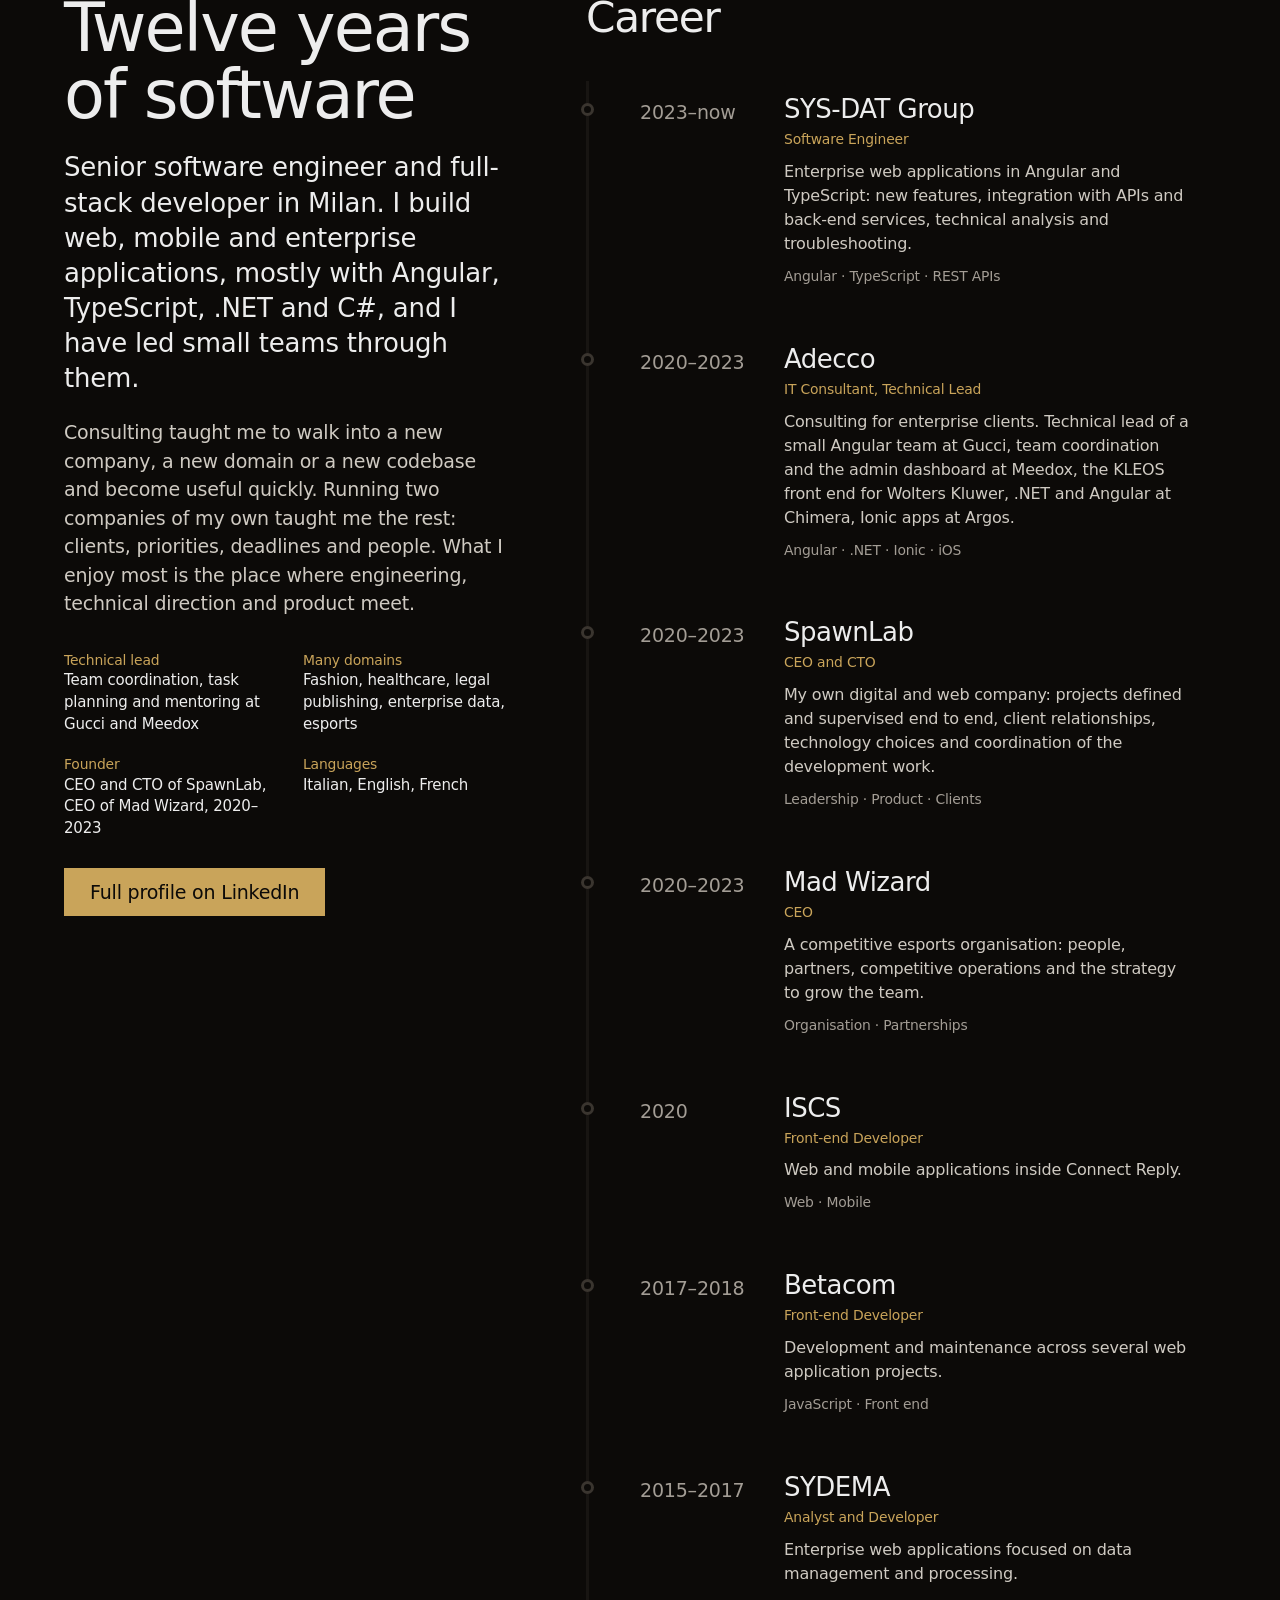
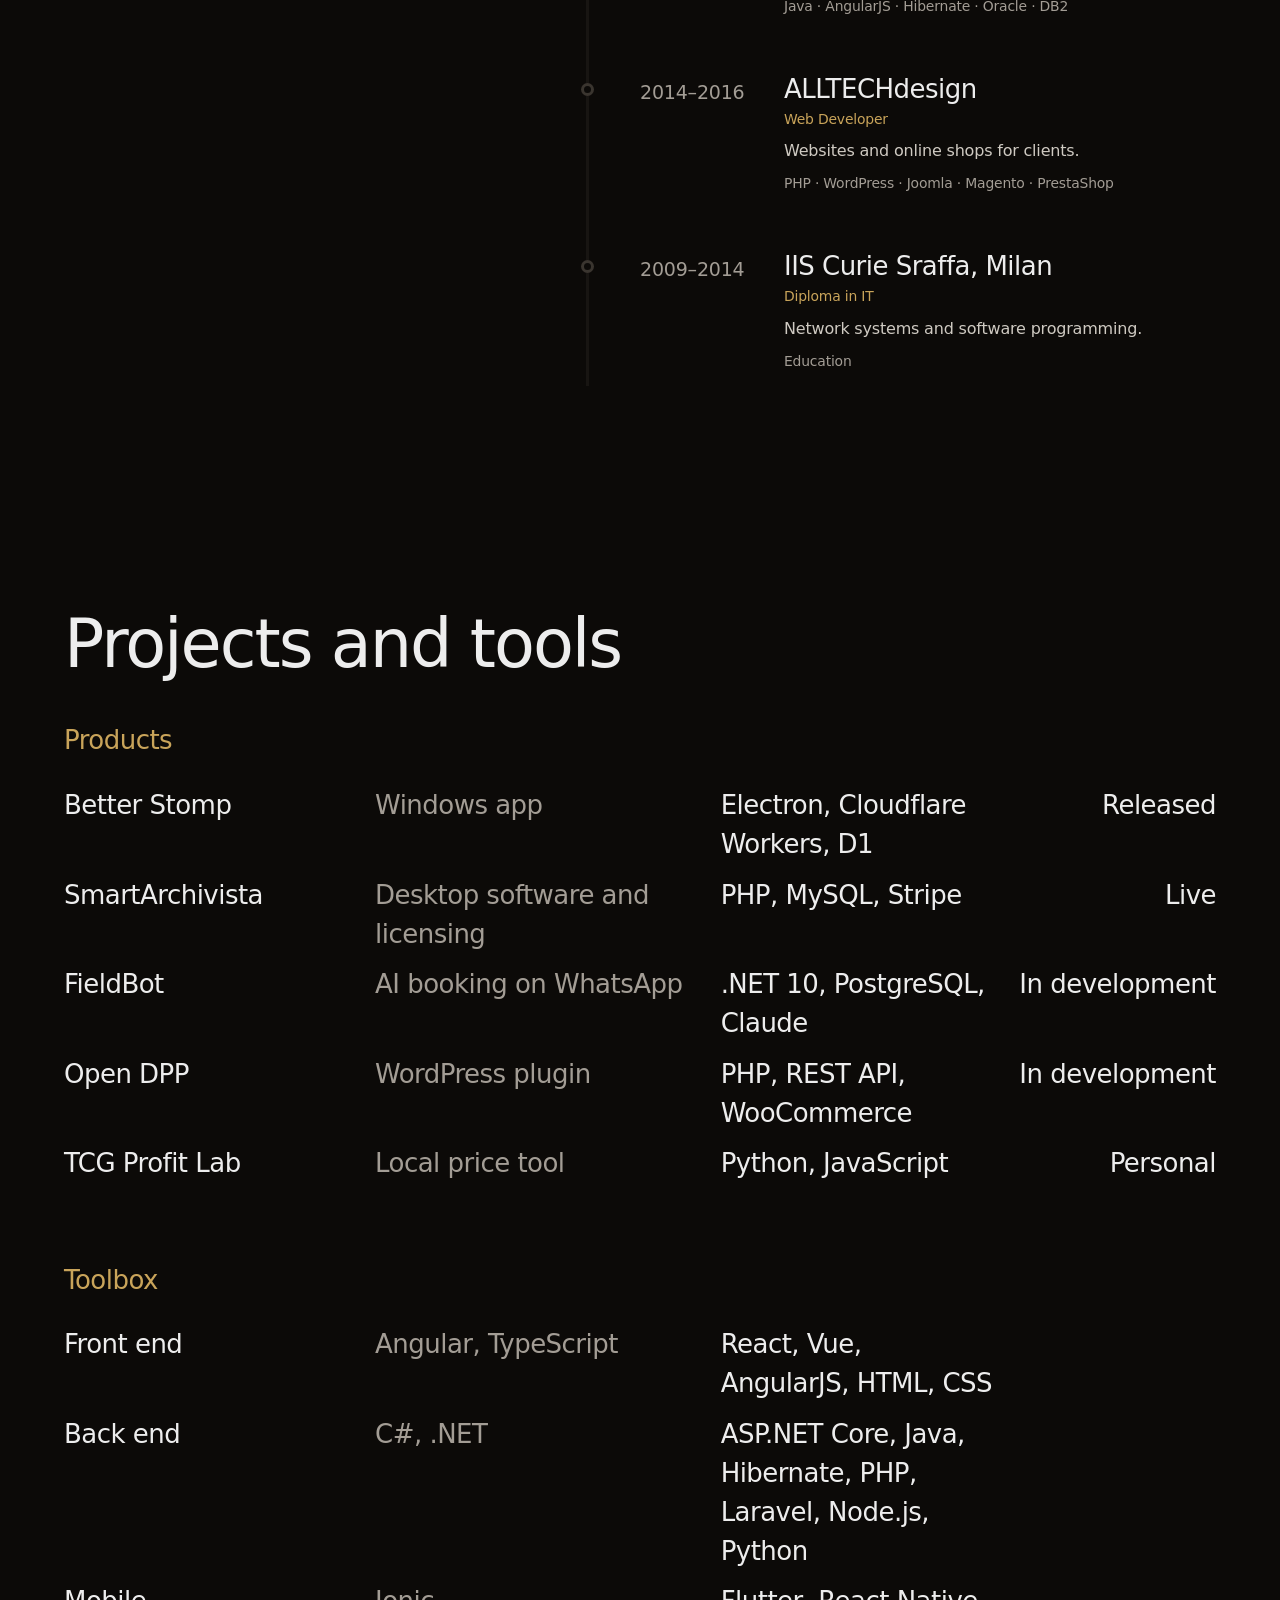
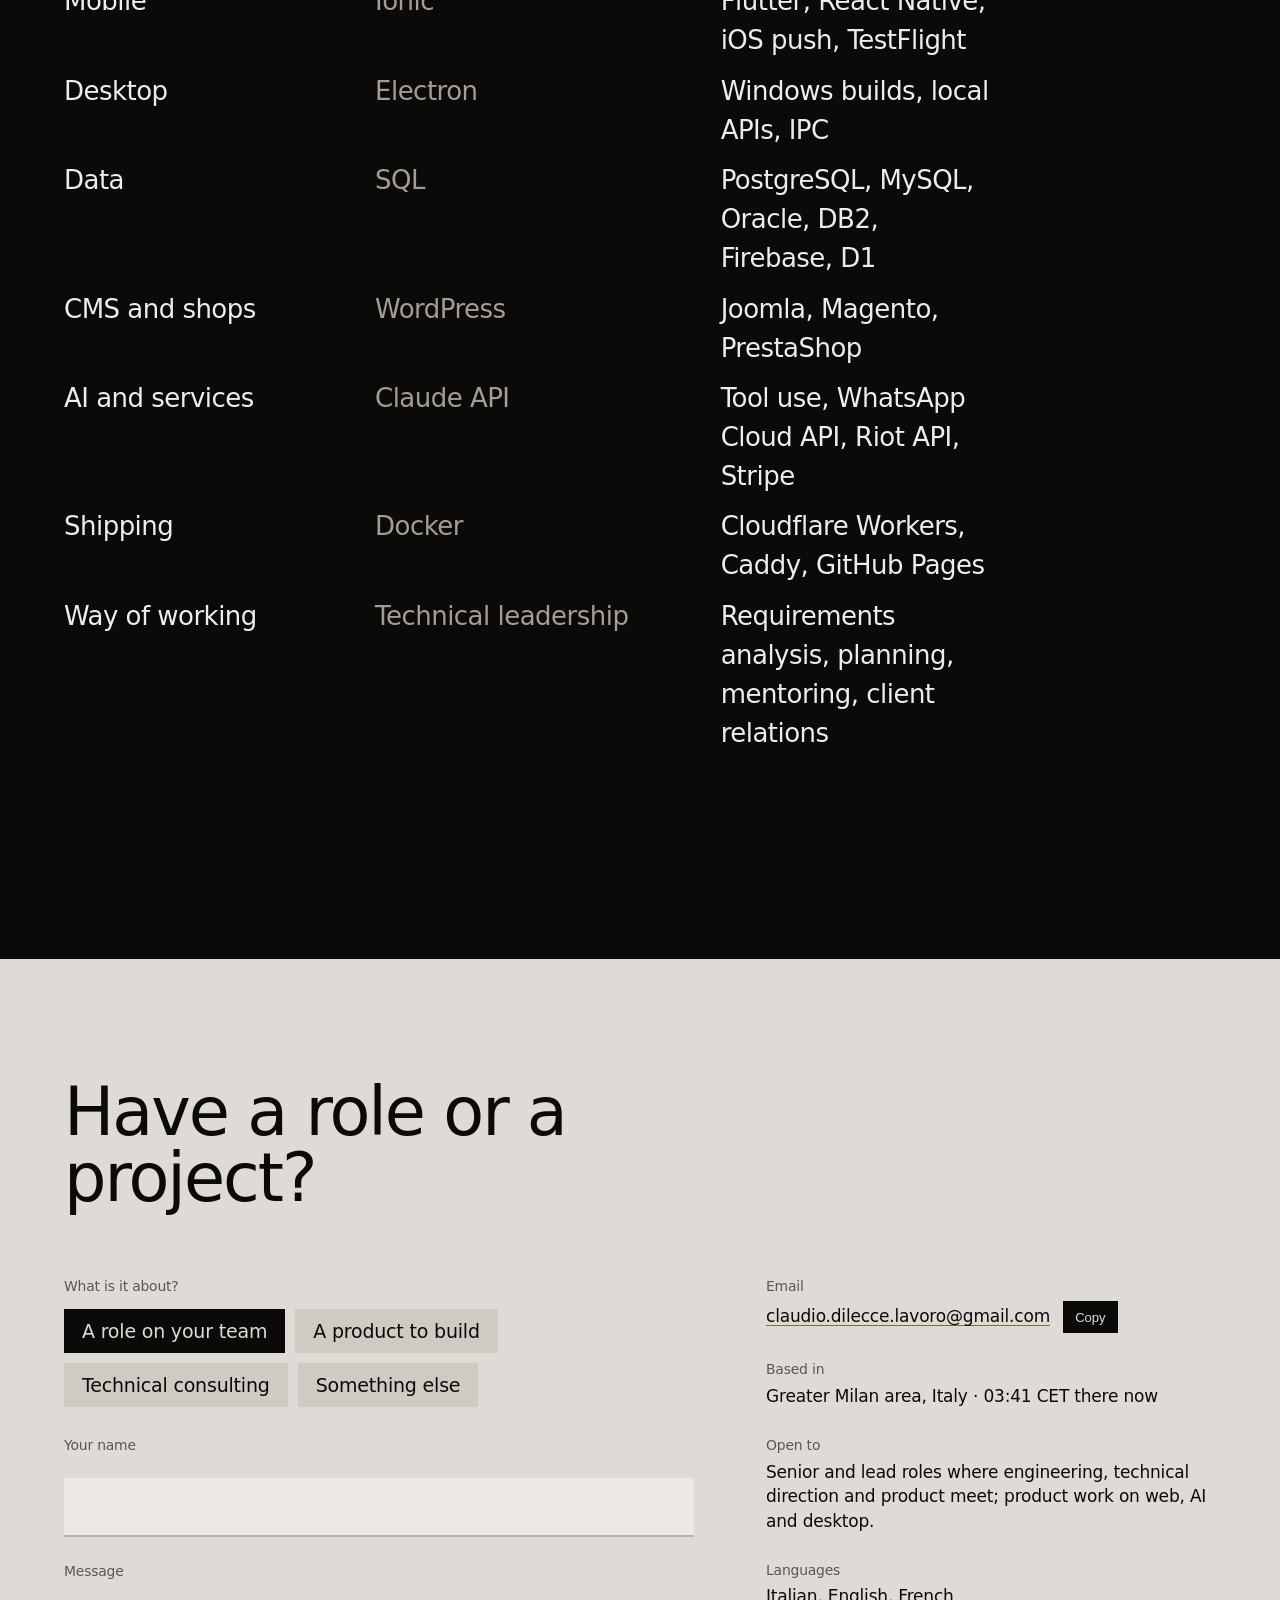
==== commit b22b0f41: "Remove better-stomp legal from home" ====
--- a/index.html
+++ b/index.html
@@ -404,7 +404,6 @@
       <ul><li>Better Stomp</li><li><a href="better-stomp/privacy.html">Privacy policy</a></li><li><a href="better-stomp/terms.html">Terms of use</a></li></ul>
     </div>
     <svg class="wordmark" viewBox="0 0 1000 150" role="img" aria-label="ClaudioneCode"><text x="0" y="122" textLength="1000" lengthAdjust="spacingAndGlyphs">ClaudioneCode</text></svg>
-    <p class="legal">Better Stomp isn't endorsed by Riot Games and doesn't reflect the views or opinions of Riot Games or anyone officially involved in producing or managing Riot Games properties. Riot Games, and all associated properties are trademarks or registered trademarks of Riot Games, Inc.</p>
   </footer>
 </body>
 </html>
